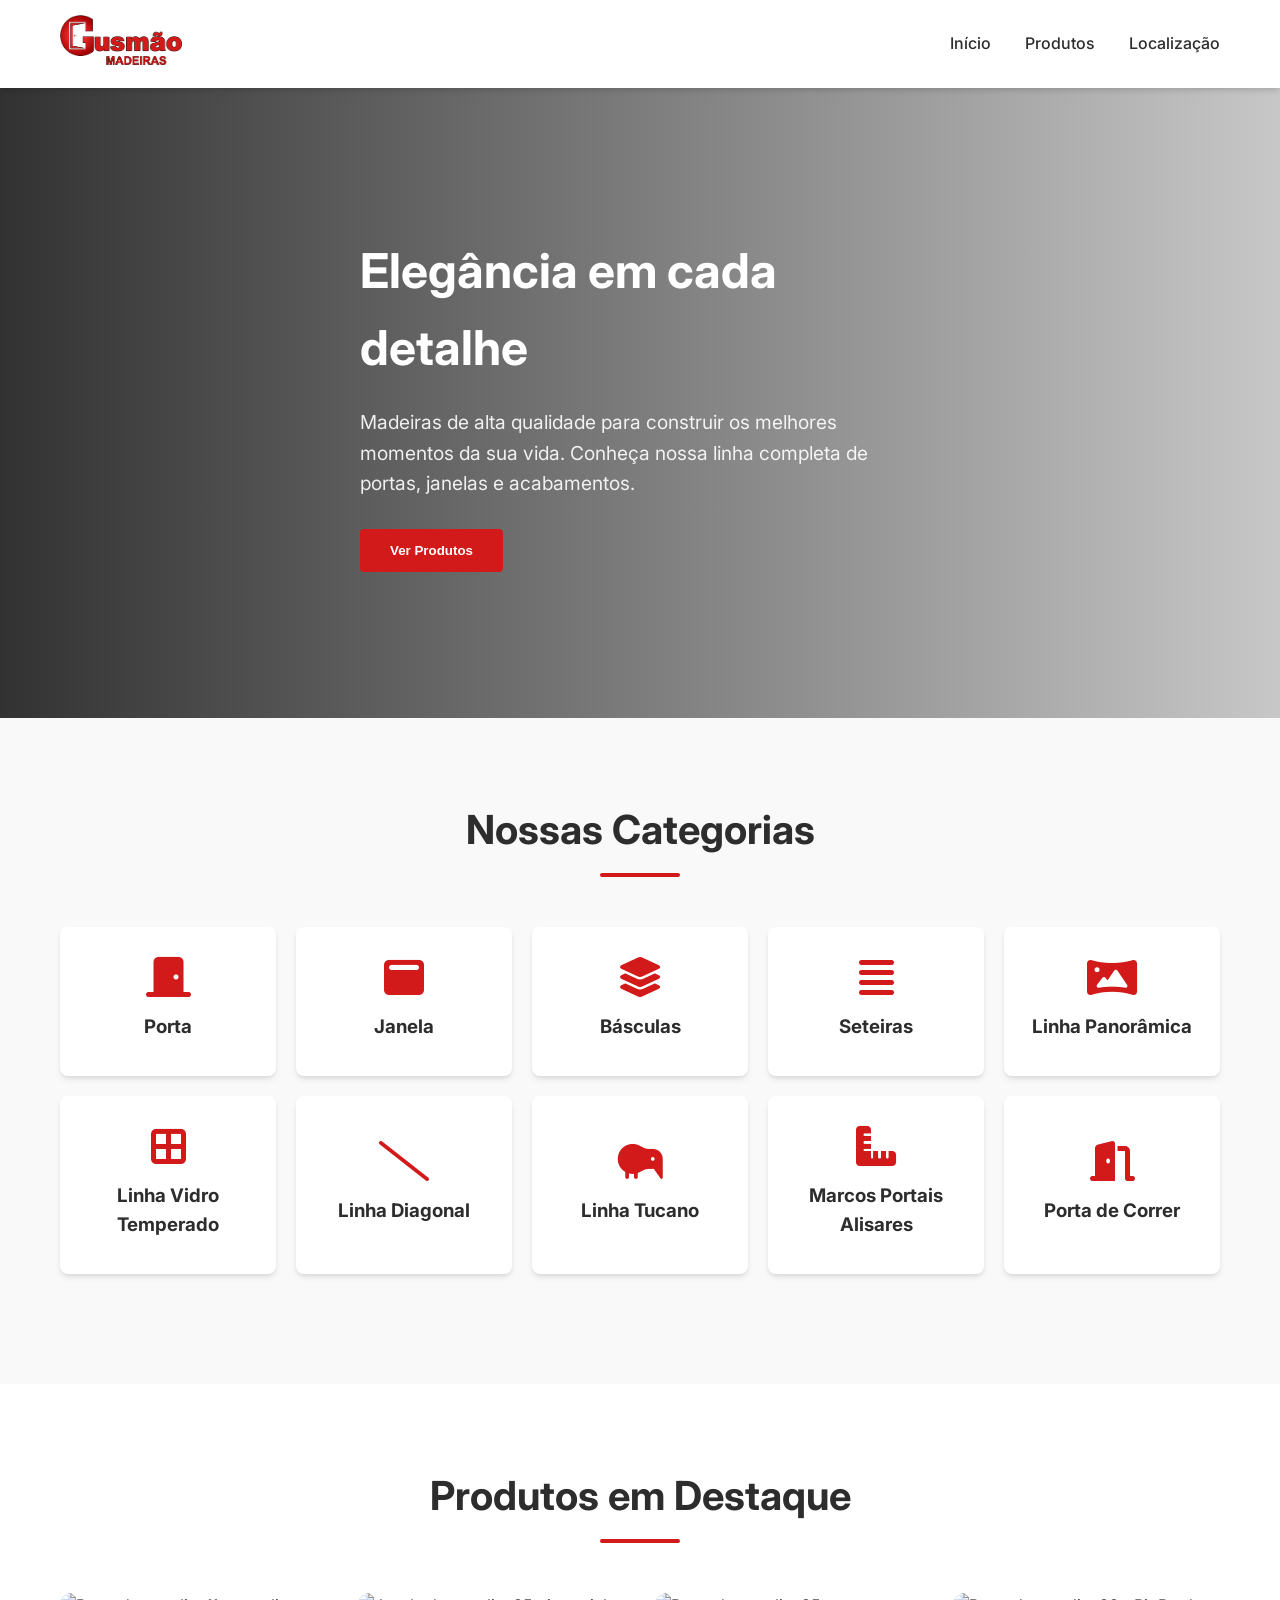
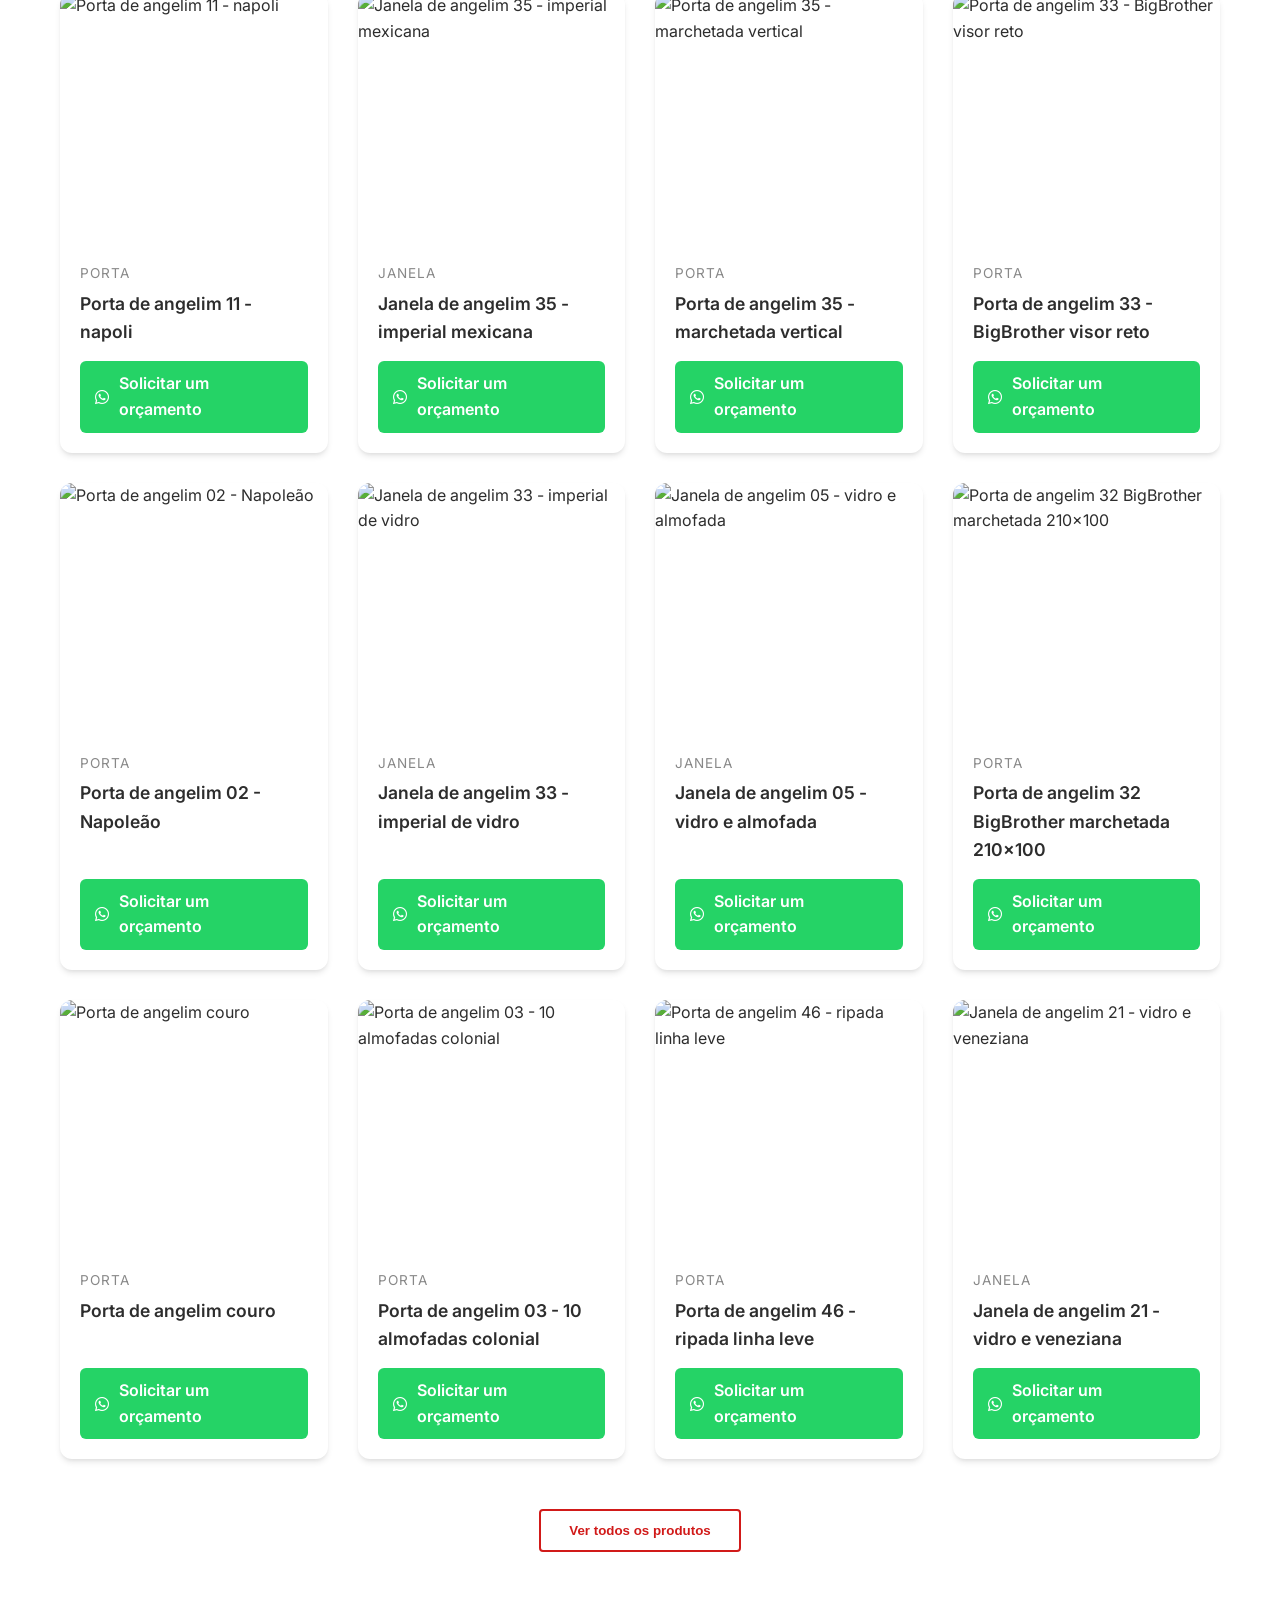
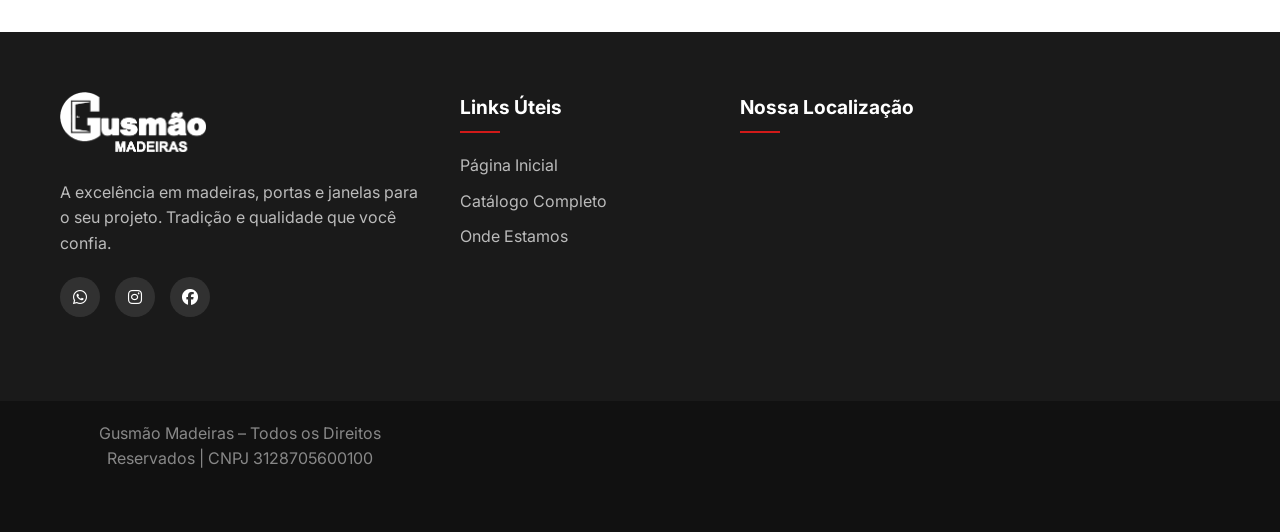
==== index.html @ 81ce04b6 "feat: Base do site" ====
<!DOCTYPE html>
<html lang="pt-BR">
<head>
    <meta charset="UTF-8">
    <meta name="viewport" content="width=device-width, initial-scale=1.0">
    <title>Gusmão Madeiras - Portfólio de Produtos</title>
    <link rel="stylesheet" href="css/style.css">
    <link href="https://fonts.googleapis.com/css2?family=Inter:wght@300;400;500;600;700&display=swap" rel="stylesheet">
    <link rel="stylesheet" href="https://cdnjs.cloudflare.com/ajax/libs/font-awesome/6.4.0/css/all.min.css">
</head>
<body>
    <div id="loader">
        <div class="spinner"></div>
    </div>
    <header class="navbar" id="navbar">
        <div class="container nav-content">
            <a href="#" class="logo-link" onclick="navigate('home')">
                <img src="logo.png" alt="Gusmão Madeiras Logo" class="logo">
            </a>
            <button class="mobile-menu-btn" onclick="toggleMenu()">
                <i class="fas fa-bars"></i>
            </button>
            <nav class="nav-links" id="nav-links">
                <a href="#" onclick="navigate('home')">Início</a>
                <a href="#" onclick="navigate('products')">Produtos</a>
                <a href="#footer-map">Localização</a>
            </nav>
        </div>
    </header>

    <main id="app">
        <!-- SPA Content goes here -->
    </main>

    <footer class="site-footer">
        <div class="container footer-content">
            <div class="footer-brand">
                <img src="logo.png" alt="Gusmão Madeiras" class="footer-logo">
                <p>A excelência em madeiras, portas e janelas para o seu projeto. Tradição e qualidade que você confia.</p>
                <div class="social-links">
                    <a href="https://wa.me/5531985082038" target="_blank"><i class="fab fa-whatsapp"></i></a>
                    <a href="https://instagram.com/gusmaomadeiras" target="_blank"><i class="fab fa-instagram"></i></a>
                    <a href="https://facebook.com/gusmaomadeiras" target="_blank"><i class="fab fa-facebook"></i></a>
                </div>
            </div>
            <div class="footer-nav">
                <h3>Links Úteis</h3>
                <ul>
                    <li><a href="#" onclick="navigate('home')">Página Inicial</a></li>
                    <li><a href="#" onclick="navigate('products')">Catálogo Completo</a></li>
                    <li><a href="#footer-map">Onde Estamos</a></li>
                </ul>
            </div>
            <div class="footer-map" id="footer-map">
                <h3>Nossa Localização</h3>
                <div class="map-container">
                    <iframe src="https://www.google.com/maps/embed?pb=!1m18!1m12!1m3!1d119932.19363065608!2d-44.084776!3d-19.957648!2m3!1f0!2f0!3f0!3m2!1i1024!2i768!4f13.1!3m3!1m2!1s0x0%3A0x0!2zMTnCsDU3JzI3LjUiUyA0NMKwMDUnMDUuMiJX!5e0!3m2!1spt-BR!2sbr!4v1684849204392!5m2!1spt-BR!2sbr" width="100%" height="200" style="border:0;" allowfullscreen="" loading="lazy" referrerpolicy="no-referrer-when-downgrade"></iframe>
                </div>
            </div>
        </div>
        <div class="footer-bottom">
            <div class="container">
                <p>Gusmão Madeiras – Todos os Direitos Reservados | CNPJ 3128705600100</p>
            </div>
        </div>
    </footer>

    <script src="js/data.js"></script>
    <script src="js/components.js"></script>
    <script src="js/app.js"></script>
</body>
</html>
---- css/style.css ----
:root {
  --primary: #D11A19;
  --primary-light: #e62e2e;
  --primary-dark: #b11615;
  --text-dark: #2d2d2d;
  --text-light: #f5f5f5;
  --bg-white: #ffffff;
  --bg-offwhite: #f9f9f9;
  --wood-accent: url('https://www.transparenttextures.com/patterns/wood-pattern.png'); /* Subtle wood pattern */
  --transition: all 0.3s cubic-bezier(0.25, 0.8, 0.25, 1);
  --shadow: 0 4px 6px -1px rgba(0, 0, 0, 0.1), 0 2px 4px -1px rgba(0, 0, 0, 0.06);
  --shadow-hover: 0 10px 15px -3px rgba(0, 0, 0, 0.1), 0 4px 6px -2px rgba(0, 0, 0, 0.05);
}

* {
  margin: 0;
  padding: 0;
  box-sizing: border-box;
}

body {
  font-family: 'Inter', sans-serif;
  color: var(--text-dark);
  background-color: var(--bg-white);
  line-height: 1.6;
  overflow-x: hidden;
}

/* Animations */
@keyframes fadeIn {
  from { opacity: 0; transform: translateY(20px); }
  to { opacity: 1; transform: translateY(0); }
}

@keyframes slideBg {
  from { background-position: 0 0; }
  to { background-position: 100% 100%; }
}

/* Layout */
.container {
  max-width: 1200px;
  margin: 0 auto;
  padding: 0 20px;
}

/* Loader */
#loader {
  position: fixed;
  top: 0;
  left: 0;
  width: 100vw;
  height: 100vh;
  background: var(--bg-white);
  display: flex;
  justify-content: center;
  align-items: center;
  z-index: 9999;
  transition: opacity 0.5s;
}
.spinner {
  width: 50px;
  height: 50px;
  border: 5px solid var(--bg-offwhite);
  border-top-color: var(--primary);
  border-radius: 50%;
  animation: spin 1s linear infinite;
}
@keyframes spin { 100% { transform: rotate(360deg); } }

/* Navbar */
.navbar {
  position: sticky;
  top: 0;
  background-color: rgba(255, 255, 255, 0.95);
  backdrop-filter: blur(10px);
  box-shadow: var(--shadow);
  z-index: 1000;
  padding: 15px 0;
  transition: var(--transition);
}
.nav-content {
  display: flex;
  justify-content: space-between;
  align-items: center;
}
.logo {
  height: 50px;
  object-fit: contain;
}
.nav-links a {
  text-decoration: none;
  color: var(--text-dark);
  font-weight: 500;
  margin-left: 30px;
  transition: var(--transition);
  position: relative;
}
.nav-links a::after {
  content: '';
  position: absolute;
  width: 0;
  height: 2px;
  bottom: -5px;
  left: 0;
  background-color: var(--primary);
  transition: var(--transition);
}
.nav-links a:hover::after, .nav-links a.active::after {
  width: 100%;
}
.nav-links a:hover, .nav-links a.active {
  color: var(--primary);
}
.mobile-menu-btn {
  display: none;
  background: none;
  border: none;
  font-size: 24px;
  cursor: pointer;
  color: var(--primary);
}

/* Hero Carousel */
.hero-slider {
  position: relative;
  height: 70vh;
  overflow: hidden;
  background-color: var(--bg-offwhite);
}
.hero-slide {
  position: absolute;
  top: 0;
  left: 0;
  width: 100%;
  height: 100%;
  opacity: 0;
  transition: opacity 1s ease-in-out;
  background-size: cover;
  background-position: center;
}
.hero-slide.active {
  opacity: 1;
}
.hero-overlay {
  position: absolute;
  top: 0;
  left: 0;
  width: 100%;
  height: 100%;
  background: linear-gradient(to right, rgba(0,0,0,0.8), rgba(0,0,0,0.2));
  display: flex;
  align-items: center;
}
.hero-content {
  color: white;
  max-width: 600px;
  animation: fadeIn 1s forwards;
}
.hero-content h1 {
  font-size: 3rem;
  margin-bottom: 20px;
  font-weight: 700;
}
.hero-content p {
  font-size: 1.2rem;
  margin-bottom: 30px;
  opacity: 0.9;
}
.btn {
  display: inline-block;
  padding: 12px 28px;
  background-color: var(--primary);
  color: white;
  text-decoration: none;
  border-radius: 4px;
  font-weight: 600;
  transition: var(--transition);
  border: 2px solid var(--primary);
  cursor: pointer;
}
.btn:hover {
  background-color: var(--primary-dark);
  border-color: var(--primary-dark);
  transform: translateY(-2px);
  box-shadow: var(--shadow-hover);
}
.btn-outline {
  background-color: transparent;
  color: white;
  border-color: white;
}
.btn-outline:hover {
  background-color: white;
  color: var(--text-dark);
}

/* Sections */
.section-title {
  text-align: center;
  font-size: 2.5rem;
  margin-bottom: 50px;
  color: var(--text-dark);
  position: relative;
  padding-bottom: 15px;
}
.section-title::after {
  content: '';
  position: absolute;
  bottom: 0;
  left: 50%;
  transform: translateX(-50%);
  width: 80px;
  height: 4px;
  background-color: var(--primary);
  border-radius: 2px;
}
.section-wood {
  background-color: var(--bg-offwhite);
  background-image: var(--wood-accent);
  padding: 80px 0;
}
.section-white {
  background-color: var(--bg-white);
  padding: 80px 0;
}

/* Categories */
.categories-grid {
  display: grid;
  grid-template-columns: repeat(auto-fill, minmax(200px, 1fr));
  gap: 20px;
  margin-bottom: 30px;
}
.category-card {
  background: white;
  border-radius: 8px;
  padding: 30px 20px;
  text-align: center;
  box-shadow: var(--shadow);
  transition: var(--transition);
  cursor: pointer;
  border-bottom: 4px solid transparent;
  text-decoration: none;
  color: var(--text-dark);
  display: flex;
  flex-direction: column;
  align-items: center;
  justify-content: center;
}
.category-card i {
  font-size: 40px;
  color: var(--primary);
  margin-bottom: 15px;
  transition: var(--transition);
}
.category-card:hover {
  transform: translateY(-5px);
  box-shadow: var(--shadow-hover);
  border-bottom-color: var(--primary);
}
.category-card:hover i {
  transform: scale(1.1);
}

/* Products Grid */
.products-grid {
  display: grid;
  grid-template-columns: repeat(4, 1fr);
  gap: 30px;
}
.product-card {
  background: white;
  border-radius: 12px;
  overflow: hidden;
  box-shadow: var(--shadow);
  transition: var(--transition);
  display: flex;
  flex-direction: column;
  animation: fadeIn 0.6s forwards;
  opacity: 0;
  cursor: pointer;
}
.product-card:hover {
  transform: translateY(-10px);
  box-shadow: var(--shadow-hover);
}
.product-img {
  width: 100%;
  height: 250px;
  object-fit: cover;
  transition: transform 0.5s ease;
}
.product-card:hover .product-img {
  transform: scale(1.05);
}
.product-info {
  padding: 20px;
  display: flex;
  flex-direction: column;
  flex-grow: 1;
}
.product-category {
  font-size: 0.85rem;
  color: #888;
  text-transform: uppercase;
  letter-spacing: 1px;
  margin-bottom: 5px;
}
.product-title {
  font-size: 1.1rem;
  font-weight: 600;
  margin-bottom: 15px;
  color: var(--text-dark);
  flex-grow: 1;
}
.whatsapp-btn {
  display: inline-flex;
  align-items: center;
  justify-content: center;
  gap: 10px;
  background-color: #25D366; /* WhatsApp Green */
  color: white;
  padding: 10px 15px;
  border-radius: 6px;
  text-decoration: none;
  font-weight: 600;
  transition: var(--transition);
  border: none;
  width: 100%;
  cursor: pointer;
}
.whatsapp-btn:hover {
  background-color: #1ebe5d;
  transform: translateY(-2px);
  box-shadow: 0 4px 10px rgba(37, 211, 102, 0.3);
}

.see-all-container {
  text-align: center;
  margin-top: 50px;
}

/* Product Detail View */
.product-detail-layout {
  display: grid;
  grid-template-columns: 1fr 1fr;
  gap: 50px;
  padding: 60px 0;
}
.product-detail-gallery img {
  width: 100%;
  border-radius: 12px;
  box-shadow: var(--shadow);
  object-fit: contain;
  background-color: white;
  max-height: 600px;
}
.product-detail-info h1 {
  font-size: 2.5rem;
  margin-bottom: 20px;
  color: var(--text-dark);
}
.product-detail-desc {
  font-size: 1.1rem;
  color: #555;
  margin-bottom: 30px;
  line-height: 1.8;
}
.product-specs {
  background: var(--bg-offwhite);
  padding: 25px;
  border-radius: 8px;
  margin-bottom: 30px;
  border-left: 4px solid var(--primary);
}
.product-specs h3 {
  margin-bottom: 15px;
}
.spec-list {
  list-style: none;
}
.spec-list li {
  padding: 10px 0;
  border-bottom: 1px solid #ddd;
  display: flex;
  justify-content: space-between;
}
.spec-list li:last-child {
  border-bottom: none;
}
.spec-label {
  font-weight: 600;
  color: #444;
}
.back-btn {
  display: inline-flex;
  align-items: center;
  gap: 10px;
  color: var(--text-dark);
  text-decoration: none;
  font-weight: 500;
  margin-bottom: 20px;
  transition: var(--transition);
}
.back-btn:hover {
  color: var(--primary);
}

/* Footer */
.site-footer {
  background-color: #1a1a1a;
  color: var(--text-light);
  padding-top: 60px;
}
.footer-logo {
  height: 60px;
  filter: brightness(0) invert(1);
  margin-bottom: 20px;
}
.footer-content, footer .container {
  display: grid;
  grid-template-columns: 1.5fr 1fr 2fr;
  gap: 40px;
  margin-bottom: 40px;
}
.footer-brand p {
  color: #bbb;
  margin-bottom: 20px;
}
.social-links {
  display: flex;
  gap: 15px;
}
.social-links a {
  display: inline-flex;
  align-items: center;
  justify-content: center;
  width: 40px;
  height: 40px;
  background-color: rgba(255, 255, 255, 0.1);
  color: white;
  border-radius: 50%;
  text-decoration: none;
  transition: var(--transition);
}
.social-links a:hover {
  background-color: var(--primary);
  transform: translateY(-3px);
}
.footer-nav ul {
  list-style: none;
}
.footer-nav li {
  margin-bottom: 10px;
}
.footer-nav a {
  color: #bbb;
  text-decoration: none;
  transition: var(--transition);
}
.footer-nav a:hover {
  color: var(--primary);
  padding-left: 5px;
}
.footer-map h3, .footer-nav h3 {
  color: white;
  margin-bottom: 20px;
  font-size: 1.2rem;
  position: relative;
  padding-bottom: 10px;
}
.footer-map h3::after, .footer-nav h3::after {
  content: '';
  position: absolute;
  left: 0;
  bottom: 0;
  width: 40px;
  height: 2px;
  background-color: var(--primary);
}
.map-container {
  border-radius: 8px;
  overflow: hidden;
}
.footer-bottom {
  background-color: #111;
  padding: 20px 0;
  text-align: center;
  color: #888;
}
.footer-bottom p {
  text-align: center;
  margin: 0 auto;
}

/* Responsive */
@media (max-width: 992px) {
  .products-grid { grid-template-columns: repeat(3, 1fr); }
  .product-detail-layout { grid-template-columns: 1fr; }
  .footer-content { grid-template-columns: 1fr 1fr; }
  .footer-map { grid-column: span 2; }
}

@media (max-width: 768px) {
  .products-grid { grid-template-columns: repeat(2, 1fr); }
  .mobile-menu-btn { display: block; }
  .nav-links {
    display: flex;
    position: fixed;
    top: 80px;
    left: -100%;
    width: 100%;
    height: calc(100vh - 80px);
    background: white;
    flex-direction: column;
    align-items: center;
    padding-top: 50px;
    transition: 0.3s;
  }
  .nav-links.active { left: 0; }
  .nav-links a {
    margin: 15px 0;
    font-size: 1.2rem;
  }
}

@media (max-width: 576px) {
  .products-grid { grid-template-columns: 1fr; }
  .footer-content { grid-template-columns: 1fr; }
  .footer-map { grid-column: span 1; }
  .hero-content h1 { font-size: 2rem; }
}

/* Products Page Layout */
.products-page-layout {
  display: flex;
  gap: 40px;
}
.filter-sidebar {
  width: 250px;
  flex-shrink: 0;
  border-right: 1px solid #eee;
  padding-right: 20px;
}
.filter-sidebar h3 {
  font-size: 1.2rem;
  margin-bottom: 20px;
  color: var(--text-dark);
  position: relative;
  padding-bottom: 10px;
}
.filter-sidebar h3::after {
  content: '';
  position: absolute;
  left: 0;
  bottom: 0;
  width: 30px;
  height: 2px;
  background-color: var(--primary);
}
.filter-list {
  list-style: none;
}
.filter-list li {
  margin-bottom: 12px;
}
.filter-list a {
  text-decoration: none;
  color: #555;
  font-weight: 500;
  transition: var(--transition);
  display: block;
  padding: 8px 10px;
  border-radius: 4px;
}
.filter-list a:hover {
  background-color: var(--bg-offwhite);
  color: var(--primary);
}
.filter-list a.active {
  background-color: var(--primary);
  color: white;
}
.products-main {
  flex-grow: 1;
}

@media (max-width: 768px) {
  .products-page-layout {
    flex-direction: column;
  }
  .filter-sidebar {
    width: 100%;
    border-right: none;
    border-bottom: 1px solid #eee;
    padding-right: 0;
    padding-bottom: 20px;
  }
}
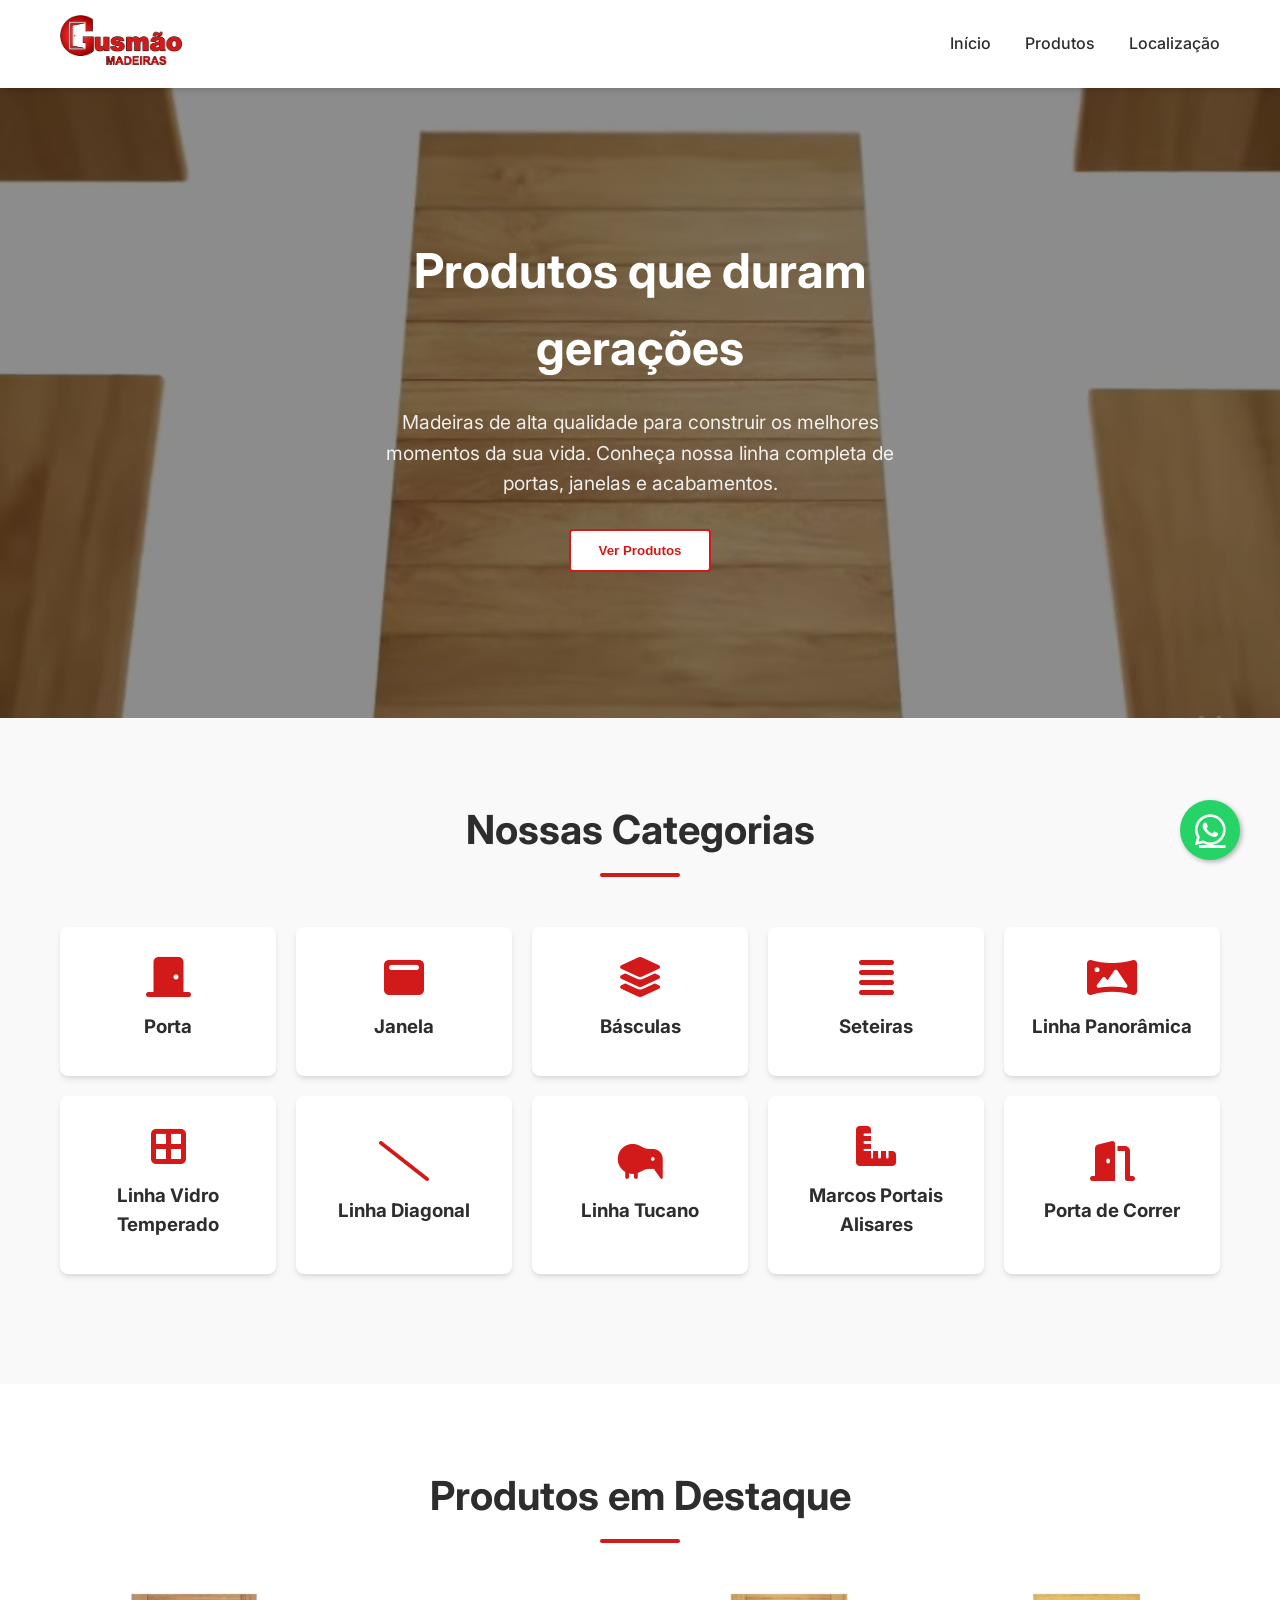
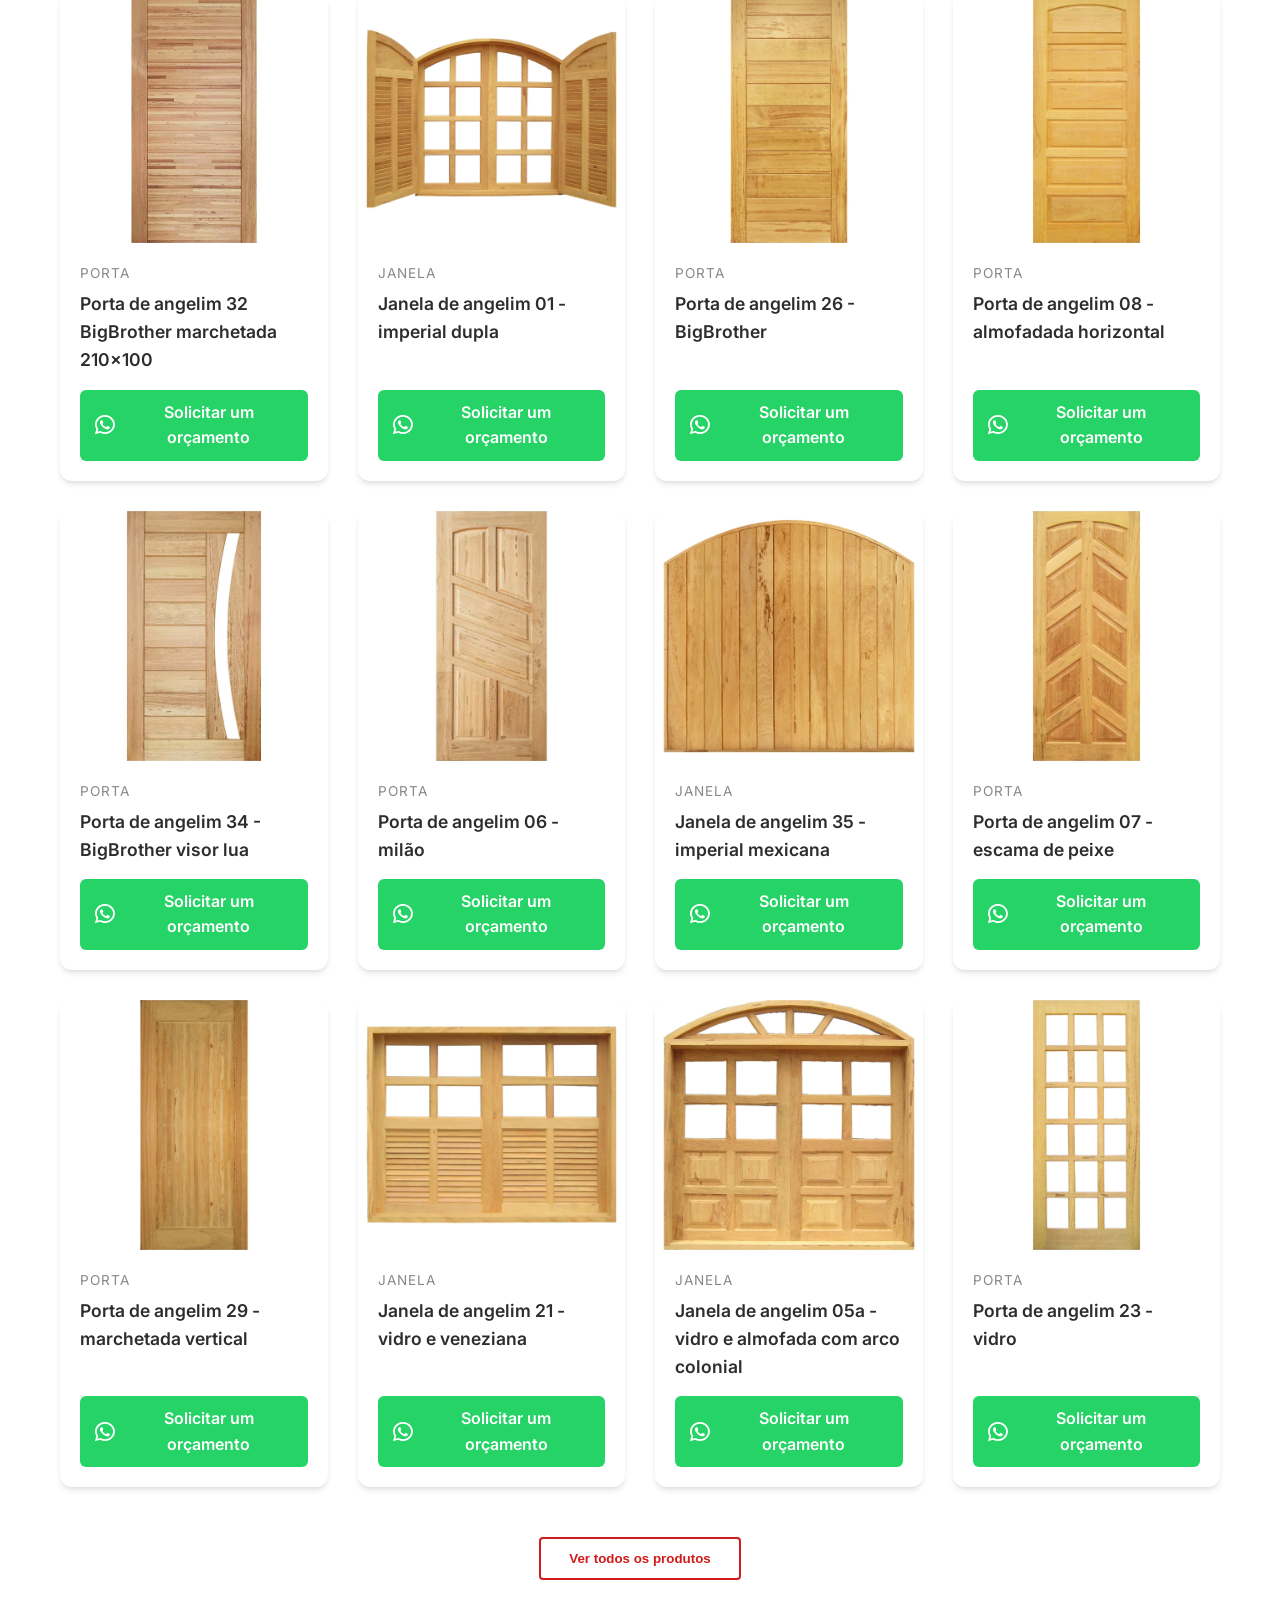
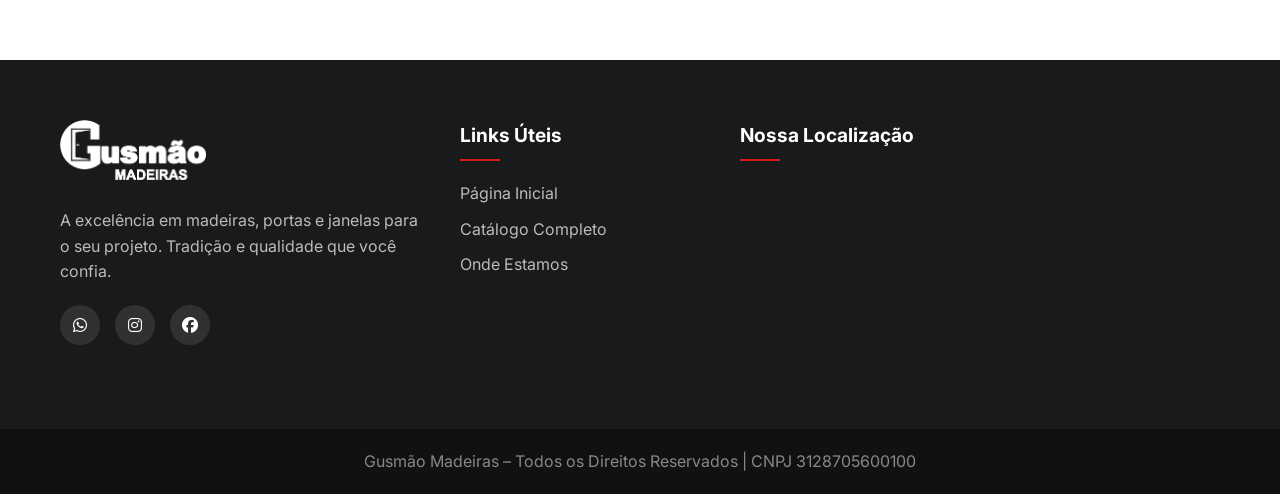
==== commit 05c16cac: "Alteração favicon" ====
--- a/index.html
+++ b/index.html
@@ -4,6 +4,7 @@
     <meta charset="UTF-8">
     <meta name="viewport" content="width=device-width, initial-scale=1.0">
     <title>Gusmão Madeiras - Portfólio de Produtos</title>
+    <link rel="icon" type="image/x-icon" href="favicon.ico">
     <link rel="stylesheet" href="css/style.css">
     <link href="https://fonts.googleapis.com/css2?family=Inter:wght@300;400;500;600;700&display=swap" rel="stylesheet">
     <link rel="stylesheet" href="https://cdnjs.cloudflare.com/ajax/libs/font-awesome/6.4.0/css/all.min.css">
@@ -21,8 +22,8 @@
                 <i class="fas fa-bars"></i>
             </button>
             <nav class="nav-links" id="nav-links">
-                <a href="#" onclick="navigate('home')">Início</a>
-                <a href="#" onclick="navigate('products')">Produtos</a>
+                <a href="index.html" onclick="event.preventDefault(); navigate('home')">Início</a>
+                <a href="produtos.html" onclick="event.preventDefault(); navigate('products')">Produtos</a>
                 <a href="#footer-map">Localização</a>
             </nav>
         </div>
@@ -55,6 +56,7 @@
                 <h3>Nossa Localização</h3>
                 <div class="map-container">
                     <iframe src="https://www.google.com/maps/embed?pb=!1m18!1m12!1m3!1d119932.19363065608!2d-44.084776!3d-19.957648!2m3!1f0!2f0!3f0!3m2!1i1024!2i768!4f13.1!3m3!1m2!1s0x0%3A0x0!2zMTnCsDU3JzI3LjUiUyA0NMKwMDUnMDUuMiJX!5e0!3m2!1spt-BR!2sbr!4v1684849204392!5m2!1spt-BR!2sbr" width="100%" height="200" style="border:0;" allowfullscreen="" loading="lazy" referrerpolicy="no-referrer-when-downgrade"></iframe>
+                    <a href="https://maps.google.com/?q=-19.957648,-44.084776" target="_blank" class="mobile-map-btn"><i class="fas fa-map-marker-alt"></i> Abrir no Google Maps</a>
                 </div>
             </div>
         </div>
@@ -65,6 +67,9 @@
         </div>
     </footer>
 
+    <a href="https://wa.me/5531985082038" target="_blank" class="float-wpp" title="Fale conosco no WhatsApp">
+        <i class="fab fa-whatsapp"></i>
+    </a>
     <script src="js/data.js"></script>
     <script src="js/components.js"></script>
     <script src="js/app.js"></script>
--- a/css/style.css
+++ b/css/style.css
@@ -37,6 +37,49 @@
   to { background-position: 100% 100%; }
 }
 
+@keyframes moveY {
+  0% { transform: translateY(-100%); }
+  100% { transform: translateY(100%); }
+}
+
+@keyframes moveX {
+  0% { transform: translateX(-100%); }
+  100% { transform: translateX(100%); }
+}
+
+/* Animated Lines Background */
+.animated-lines {
+  position: absolute;
+  top: 0;
+  left: 0;
+  width: 100%;
+  height: 100%;
+  overflow: hidden;
+  z-index: 1;
+}
+.animated-lines .line {
+  position: absolute;
+  background: rgba(255, 255, 255, 0.4);
+}
+.animated-lines .line1 {
+  width: 2px;
+  height: 100%;
+  left: 20%;
+  animation: moveY 5s linear infinite alternate;
+}
+.animated-lines .line2 {
+  width: 100%;
+  height: 2px;
+  top: 40%;
+  animation: moveX 7s linear infinite alternate;
+}
+.animated-lines .line3 {
+  width: 2px;
+  height: 100%;
+  left: 70%;
+  animation: moveY 6s linear infinite alternate-reverse;
+}
+
 /* Layout */
 .container {
   max-width: 1200px;
@@ -193,6 +236,20 @@
 .btn-outline:hover {
   background-color: white;
   color: var(--text-dark);
+}
+
+/* White-Red Button */
+.btn-white-red {
+  background-color: white;
+  color: var(--primary);
+  border: 2px solid var(--primary);
+  font-weight: bold;
+}
+.btn-white-red:hover {
+  background-color: var(--bg-offwhite);
+  color: var(--primary-dark);
+  transform: translateY(-2px);
+  box-shadow: var(--shadow-hover);
 }
 
 /* Sections */
@@ -315,7 +372,7 @@
   flex-grow: 1;
 }
 .whatsapp-btn {
-  display: inline-flex;
+  display: flex;
   align-items: center;
   justify-content: center;
   gap: 10px;
@@ -324,11 +381,15 @@
   padding: 10px 15px;
   border-radius: 6px;
   text-decoration: none;
+  text-align: center;
   font-weight: 600;
   transition: var(--transition);
   border: none;
   width: 100%;
   cursor: pointer;
+}
+.whatsapp-btn i {
+  font-size: 1.4em;
 }
 .whatsapp-btn:hover {
   background-color: #1ebe5d;
@@ -418,7 +479,7 @@
   filter: brightness(0) invert(1);
   margin-bottom: 20px;
 }
-.footer-content, footer .container {
+.footer-content {
   display: grid;
   grid-template-columns: 1.5fr 1fr 2fr;
   gap: 40px;
@@ -482,6 +543,18 @@
 .map-container {
   border-radius: 8px;
   overflow: hidden;
+}
+.mobile-map-btn {
+  display: none;
+  width: 100%;
+  padding: 12px;
+  background-color: var(--primary);
+  color: white;
+  text-align: center;
+  text-decoration: none;
+  border-radius: 4px;
+  font-weight: 600;
+  margin-top: 15px;
 }
 .footer-bottom {
   background-color: #111;
@@ -523,6 +596,12 @@
     margin: 15px 0;
     font-size: 1.2rem;
   }
+  .map-container iframe {
+    display: none;
+  }
+  .mobile-map-btn {
+    display: block;
+  }
 }
 
 @media (max-width: 576px) {
@@ -598,3 +677,36 @@
     padding-bottom: 20px;
   }
 }
+
+/* Floating WhatsApp Button */
+.float-wpp {
+  position: fixed;
+  width: 60px;
+  height: 60px;
+  bottom: 40px;
+  right: 40px;
+  background-color: #25d366;
+  color: #FFF;
+  border-radius: 50px;
+  text-align: center;
+  font-size: 35px;
+  box-shadow: 2px 2px 5px rgba(0,0,0,0.3);
+  z-index: 1000;
+  display: flex;
+  align-items: center;
+  justify-content: center;
+  transition: transform 0.3s ease;
+}
+.float-wpp:hover {
+  transform: scale(1.1);
+  color: #FFF;
+}
+@media (max-width: 768px) {
+  .float-wpp {
+    width: 50px;
+    height: 50px;
+    bottom: 20px;
+    right: 20px;
+    font-size: 30px;
+  }
+}
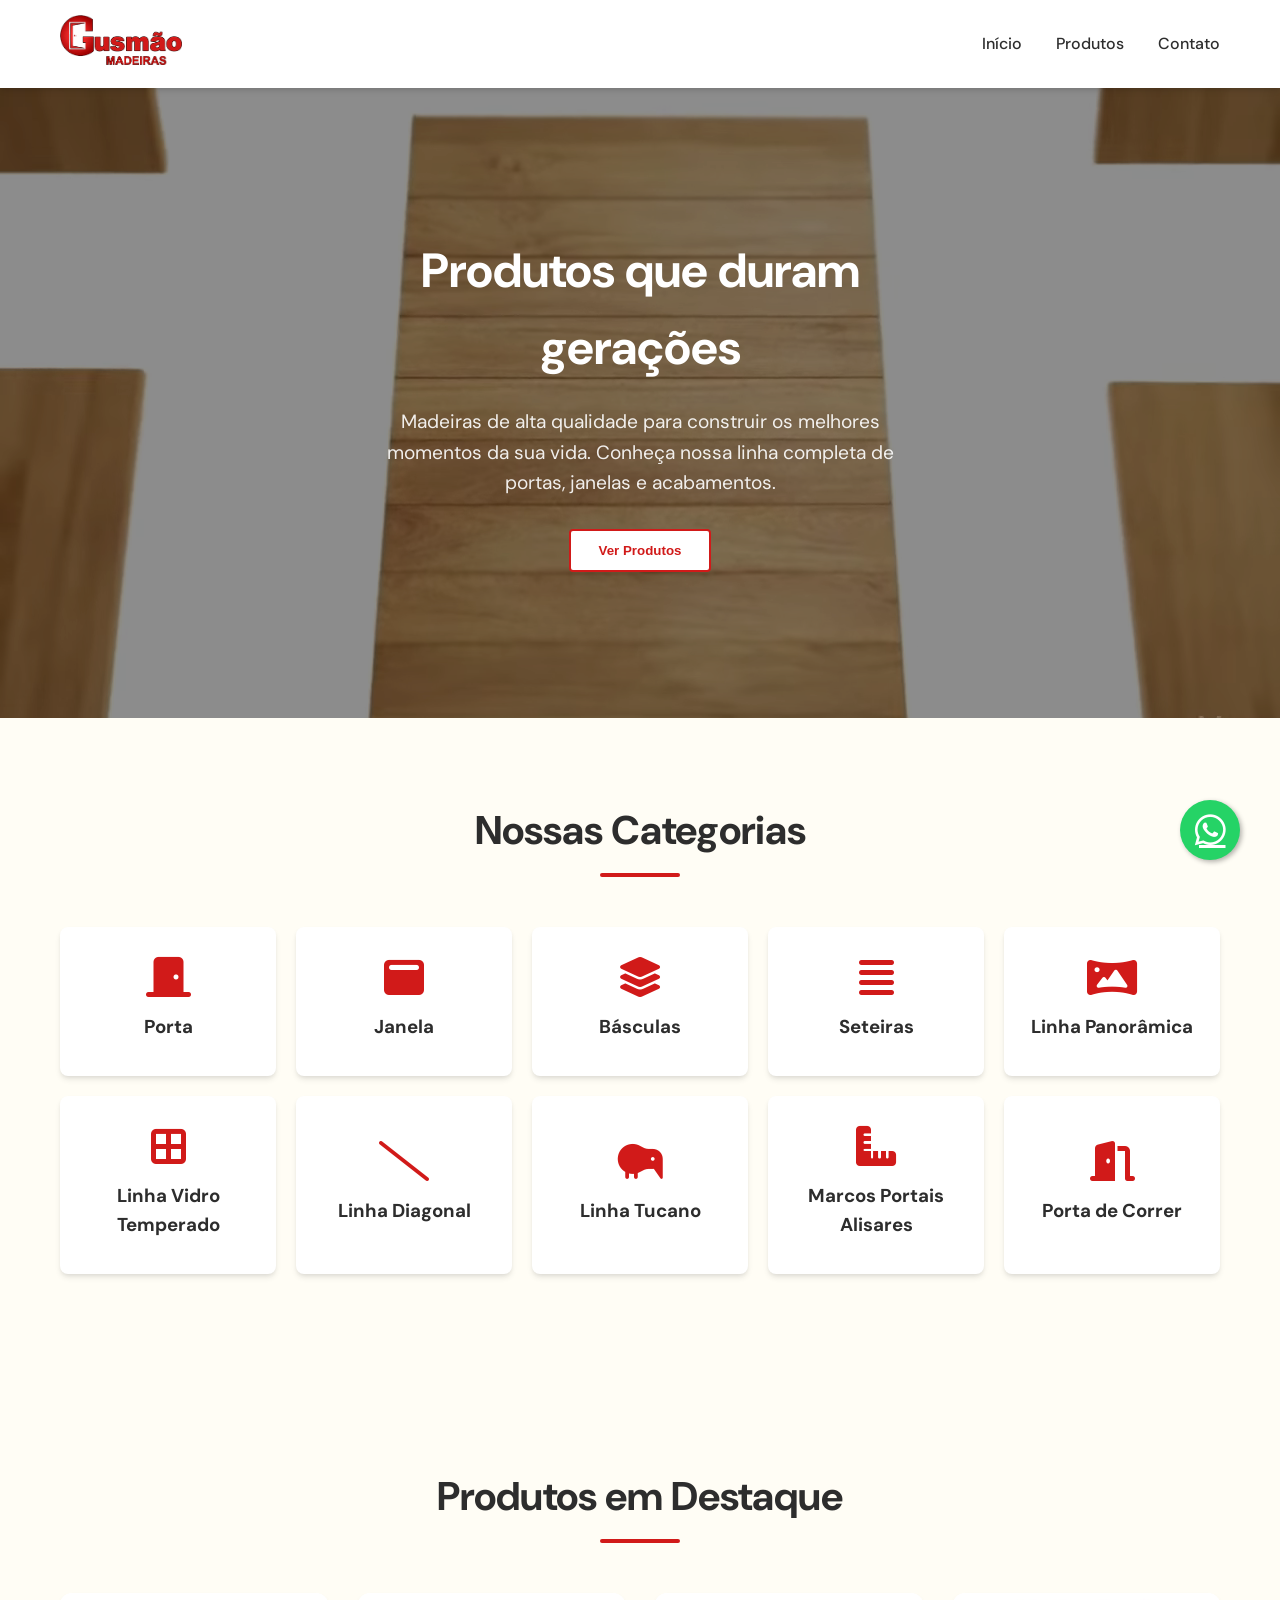
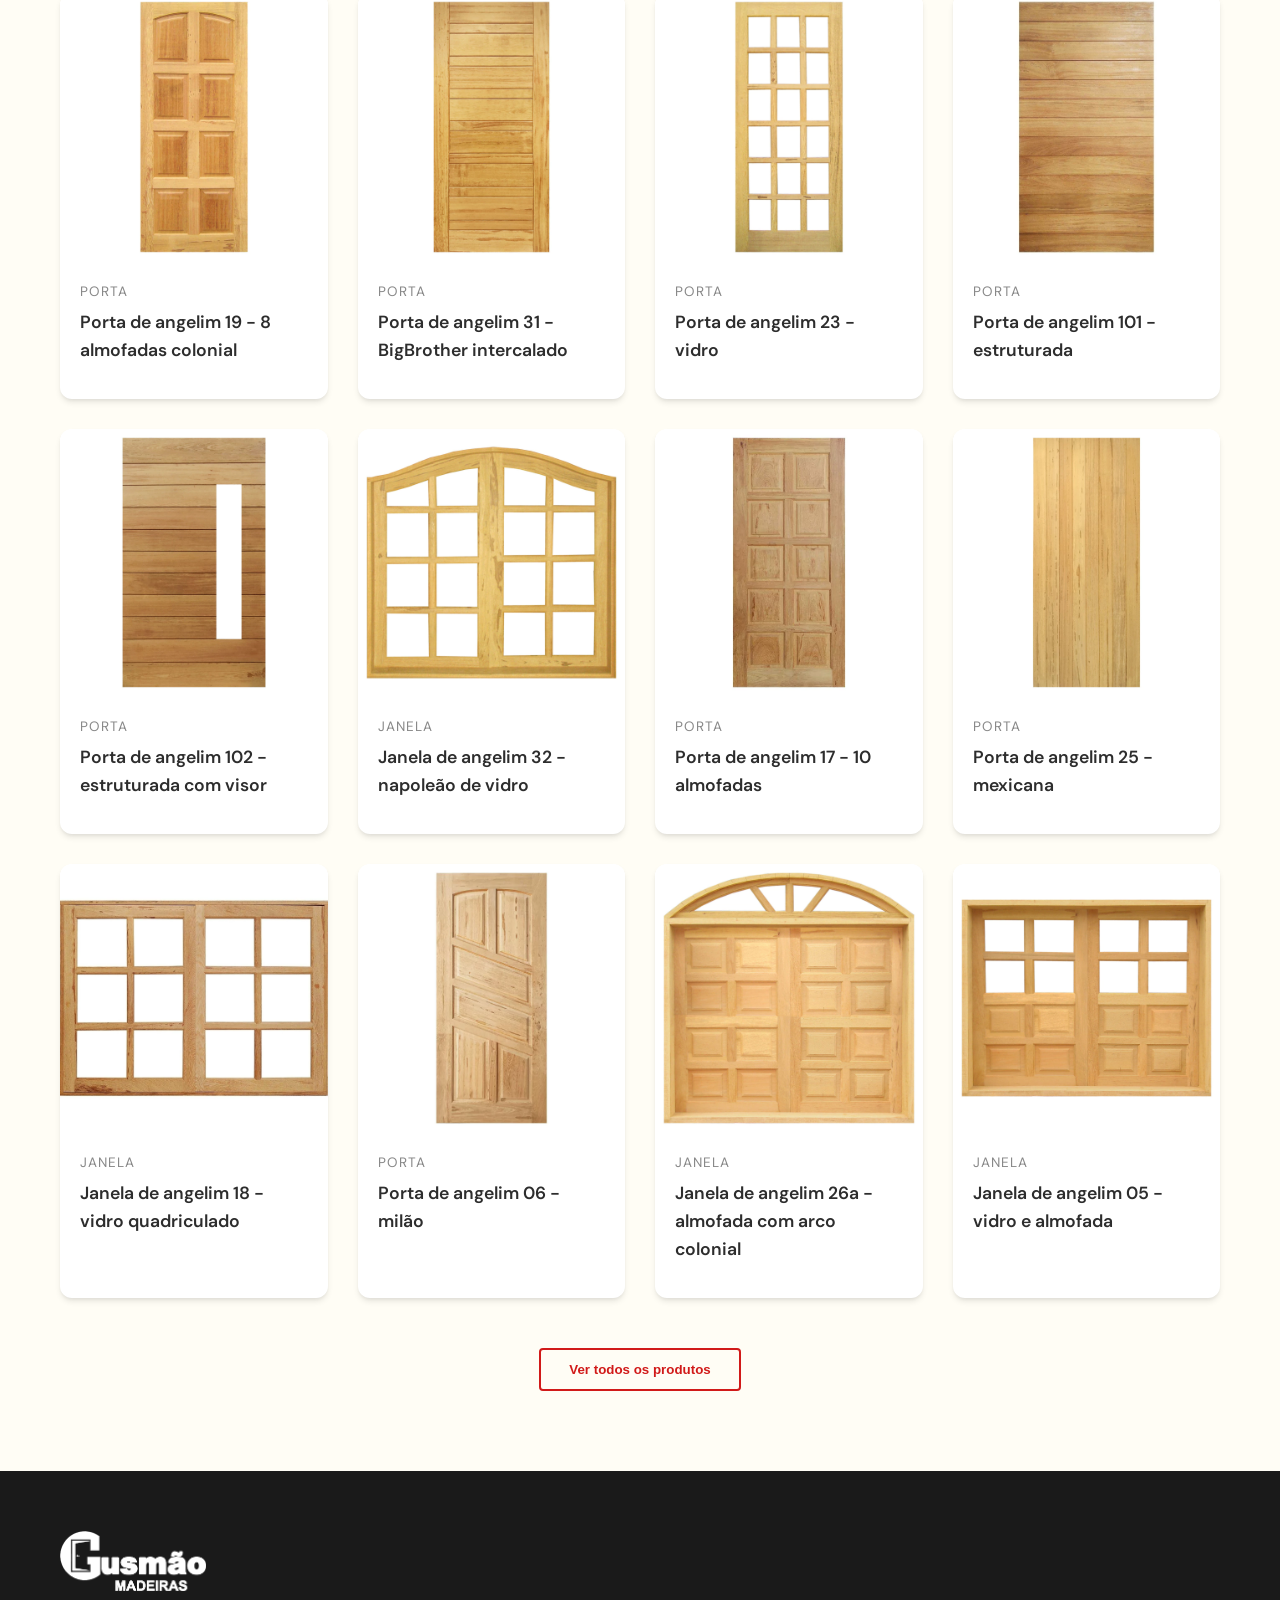
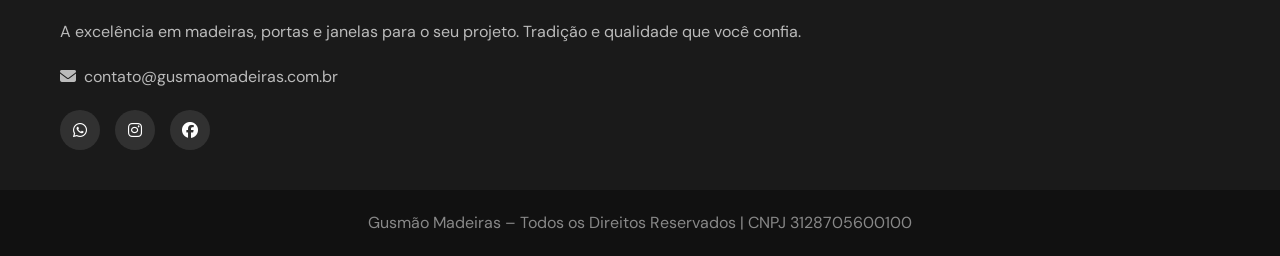
==== commit 02fcedbc: "dados de contato" ====
--- a/index.html
+++ b/index.html
@@ -1,14 +1,16 @@
 <!DOCTYPE html>
 <html lang="pt-BR">
+
 <head>
     <meta charset="UTF-8">
     <meta name="viewport" content="width=device-width, initial-scale=1.0">
     <title>Gusmão Madeiras - Portfólio de Produtos</title>
     <link rel="icon" type="image/x-icon" href="favicon.ico">
     <link rel="stylesheet" href="css/style.css">
-    <link href="https://fonts.googleapis.com/css2?family=Inter:wght@300;400;500;600;700&display=swap" rel="stylesheet">
+    <link href="https://fonts.googleapis.com/css2?family=DM+Sans:wght@400;500;700&display=swap" rel="stylesheet">
     <link rel="stylesheet" href="https://cdnjs.cloudflare.com/ajax/libs/font-awesome/6.4.0/css/all.min.css">
 </head>
+
 <body>
     <div id="loader">
         <div class="spinner"></div>
@@ -24,7 +26,7 @@
             <nav class="nav-links" id="nav-links">
                 <a href="index.html" onclick="event.preventDefault(); navigate('home')">Início</a>
                 <a href="produtos.html" onclick="event.preventDefault(); navigate('products')">Produtos</a>
-                <a href="#footer-map">Localização</a>
+                <a href="contato.html">Contato</a>
             </nav>
         </div>
     </header>
@@ -37,28 +39,17 @@
         <div class="container footer-content">
             <div class="footer-brand">
                 <img src="logo.png" alt="Gusmão Madeiras" class="footer-logo">
-                <p>A excelência em madeiras, portas e janelas para o seu projeto. Tradição e qualidade que você confia.</p>
+                <p>A excelência em madeiras, portas e janelas para o seu projeto. Tradição e qualidade que você confia.
+                </p>
+                <p><i class="fas fa-envelope" style="margin-right: 8px;"></i>contato@gusmaomadeiras.com.br</p>
                 <div class="social-links">
                     <a href="https://wa.me/5531985082038" target="_blank"><i class="fab fa-whatsapp"></i></a>
                     <a href="https://instagram.com/gusmaomadeiras" target="_blank"><i class="fab fa-instagram"></i></a>
                     <a href="https://facebook.com/gusmaomadeiras" target="_blank"><i class="fab fa-facebook"></i></a>
                 </div>
             </div>
-            <div class="footer-nav">
-                <h3>Links Úteis</h3>
-                <ul>
-                    <li><a href="#" onclick="navigate('home')">Página Inicial</a></li>
-                    <li><a href="#" onclick="navigate('products')">Catálogo Completo</a></li>
-                    <li><a href="#footer-map">Onde Estamos</a></li>
-                </ul>
-            </div>
-            <div class="footer-map" id="footer-map">
-                <h3>Nossa Localização</h3>
-                <div class="map-container">
-                    <iframe src="https://www.google.com/maps/embed?pb=!1m18!1m12!1m3!1d119932.19363065608!2d-44.084776!3d-19.957648!2m3!1f0!2f0!3f0!3m2!1i1024!2i768!4f13.1!3m3!1m2!1s0x0%3A0x0!2zMTnCsDU3JzI3LjUiUyA0NMKwMDUnMDUuMiJX!5e0!3m2!1spt-BR!2sbr!4v1684849204392!5m2!1spt-BR!2sbr" width="100%" height="200" style="border:0;" allowfullscreen="" loading="lazy" referrerpolicy="no-referrer-when-downgrade"></iframe>
-                    <a href="https://maps.google.com/?q=-19.957648,-44.084776" target="_blank" class="mobile-map-btn"><i class="fas fa-map-marker-alt"></i> Abrir no Google Maps</a>
-                </div>
-            </div>
+
+
         </div>
         <div class="footer-bottom">
             <div class="container">
@@ -74,4 +65,5 @@
     <script src="js/components.js"></script>
     <script src="js/app.js"></script>
 </body>
-</html>
+
+</html>
--- a/css/style.css
+++ b/css/style.css
@@ -4,9 +4,10 @@
   --primary-dark: #b11615;
   --text-dark: #2d2d2d;
   --text-light: #f5f5f5;
-  --bg-white: #ffffff;
-  --bg-offwhite: #f9f9f9;
-  --wood-accent: url('https://www.transparenttextures.com/patterns/wood-pattern.png'); /* Subtle wood pattern */
+  --bg-white: #FFFDF5;
+  --bg-offwhite: #FFFDF5;
+  --wood-accent: url('https://www.transparenttextures.com/patterns/wood-pattern.png');
+  /* Subtle wood pattern */
   --transition: all 0.3s cubic-bezier(0.25, 0.8, 0.25, 1);
   --shadow: 0 4px 6px -1px rgba(0, 0, 0, 0.1), 0 2px 4px -1px rgba(0, 0, 0, 0.06);
   --shadow-hover: 0 10px 15px -3px rgba(0, 0, 0, 0.1), 0 4px 6px -2px rgba(0, 0, 0, 0.05);
@@ -19,7 +20,7 @@
 }
 
 body {
-  font-family: 'Inter', sans-serif;
+  font-family: "DM Sans", sans-serif;
   color: var(--text-dark);
   background-color: var(--bg-white);
   line-height: 1.6;
@@ -28,23 +29,45 @@
 
 /* Animations */
 @keyframes fadeIn {
-  from { opacity: 0; transform: translateY(20px); }
-  to { opacity: 1; transform: translateY(0); }
+  from {
+    opacity: 0;
+    transform: translateY(20px);
+  }
+
+  to {
+    opacity: 1;
+    transform: translateY(0);
+  }
 }
 
 @keyframes slideBg {
-  from { background-position: 0 0; }
-  to { background-position: 100% 100%; }
+  from {
+    background-position: 0 0;
+  }
+
+  to {
+    background-position: 100% 100%;
+  }
 }
 
 @keyframes moveY {
-  0% { transform: translateY(-100%); }
-  100% { transform: translateY(100%); }
+  0% {
+    transform: translateY(-100%);
+  }
+
+  100% {
+    transform: translateY(100%);
+  }
 }
 
 @keyframes moveX {
-  0% { transform: translateX(-100%); }
-  100% { transform: translateX(100%); }
+  0% {
+    transform: translateX(-100%);
+  }
+
+  100% {
+    transform: translateX(100%);
+  }
 }
 
 /* Animated Lines Background */
@@ -57,22 +80,26 @@
   overflow: hidden;
   z-index: 1;
 }
+
 .animated-lines .line {
   position: absolute;
   background: rgba(255, 255, 255, 0.4);
 }
+
 .animated-lines .line1 {
   width: 2px;
   height: 100%;
   left: 20%;
   animation: moveY 5s linear infinite alternate;
 }
+
 .animated-lines .line2 {
   width: 100%;
   height: 2px;
   top: 40%;
   animation: moveX 7s linear infinite alternate;
 }
+
 .animated-lines .line3 {
   width: 2px;
   height: 100%;
@@ -101,6 +128,7 @@
   z-index: 9999;
   transition: opacity 0.5s;
 }
+
 .spinner {
   width: 50px;
   height: 50px;
@@ -109,7 +137,12 @@
   border-radius: 50%;
   animation: spin 1s linear infinite;
 }
-@keyframes spin { 100% { transform: rotate(360deg); } }
+
+@keyframes spin {
+  100% {
+    transform: rotate(360deg);
+  }
+}
 
 /* Navbar */
 .navbar {
@@ -122,15 +155,18 @@
   padding: 15px 0;
   transition: var(--transition);
 }
+
 .nav-content {
   display: flex;
   justify-content: space-between;
   align-items: center;
 }
+
 .logo {
   height: 50px;
   object-fit: contain;
 }
+
 .nav-links a {
   text-decoration: none;
   color: var(--text-dark);
@@ -139,6 +175,7 @@
   transition: var(--transition);
   position: relative;
 }
+
 .nav-links a::after {
   content: '';
   position: absolute;
@@ -149,12 +186,17 @@
   background-color: var(--primary);
   transition: var(--transition);
 }
-.nav-links a:hover::after, .nav-links a.active::after {
+
+.nav-links a:hover::after,
+.nav-links a.active::after {
   width: 100%;
 }
-.nav-links a:hover, .nav-links a.active {
+
+.nav-links a:hover,
+.nav-links a.active {
   color: var(--primary);
 }
+
 .mobile-menu-btn {
   display: none;
   background: none;
@@ -171,6 +213,7 @@
   overflow: hidden;
   background-color: var(--bg-offwhite);
 }
+
 .hero-slide {
   position: absolute;
   top: 0;
@@ -182,34 +225,40 @@
   background-size: cover;
   background-position: center;
 }
+
 .hero-slide.active {
   opacity: 1;
 }
+
 .hero-overlay {
   position: absolute;
   top: 0;
   left: 0;
   width: 100%;
   height: 100%;
-  background: linear-gradient(to right, rgba(0,0,0,0.8), rgba(0,0,0,0.2));
+  background: linear-gradient(to right, rgba(0, 0, 0, 0.8), rgba(0, 0, 0, 0.2));
   display: flex;
   align-items: center;
 }
+
 .hero-content {
   color: white;
   max-width: 600px;
   animation: fadeIn 1s forwards;
 }
+
 .hero-content h1 {
   font-size: 3rem;
   margin-bottom: 20px;
   font-weight: 700;
 }
+
 .hero-content p {
   font-size: 1.2rem;
   margin-bottom: 30px;
   opacity: 0.9;
 }
+
 .btn {
   display: inline-block;
   padding: 12px 28px;
@@ -222,17 +271,20 @@
   border: 2px solid var(--primary);
   cursor: pointer;
 }
+
 .btn:hover {
   background-color: var(--primary-dark);
   border-color: var(--primary-dark);
   transform: translateY(-2px);
   box-shadow: var(--shadow-hover);
 }
+
 .btn-outline {
   background-color: transparent;
   color: white;
   border-color: white;
 }
+
 .btn-outline:hover {
   background-color: white;
   color: var(--text-dark);
@@ -245,6 +297,7 @@
   border: 2px solid var(--primary);
   font-weight: bold;
 }
+
 .btn-white-red:hover {
   background-color: var(--bg-offwhite);
   color: var(--primary-dark);
@@ -261,6 +314,7 @@
   position: relative;
   padding-bottom: 15px;
 }
+
 .section-title::after {
   content: '';
   position: absolute;
@@ -272,11 +326,13 @@
   background-color: var(--primary);
   border-radius: 2px;
 }
+
 .section-wood {
   background-color: var(--bg-offwhite);
   background-image: var(--wood-accent);
   padding: 80px 0;
 }
+
 .section-white {
   background-color: var(--bg-white);
   padding: 80px 0;
@@ -289,6 +345,7 @@
   gap: 20px;
   margin-bottom: 30px;
 }
+
 .category-card {
   background: white;
   border-radius: 8px;
@@ -305,17 +362,20 @@
   align-items: center;
   justify-content: center;
 }
+
 .category-card i {
   font-size: 40px;
   color: var(--primary);
   margin-bottom: 15px;
   transition: var(--transition);
 }
+
 .category-card:hover {
   transform: translateY(-5px);
   box-shadow: var(--shadow-hover);
   border-bottom-color: var(--primary);
 }
+
 .category-card:hover i {
   transform: scale(1.1);
 }
@@ -326,6 +386,7 @@
   grid-template-columns: repeat(4, 1fr);
   gap: 30px;
 }
+
 .product-card {
   background: white;
   border-radius: 12px;
@@ -338,25 +399,31 @@
   opacity: 0;
   cursor: pointer;
 }
+
 .product-card:hover {
   transform: translateY(-10px);
   box-shadow: var(--shadow-hover);
 }
+
 .product-img {
   width: 100%;
-  height: 250px;
-  object-fit: cover;
+  height: auto;
+  aspect-ratio: 1 / 1;
+  object-fit: contain;
   transition: transform 0.5s ease;
 }
+
 .product-card:hover .product-img {
   transform: scale(1.05);
 }
+
 .product-info {
   padding: 20px;
   display: flex;
   flex-direction: column;
   flex-grow: 1;
 }
+
 .product-category {
   font-size: 0.85rem;
   color: #888;
@@ -364,6 +431,7 @@
   letter-spacing: 1px;
   margin-bottom: 5px;
 }
+
 .product-title {
   font-size: 1.1rem;
   font-weight: 600;
@@ -371,12 +439,14 @@
   color: var(--text-dark);
   flex-grow: 1;
 }
+
 .whatsapp-btn {
   display: flex;
   align-items: center;
   justify-content: center;
   gap: 10px;
-  background-color: #25D366; /* WhatsApp Green */
+  background-color: #25D366;
+  /* WhatsApp Green */
   color: white;
   padding: 10px 15px;
   border-radius: 6px;
@@ -388,9 +458,11 @@
   width: 100%;
   cursor: pointer;
 }
+
 .whatsapp-btn i {
   font-size: 1.4em;
 }
+
 .whatsapp-btn:hover {
   background-color: #1ebe5d;
   transform: translateY(-2px);
@@ -409,6 +481,7 @@
   gap: 50px;
   padding: 60px 0;
 }
+
 .product-detail-gallery img {
   width: 100%;
   border-radius: 12px;
@@ -417,17 +490,20 @@
   background-color: white;
   max-height: 600px;
 }
+
 .product-detail-info h1 {
   font-size: 2.5rem;
   margin-bottom: 20px;
   color: var(--text-dark);
 }
+
 .product-detail-desc {
   font-size: 1.1rem;
   color: #555;
   margin-bottom: 30px;
   line-height: 1.8;
 }
+
 .product-specs {
   background: var(--bg-offwhite);
   padding: 25px;
@@ -435,25 +511,31 @@
   margin-bottom: 30px;
   border-left: 4px solid var(--primary);
 }
+
 .product-specs h3 {
   margin-bottom: 15px;
 }
+
 .spec-list {
   list-style: none;
 }
+
 .spec-list li {
   padding: 10px 0;
   border-bottom: 1px solid #ddd;
   display: flex;
   justify-content: space-between;
 }
+
 .spec-list li:last-child {
   border-bottom: none;
 }
+
 .spec-label {
   font-weight: 600;
   color: #444;
 }
+
 .back-btn {
   display: inline-flex;
   align-items: center;
@@ -464,6 +546,7 @@
   margin-bottom: 20px;
   transition: var(--transition);
 }
+
 .back-btn:hover {
   color: var(--primary);
 }
@@ -474,25 +557,30 @@
   color: var(--text-light);
   padding-top: 60px;
 }
+
 .footer-logo {
   height: 60px;
   filter: brightness(0) invert(1);
   margin-bottom: 20px;
 }
+
 .footer-content {
   display: grid;
-  grid-template-columns: 1.5fr 1fr 2fr;
+  grid-template-columns: 1fr;
   gap: 40px;
   margin-bottom: 40px;
 }
+
 .footer-brand p {
   color: #bbb;
   margin-bottom: 20px;
 }
+
 .social-links {
   display: flex;
   gap: 15px;
 }
+
 .social-links a {
   display: inline-flex;
   align-items: center;
@@ -505,33 +593,42 @@
   text-decoration: none;
   transition: var(--transition);
 }
+
 .social-links a:hover {
   background-color: var(--primary);
   transform: translateY(-3px);
 }
+
 .footer-nav ul {
   list-style: none;
 }
+
 .footer-nav li {
   margin-bottom: 10px;
 }
+
 .footer-nav a {
   color: #bbb;
   text-decoration: none;
   transition: var(--transition);
 }
+
 .footer-nav a:hover {
   color: var(--primary);
   padding-left: 5px;
 }
-.footer-map h3, .footer-nav h3 {
+
+.footer-map h3,
+.footer-nav h3 {
   color: white;
   margin-bottom: 20px;
   font-size: 1.2rem;
   position: relative;
   padding-bottom: 10px;
 }
-.footer-map h3::after, .footer-nav h3::after {
+
+.footer-map h3::after,
+.footer-nav h3::after {
   content: '';
   position: absolute;
   left: 0;
@@ -540,10 +637,12 @@
   height: 2px;
   background-color: var(--primary);
 }
+
 .map-container {
   border-radius: 8px;
   overflow: hidden;
 }
+
 .mobile-map-btn {
   display: none;
   width: 100%;
@@ -556,12 +655,14 @@
   font-weight: 600;
   margin-top: 15px;
 }
+
 .footer-bottom {
   background-color: #111;
   padding: 20px 0;
   text-align: center;
   color: #888;
 }
+
 .footer-bottom p {
   text-align: center;
   margin: 0 auto;
@@ -569,15 +670,32 @@
 
 /* Responsive */
 @media (max-width: 992px) {
-  .products-grid { grid-template-columns: repeat(3, 1fr); }
-  .product-detail-layout { grid-template-columns: 1fr; }
-  .footer-content { grid-template-columns: 1fr 1fr; }
-  .footer-map { grid-column: span 2; }
+  .products-grid {
+    grid-template-columns: repeat(3, 1fr);
+  }
+
+  .product-detail-layout {
+    grid-template-columns: 1fr;
+  }
+
+  .footer-content {
+    grid-template-columns: 1fr 1fr;
+  }
+
+  .footer-map {
+    grid-column: span 2;
+  }
 }
 
 @media (max-width: 768px) {
-  .products-grid { grid-template-columns: repeat(2, 1fr); }
-  .mobile-menu-btn { display: block; }
+  .products-grid {
+    grid-template-columns: repeat(2, 1fr);
+  }
+
+  .mobile-menu-btn {
+    display: block;
+  }
+
   .nav-links {
     display: flex;
     position: fixed;
@@ -591,24 +709,41 @@
     padding-top: 50px;
     transition: 0.3s;
   }
-  .nav-links.active { left: 0; }
+
+  .nav-links.active {
+    left: 0;
+  }
+
   .nav-links a {
     margin: 15px 0;
     font-size: 1.2rem;
   }
+
   .map-container iframe {
     display: none;
   }
+
   .mobile-map-btn {
     display: block;
   }
 }
 
 @media (max-width: 576px) {
-  .products-grid { grid-template-columns: 1fr; }
-  .footer-content { grid-template-columns: 1fr; }
-  .footer-map { grid-column: span 1; }
-  .hero-content h1 { font-size: 2rem; }
+  .products-grid {
+    grid-template-columns: 1fr;
+  }
+
+  .footer-content {
+    grid-template-columns: 1fr;
+  }
+
+  .footer-map {
+    grid-column: span 1;
+  }
+
+  .hero-content h1 {
+    font-size: 2rem;
+  }
 }
 
 /* Products Page Layout */
@@ -616,12 +751,14 @@
   display: flex;
   gap: 40px;
 }
+
 .filter-sidebar {
   width: 250px;
   flex-shrink: 0;
   border-right: 1px solid #eee;
   padding-right: 20px;
 }
+
 .filter-sidebar h3 {
   font-size: 1.2rem;
   margin-bottom: 20px;
@@ -629,6 +766,7 @@
   position: relative;
   padding-bottom: 10px;
 }
+
 .filter-sidebar h3::after {
   content: '';
   position: absolute;
@@ -638,12 +776,15 @@
   height: 2px;
   background-color: var(--primary);
 }
+
 .filter-list {
   list-style: none;
 }
+
 .filter-list li {
   margin-bottom: 12px;
 }
+
 .filter-list a {
   text-decoration: none;
   color: #555;
@@ -653,14 +794,17 @@
   padding: 8px 10px;
   border-radius: 4px;
 }
+
 .filter-list a:hover {
   background-color: var(--bg-offwhite);
   color: var(--primary);
 }
+
 .filter-list a.active {
   background-color: var(--primary);
   color: white;
 }
+
 .products-main {
   flex-grow: 1;
 }
@@ -669,6 +813,7 @@
   .products-page-layout {
     flex-direction: column;
   }
+
   .filter-sidebar {
     width: 100%;
     border-right: none;
@@ -690,17 +835,19 @@
   border-radius: 50px;
   text-align: center;
   font-size: 35px;
-  box-shadow: 2px 2px 5px rgba(0,0,0,0.3);
+  box-shadow: 2px 2px 5px rgba(0, 0, 0, 0.3);
   z-index: 1000;
   display: flex;
   align-items: center;
   justify-content: center;
   transition: transform 0.3s ease;
 }
+
 .float-wpp:hover {
   transform: scale(1.1);
   color: #FFF;
 }
+
 @media (max-width: 768px) {
   .float-wpp {
     width: 50px;
@@ -709,4 +856,4 @@
     right: 20px;
     font-size: 30px;
   }
-}
+}
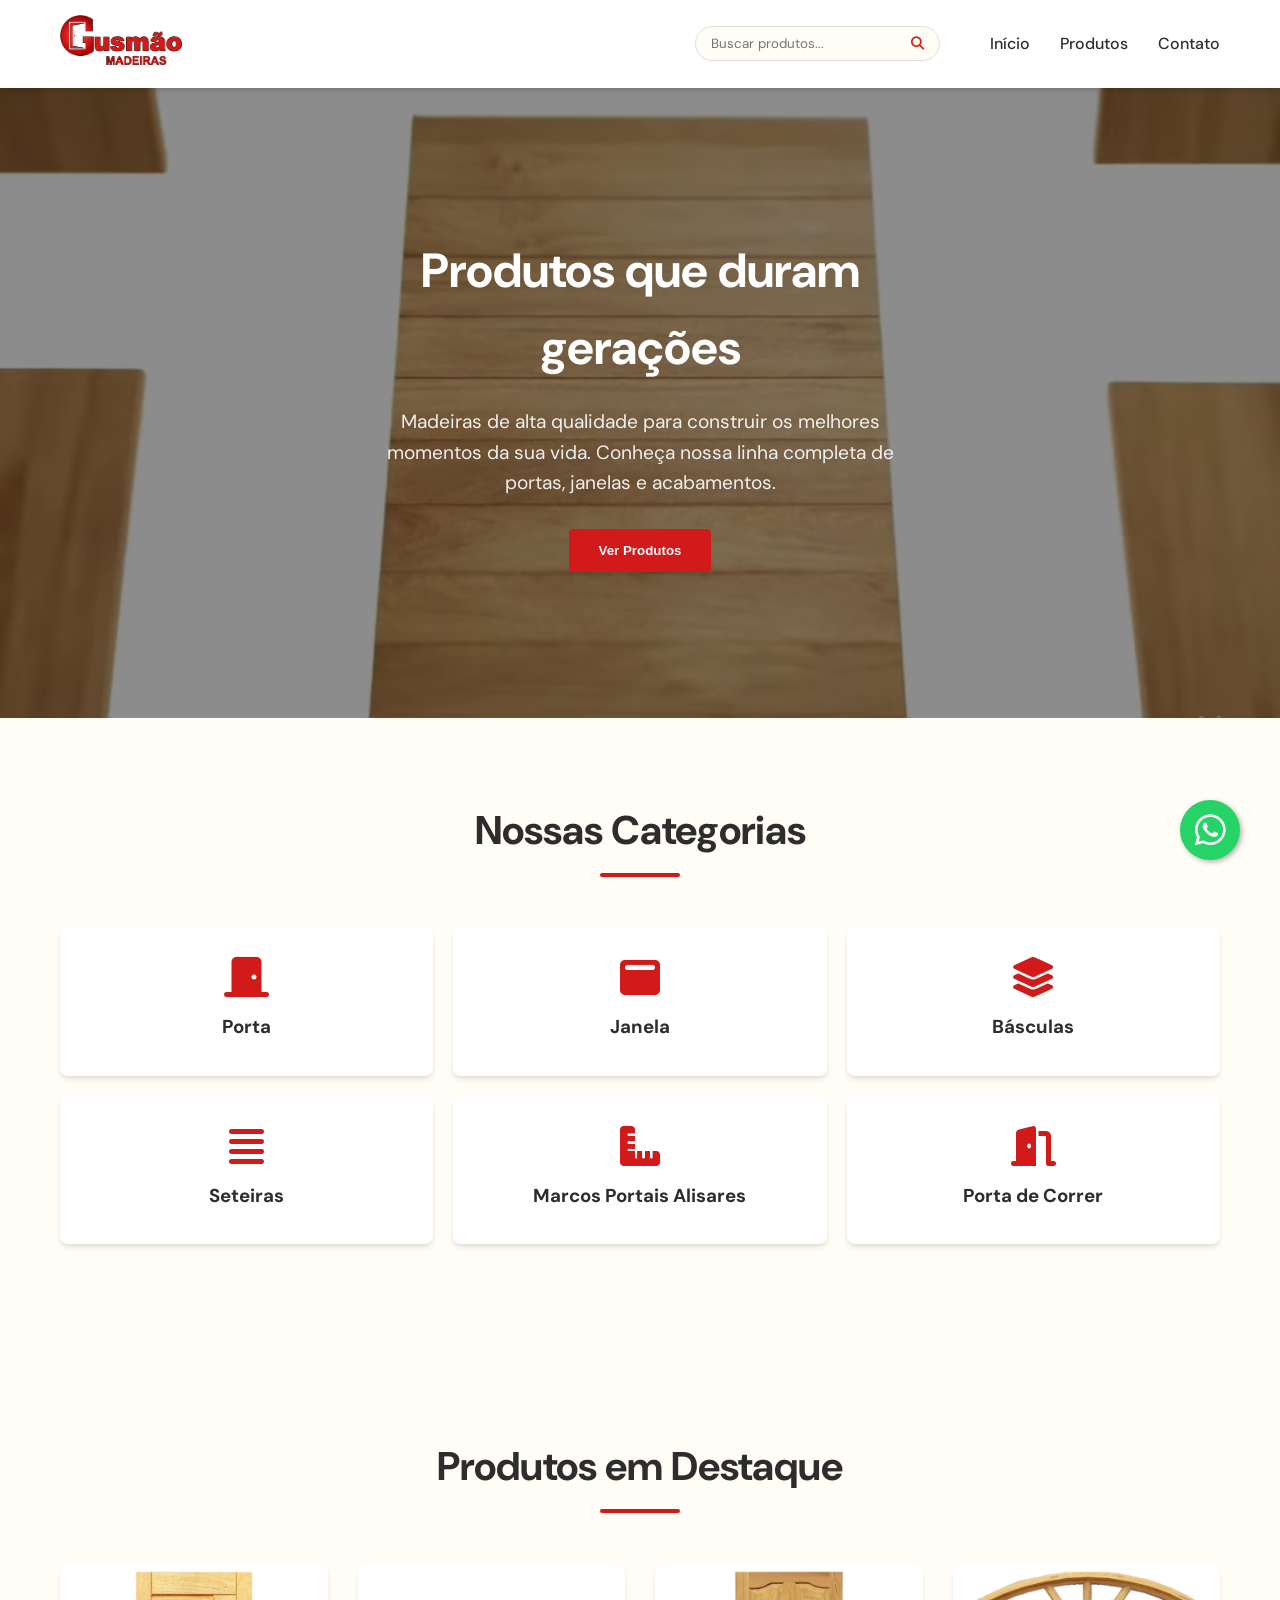
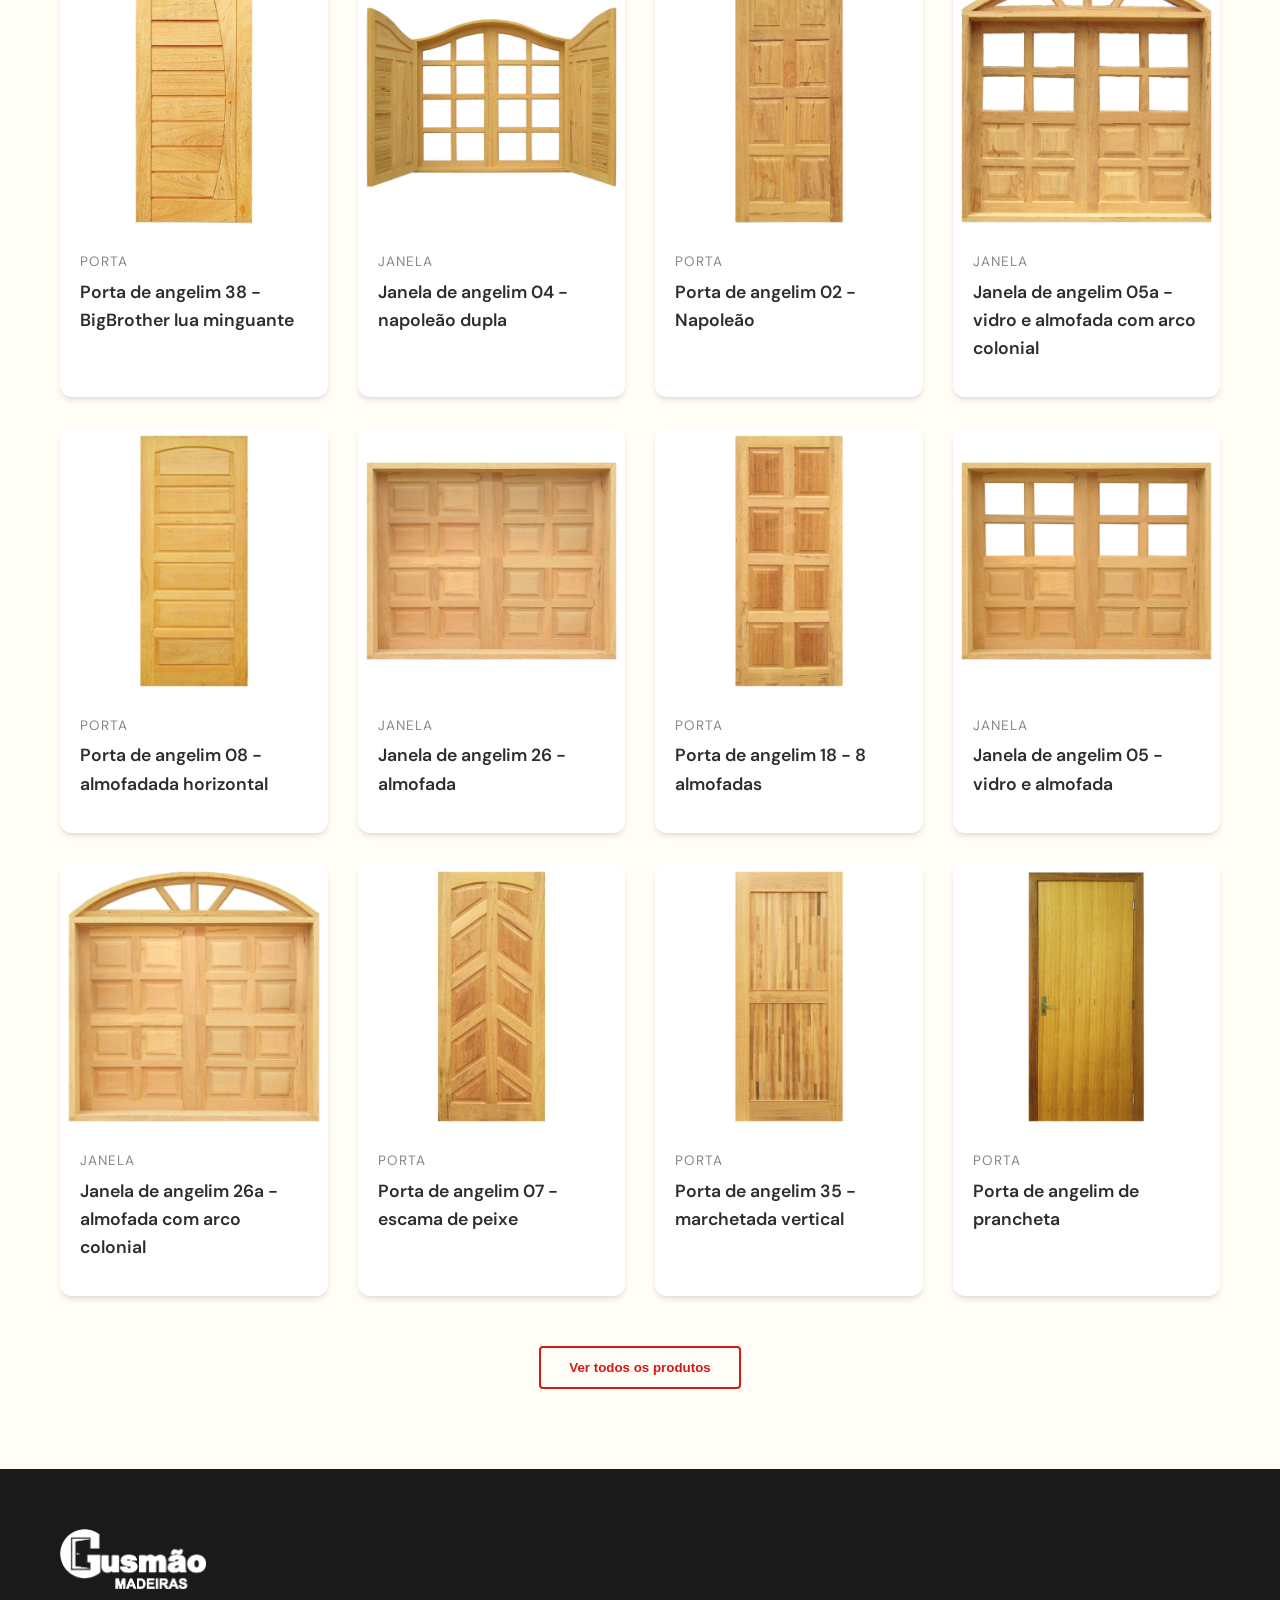
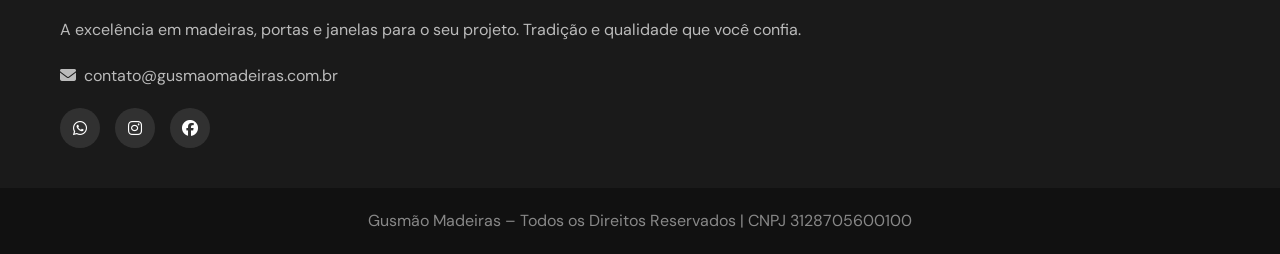
==== commit a5934391: "Correções versão mobile" ====
--- a/index.html
+++ b/index.html
@@ -24,6 +24,10 @@
                 <i class="fas fa-bars"></i>
             </button>
             <nav class="nav-links" id="nav-links">
+                <div class="search-box">
+                    <input type="text" id="searchInput" placeholder="Buscar produtos..." onkeypress="handleSearchKey(event)">
+                    <button class="search-btn" onclick="handleSearchClick()"><i class="fas fa-search"></i></button>
+                </div>
                 <a href="index.html" onclick="event.preventDefault(); navigate('home')">Início</a>
                 <a href="produtos.html" onclick="event.preventDefault(); navigate('products')">Produtos</a>
                 <a href="contato.html">Contato</a>
--- a/css/style.css
+++ b/css/style.css
@@ -167,6 +167,11 @@
   object-fit: contain;
 }
 
+.nav-links {
+  display: flex;
+  align-items: center;
+}
+
 .nav-links a {
   text-decoration: none;
   color: var(--text-dark);
@@ -292,15 +297,15 @@
 
 /* White-Red Button */
 .btn-white-red {
-  background-color: white;
-  color: var(--primary);
+  background-color: var(--primary);
+  color: white;
   border: 2px solid var(--primary);
   font-weight: bold;
 }
 
 .btn-white-red:hover {
-  background-color: var(--bg-offwhite);
-  color: var(--primary-dark);
+  background-color: var(--primary-dark);
+  color: white;
   transform: translateY(-2px);
   box-shadow: var(--shadow-hover);
 }
@@ -341,7 +346,7 @@
 /* Categories */
 .categories-grid {
   display: grid;
-  grid-template-columns: repeat(auto-fill, minmax(200px, 1fr));
+  grid-template-columns: repeat(3, 1fr);
   gap: 20px;
   margin-bottom: 30px;
 }
@@ -684,6 +689,10 @@
 
   .footer-map {
     grid-column: span 2;
+  }
+
+  .categories-grid {
+    grid-template-columns: repeat(2, 1fr);
   }
 }
 
@@ -730,7 +739,20 @@
 
 @media (max-width: 576px) {
   .products-grid {
-    grid-template-columns: 1fr;
+    grid-template-columns: repeat(2, 1fr);
+    gap: 15px;
+  }
+
+  .product-img {
+    height: 120px;
+  }
+
+  .product-title {
+    font-size: 0.95rem;
+  }
+
+  .product-info {
+    padding: 10px;
   }
 
   .footer-content {
@@ -743,6 +765,10 @@
 
   .hero-content h1 {
     font-size: 2rem;
+  }
+  
+  .categories-grid {
+    grid-template-columns: 1fr;
   }
 }
 
@@ -841,11 +867,13 @@
   align-items: center;
   justify-content: center;
   transition: transform 0.3s ease;
+  text-decoration: none !important;
 }
 
 .float-wpp:hover {
   transform: scale(1.1);
   color: #FFF;
+  text-decoration: none !important;
 }
 
 @media (max-width: 768px) {
@@ -856,4 +884,52 @@
     right: 20px;
     font-size: 30px;
   }
-}+}
+
+/* Search Box */
+.search-box {
+  display: flex;
+  align-items: center;
+  margin: 0 20px;
+  background-color: var(--bg-offwhite);
+  border: 1px solid #ddd;
+  border-radius: 20px;
+  overflow: hidden;
+}
+.search-box input {
+  border: none;
+  padding: 8px 15px;
+  outline: none;
+  background: transparent;
+  width: 200px;
+  font-family: inherit;
+  color: var(--text-dark);
+}
+.search-box button {
+  background: transparent;
+  border: none;
+  padding: 8px 15px;
+  cursor: pointer;
+  color: var(--primary);
+  transition: var(--transition);
+}
+.search-box button:hover {
+  background: var(--primary);
+  color: white;
+}
+
+@media (max-width: 768px) {
+  .search-box {
+    margin: 15px 0;
+    width: 90%;
+  }
+  .search-box input {
+    width: 100%;
+  }
+  .mobile-only-icon {
+    display: inline-block !important;
+  }
+  .collapsed-mobile {
+    display: none !important;
+  }
+}
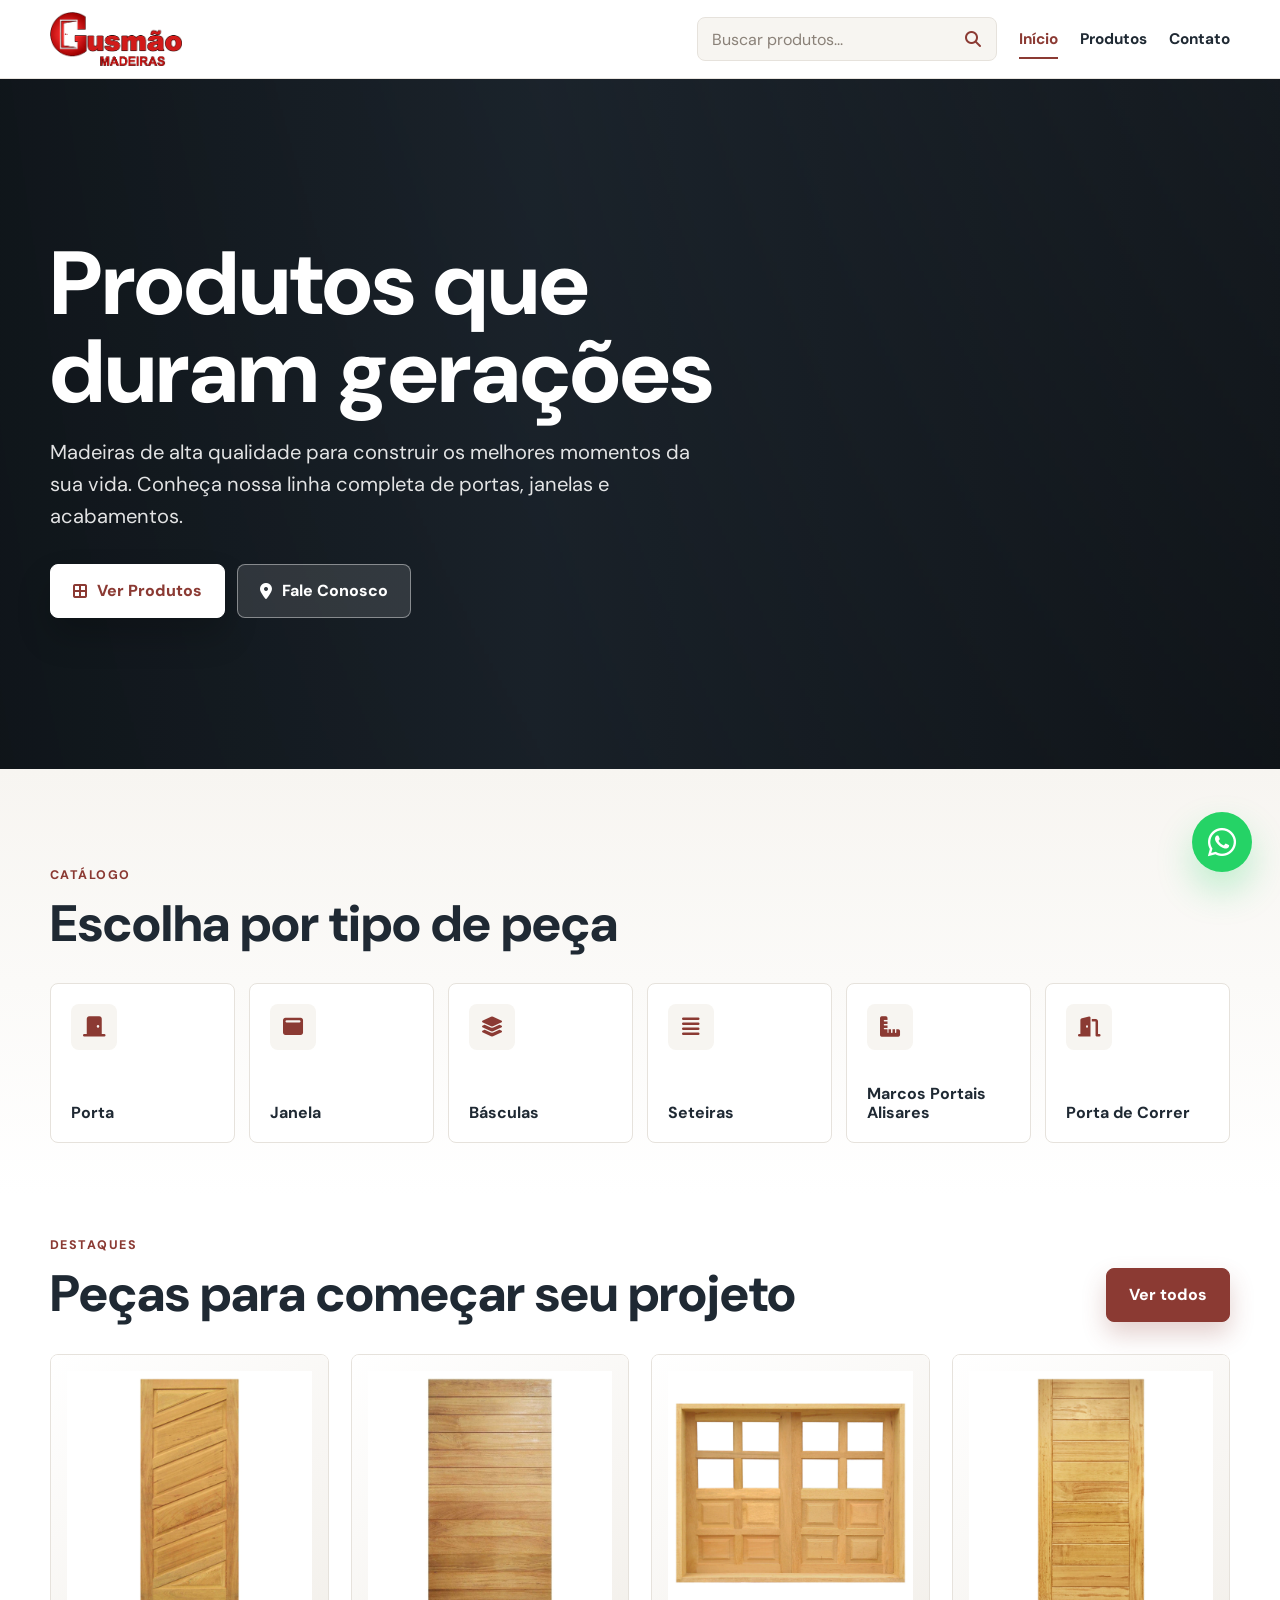
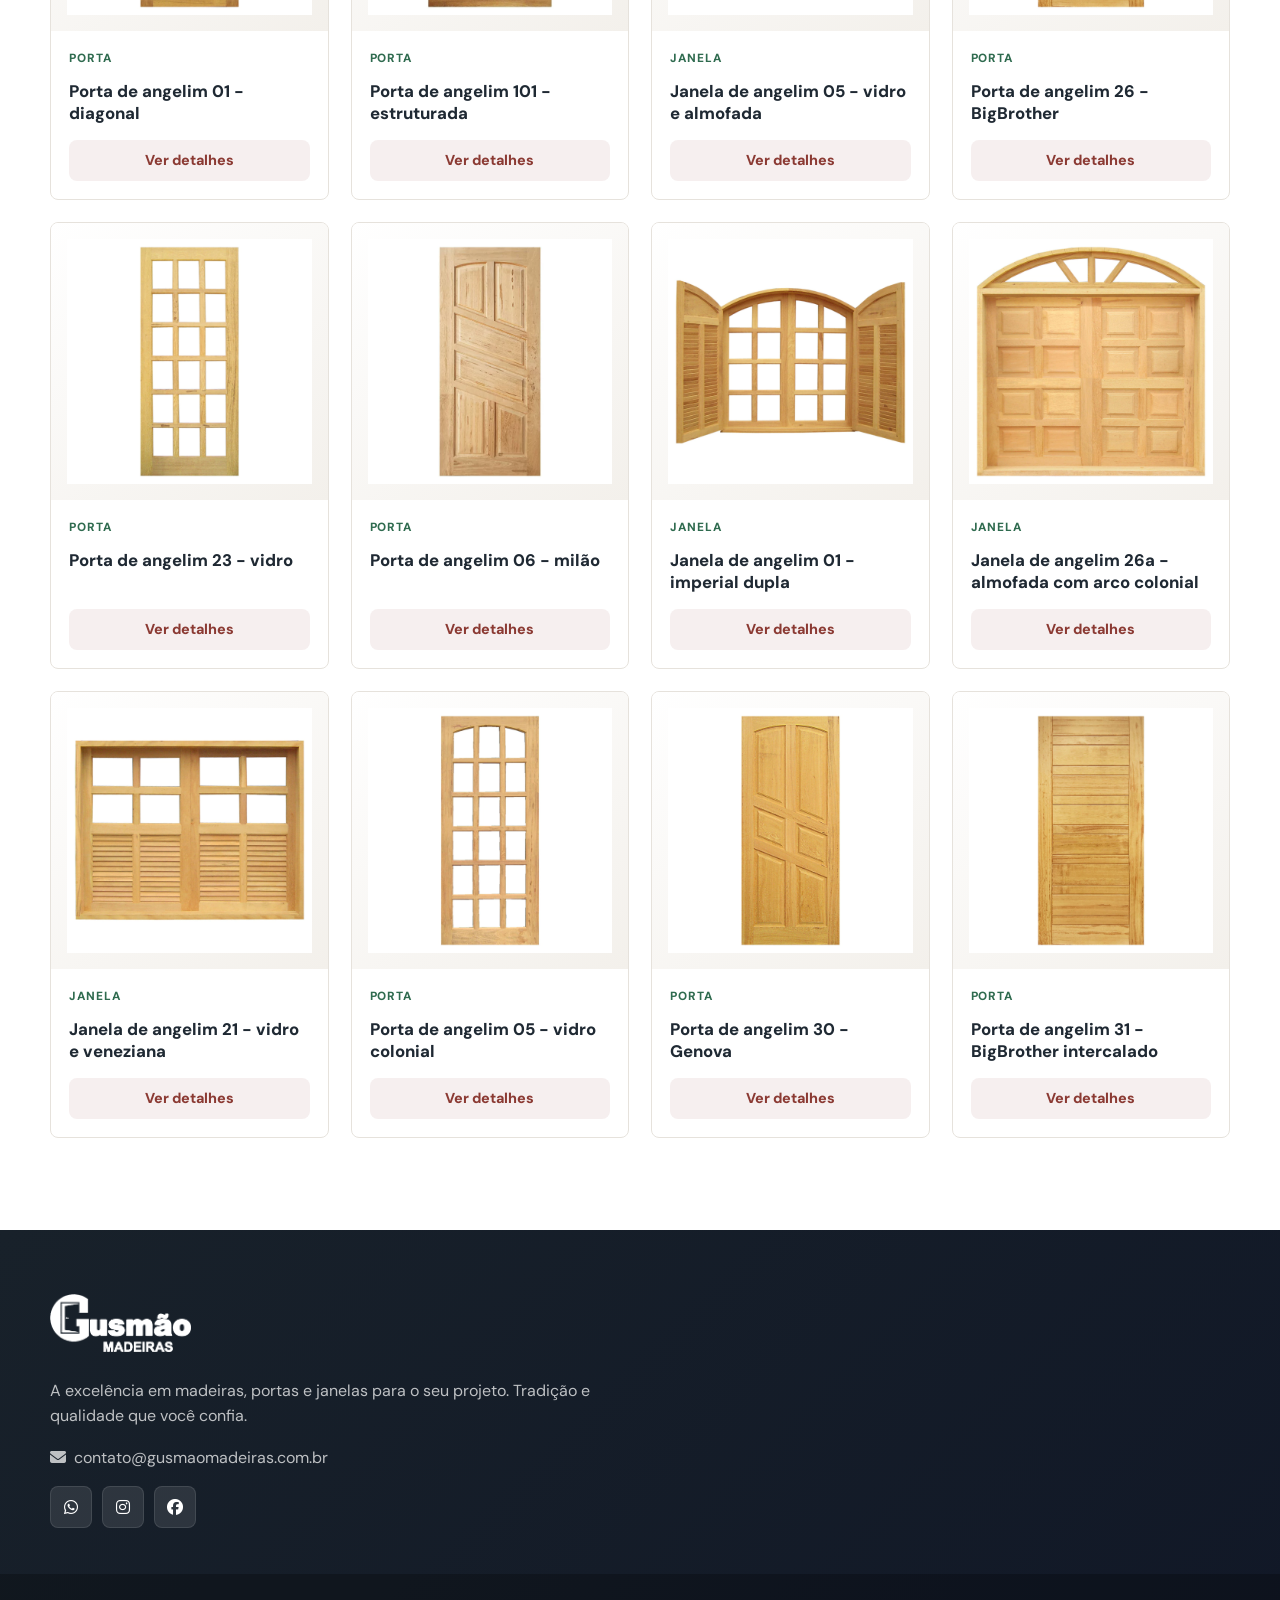
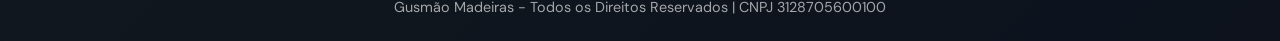
==== commit 7dc67d5e: "UX: Redesign e implementação de WhatsApp fácil" ====
--- a/index.html
+++ b/index.html
@@ -7,7 +7,7 @@
     <title>Gusmão Madeiras - Portfólio de Produtos</title>
     <link rel="icon" type="image/x-icon" href="favicon.ico">
     <link rel="stylesheet" href="css/style.css">
-    <link href="https://fonts.googleapis.com/css2?family=DM+Sans:wght@400;500;700&display=swap" rel="stylesheet">
+    <link href="https://fonts.googleapis.com/css2?family=DM+Sans:wght@400;500;700;800&display=swap" rel="stylesheet">
     <link rel="stylesheet" href="https://cdnjs.cloudflare.com/ajax/libs/font-awesome/6.4.0/css/all.min.css">
 </head>
 
@@ -15,18 +15,21 @@
     <div id="loader">
         <div class="spinner"></div>
     </div>
+
     <header class="navbar" id="navbar">
         <div class="container nav-content">
-            <a href="#" class="logo-link" onclick="navigate('home')">
+            <a href="index.html" class="logo-link" onclick="event.preventDefault(); navigate('home')">
                 <img src="logo.png" alt="Gusmão Madeiras Logo" class="logo">
             </a>
-            <button class="mobile-menu-btn" onclick="toggleMenu()">
+            <button class="mobile-menu-btn" type="button" onclick="toggleMenu()" aria-label="Abrir menu">
                 <i class="fas fa-bars"></i>
             </button>
             <nav class="nav-links" id="nav-links">
                 <div class="search-box">
                     <input type="text" id="searchInput" placeholder="Buscar produtos..." onkeypress="handleSearchKey(event)">
-                    <button class="search-btn" onclick="handleSearchClick()"><i class="fas fa-search"></i></button>
+                    <button class="search-btn" type="button" onclick="handleSearchClick()" aria-label="Buscar produtos">
+                        <i class="fas fa-search"></i>
+                    </button>
                 </div>
                 <a href="index.html" onclick="event.preventDefault(); navigate('home')">Início</a>
                 <a href="produtos.html" onclick="event.preventDefault(); navigate('products')">Produtos</a>
@@ -35,39 +38,34 @@
         </div>
     </header>
 
-    <main id="app">
-        <!-- SPA Content goes here -->
-    </main>
+    <main id="app"></main>
 
     <footer class="site-footer">
         <div class="container footer-content">
             <div class="footer-brand">
                 <img src="logo.png" alt="Gusmão Madeiras" class="footer-logo">
-                <p>A excelência em madeiras, portas e janelas para o seu projeto. Tradição e qualidade que você confia.
-                </p>
-                <p><i class="fas fa-envelope" style="margin-right: 8px;"></i>contato@gusmaomadeiras.com.br</p>
+                <p>A excelência em madeiras, portas e janelas para o seu projeto. Tradição e qualidade que você confia.</p>
+                <p><i class="fas fa-envelope"></i>contato@gusmaomadeiras.com.br</p>
                 <div class="social-links">
-                    <a href="https://wa.me/5531985082038" target="_blank"><i class="fab fa-whatsapp"></i></a>
-                    <a href="https://instagram.com/gusmaomadeiras" target="_blank"><i class="fab fa-instagram"></i></a>
-                    <a href="https://facebook.com/gusmaomadeiras" target="_blank"><i class="fab fa-facebook"></i></a>
+                    <a href="https://wa.me/5531985082038" target="_blank" rel="noopener" aria-label="WhatsApp"><i class="fab fa-whatsapp"></i></a>
+                    <a href="https://instagram.com/gusmaomadeiras" target="_blank" rel="noopener" aria-label="Instagram"><i class="fab fa-instagram"></i></a>
+                    <a href="https://facebook.com/gusmaomadeiras" target="_blank" rel="noopener" aria-label="Facebook"><i class="fab fa-facebook"></i></a>
                 </div>
             </div>
-
-
         </div>
         <div class="footer-bottom">
             <div class="container">
-                <p>Gusmão Madeiras – Todos os Direitos Reservados | CNPJ 3128705600100</p>
+                <p>Gusmão Madeiras - Todos os Direitos Reservados | CNPJ 3128705600100</p>
             </div>
         </div>
     </footer>
 
-    <a href="https://wa.me/5531985082038" target="_blank" class="float-wpp" title="Fale conosco no WhatsApp">
+    <a href="https://wa.me/5531985082038" target="_blank" rel="noopener" class="float-wpp" title="Fale conosco no WhatsApp" aria-label="Fale conosco no WhatsApp">
         <i class="fab fa-whatsapp"></i>
     </a>
-    <script src="js/data.js"></script>
+
     <script src="js/components.js"></script>
     <script src="js/app.js"></script>
 </body>
 
-</html>+</html>
--- a/css/style.css
+++ b/css/style.css
@@ -1,16 +1,19 @@
 :root {
-  --primary: #D11A19;
-  --primary-light: #e62e2e;
-  --primary-dark: #b11615;
-  --text-dark: #2d2d2d;
-  --text-light: #f5f5f5;
-  --bg-white: #FFFDF5;
-  --bg-offwhite: #FFFDF5;
-  --wood-accent: url('https://www.transparenttextures.com/patterns/wood-pattern.png');
-  /* Subtle wood pattern */
-  --transition: all 0.3s cubic-bezier(0.25, 0.8, 0.25, 1);
-  --shadow: 0 4px 6px -1px rgba(0, 0, 0, 0.1), 0 2px 4px -1px rgba(0, 0, 0, 0.06);
-  --shadow-hover: 0 10px 15px -3px rgba(0, 0, 0, 0.1), 0 4px 6px -2px rgba(0, 0, 0, 0.05);
+  --primary: #8b3a33;
+  --primary-light: #b8564a;
+  --primary-dark: #5f241f;
+  --ink: #1f2933;
+  --muted: #667085;
+  --line: #e6e2dc;
+  --surface: #ffffff;
+  --surface-soft: #f7f5f1;
+  --surface-green: #edf4ef;
+  --green: #2f6b4f;
+  --gold: #b48443;
+  --shadow: 0 14px 36px rgba(31, 41, 51, 0.08);
+  --shadow-hover: 0 22px 54px rgba(31, 41, 51, 0.14);
+  --radius: 8px;
+  --transition: all 0.24s ease;
 }
 
 * {
@@ -19,19 +22,80 @@
   box-sizing: border-box;
 }
 
+html {
+  scroll-behavior: smooth;
+}
+
 body {
   font-family: "DM Sans", sans-serif;
-  color: var(--text-dark);
-  background-color: var(--bg-white);
+  color: var(--ink);
+  background: var(--surface);
   line-height: 1.6;
   overflow-x: hidden;
 }
 
-/* Animations */
-@keyframes fadeIn {
+body.menu-open {
+  overflow: hidden;
+}
+
+img,
+video {
+  max-width: 100%;
+}
+
+button,
+input {
+  font: inherit;
+}
+
+button {
+  border: 0;
+}
+
+a {
+  color: inherit;
+}
+
+.container {
+  width: min(1180px, calc(100% - 40px));
+  margin: 0 auto;
+}
+
+#app {
+  min-height: 45vh;
+  transition: opacity 0.2s ease;
+}
+
+#loader {
+  position: fixed;
+  inset: 0;
+  z-index: 9999;
+  display: flex;
+  align-items: center;
+  justify-content: center;
+  background: var(--surface);
+  transition: opacity 0.4s ease;
+}
+
+.spinner {
+  width: 46px;
+  height: 46px;
+  border: 4px solid var(--line);
+  border-top-color: var(--primary);
+  border-radius: 50%;
+  animation: spin 0.9s linear infinite;
+}
+
+@keyframes spin {
+  to {
+    transform: rotate(360deg);
+  }
+}
+
+@keyframes rise {
   from {
     opacity: 0;
-    transform: translateY(20px);
+    transform: translateY(18px);
   }
 
   to {
@@ -40,161 +104,66 @@
   }
 }
 
-@keyframes slideBg {
-  from {
-    background-position: 0 0;
-  }
-
-  to {
-    background-position: 100% 100%;
-  }
-}
-
-@keyframes moveY {
-  0% {
-    transform: translateY(-100%);
-  }
-
-  100% {
-    transform: translateY(100%);
-  }
-}
-
-@keyframes moveX {
-  0% {
-    transform: translateX(-100%);
-  }
-
-  100% {
-    transform: translateX(100%);
-  }
-}
-
-/* Animated Lines Background */
-.animated-lines {
-  position: absolute;
-  top: 0;
-  left: 0;
-  width: 100%;
-  height: 100%;
-  overflow: hidden;
-  z-index: 1;
-}
-
-.animated-lines .line {
-  position: absolute;
-  background: rgba(255, 255, 255, 0.4);
-}
-
-.animated-lines .line1 {
-  width: 2px;
-  height: 100%;
-  left: 20%;
-  animation: moveY 5s linear infinite alternate;
-}
-
-.animated-lines .line2 {
-  width: 100%;
-  height: 2px;
-  top: 40%;
-  animation: moveX 7s linear infinite alternate;
-}
-
-.animated-lines .line3 {
-  width: 2px;
-  height: 100%;
-  left: 70%;
-  animation: moveY 6s linear infinite alternate-reverse;
-}
-
-/* Layout */
-.container {
-  max-width: 1200px;
-  margin: 0 auto;
-  padding: 0 20px;
-}
-
-/* Loader */
-#loader {
-  position: fixed;
-  top: 0;
-  left: 0;
-  width: 100vw;
-  height: 100vh;
-  background: var(--bg-white);
-  display: flex;
-  justify-content: center;
-  align-items: center;
-  z-index: 9999;
-  transition: opacity 0.5s;
-}
-
-.spinner {
-  width: 50px;
-  height: 50px;
-  border: 5px solid var(--bg-offwhite);
-  border-top-color: var(--primary);
-  border-radius: 50%;
-  animation: spin 1s linear infinite;
-}
-
-@keyframes spin {
-  100% {
-    transform: rotate(360deg);
-  }
-}
-
-/* Navbar */
 .navbar {
   position: sticky;
   top: 0;
-  background-color: rgba(255, 255, 255, 0.95);
-  backdrop-filter: blur(10px);
-  box-shadow: var(--shadow);
   z-index: 1000;
-  padding: 15px 0;
+  background: rgba(255, 255, 255, 0.92);
+  border-bottom: 1px solid rgba(230, 226, 220, 0.9);
+  backdrop-filter: blur(18px);
+  -webkit-backdrop-filter: blur(18px);
+  padding: 12px 0;
   transition: var(--transition);
 }
 
 .nav-content {
   display: flex;
+  align-items: center;
   justify-content: space-between;
-  align-items: center;
+  gap: 24px;
+}
+
+.logo-link {
+  display: inline-flex;
+  align-items: center;
+  flex: 0 0 auto;
 }
 
 .logo {
-  height: 50px;
+  height: 54px;
+  width: auto;
   object-fit: contain;
 }
 
 .nav-links {
   display: flex;
   align-items: center;
+  justify-content: flex-end;
+  gap: 22px;
+  flex: 1;
 }
 
 .nav-links a {
+  position: relative;
+  color: var(--ink);
   text-decoration: none;
-  color: var(--text-dark);
-  font-weight: 500;
-  margin-left: 30px;
+  font-size: 0.96rem;
+  font-weight: 700;
+  white-space: nowrap;
   transition: var(--transition);
-  position: relative;
 }
 
 .nav-links a::after {
-  content: '';
+  content: "";
   position: absolute;
-  width: 0;
+  left: 0;
+  bottom: -8px;
+  width: 100%;
   height: 2px;
-  bottom: -5px;
-  left: 0;
-  background-color: var(--primary);
-  transition: var(--transition);
-}
-
-.nav-links a:hover::after,
-.nav-links a.active::after {
-  width: 100%;
+  background: var(--primary);
+  transform: scaleX(0);
+  transform-origin: right;
+  transition: transform 0.24s ease;
 }
 
 .nav-links a:hover,
@@ -202,323 +171,786 @@
   color: var(--primary);
 }
 
+.nav-links a:hover::after,
+.nav-links a.active::after {
+  transform: scaleX(1);
+  transform-origin: left;
+}
+
 .mobile-menu-btn {
   display: none;
-  background: none;
-  border: none;
-  font-size: 24px;
+  width: 44px;
+  height: 44px;
+  align-items: center;
+  justify-content: center;
+  color: var(--primary);
+  background: var(--surface-soft);
+  border: 1px solid var(--line);
+  border-radius: var(--radius);
   cursor: pointer;
+}
+
+.search-box {
+  display: flex;
+  align-items: center;
+  width: min(300px, 34vw);
+  min-width: 220px;
+  height: 44px;
+  overflow: hidden;
+  background: var(--surface-soft);
+  border: 1px solid var(--line);
+  border-radius: var(--radius);
+  transition: var(--transition);
+}
+
+.search-box:focus-within {
+  border-color: rgba(139, 58, 51, 0.45);
+  box-shadow: 0 0 0 4px rgba(139, 58, 51, 0.08);
+  background: var(--surface);
+}
+
+.search-box input {
+  width: 100%;
+  min-width: 0;
+  height: 100%;
+  padding: 0 12px 0 14px;
+  color: var(--ink);
+  background: transparent;
+  border: 0;
+  outline: 0;
+}
+
+.search-box input::placeholder {
+  color: #8a8178;
+}
+
+.search-btn {
+  width: 46px;
+  height: 100%;
+  display: inline-flex;
+  align-items: center;
+  justify-content: center;
+  flex: 0 0 auto;
   color: var(--primary);
-}
-
-/* Hero Carousel */
+  background: transparent;
+  cursor: pointer;
+  transition: var(--transition);
+}
+
+.search-btn:hover {
+  color: #fff;
+  background: var(--primary);
+}
+
 .hero-slider {
   position: relative;
-  height: 70vh;
+  min-height: min(690px, calc(100vh - 132px));
+  display: flex;
+  align-items: stretch;
   overflow: hidden;
-  background-color: var(--bg-offwhite);
-}
-
-.hero-slide {
+  background: #151a1f;
+}
+
+.hero-bg-video {
   position: absolute;
-  top: 0;
-  left: 0;
+  inset: 0;
   width: 100%;
   height: 100%;
-  opacity: 0;
-  transition: opacity 1s ease-in-out;
-  background-size: cover;
-  background-position: center;
-}
-
-.hero-slide.active {
-  opacity: 1;
+  object-fit: cover;
+  z-index: 0;
 }
 
 .hero-overlay {
   position: absolute;
-  top: 0;
-  left: 0;
+  inset: 0;
+  z-index: 1;
+  background:
+    linear-gradient(90deg, rgba(16, 22, 27, 0.9) 0%, rgba(31, 41, 51, 0.68) 42%, rgba(31, 41, 51, 0.2) 100%),
+    linear-gradient(180deg, rgba(0, 0, 0, 0.1) 0%, rgba(0, 0, 0, 0.42) 100%);
+}
+
+.hero-shell {
+  position: relative;
+  z-index: 2;
+  display: grid;
+  grid-template-columns: minmax(0, 1fr);
+  gap: 44px;
+  align-items: center;
+  min-height: inherit;
+  padding: 74px 0 64px;
+  color: #fff;
+}
+
+.hero-copy {
+  max-width: 760px;
+  animation: rise 0.7s ease both;
+}
+
+.eyebrow {
+  display: inline-flex;
+  align-items: center;
+  gap: 9px;
+  margin-bottom: 18px;
+  color: #f7e8de;
+  font-size: 0.78rem;
+  font-weight: 800;
+  letter-spacing: 0.12em;
+  text-transform: uppercase;
+}
+
+.eyebrow::before {
+  content: "";
+  width: 34px;
+  height: 2px;
+  background: var(--gold);
+}
+
+.hero-copy h1 {
+  max-width: 780px;
+  margin-bottom: 20px;
+  font-size: clamp(2.7rem, 7vw, 5.6rem);
+  line-height: 0.98;
+  letter-spacing: 0;
+  font-weight: 800;
+}
+
+.hero-copy p {
+  max-width: 670px;
+  margin-bottom: 32px;
+  color: rgba(255, 255, 255, 0.88);
+  font-size: clamp(1.02rem, 2vw, 1.26rem);
+}
+
+.hero-actions {
+  display: flex;
+  flex-wrap: wrap;
+  gap: 12px;
+  align-items: center;
+}
+
+.hero-proof {
+  align-self: end;
+  display: grid;
+  gap: 12px;
+  color: #fff;
+  animation: rise 0.7s 0.1s ease both;
+}
+
+.proof-item {
+  padding: 18px;
+  border: 1px solid rgba(255, 255, 255, 0.16);
+  border-radius: var(--radius);
+  background: rgba(255, 255, 255, 0.11);
+  backdrop-filter: blur(12px);
+  -webkit-backdrop-filter: blur(12px);
+}
+
+.proof-number {
+  display: block;
+  color: #fff;
+  font-size: 1.85rem;
+  line-height: 1;
+  font-weight: 800;
+}
+
+.proof-text {
+  display: block;
+  margin-top: 8px;
+  color: rgba(255, 255, 255, 0.78);
+  font-size: 0.92rem;
+}
+
+.btn {
+  display: inline-flex;
+  align-items: center;
+  justify-content: center;
+  gap: 10px;
+  min-height: 48px;
+  padding: 13px 22px;
+  color: #fff;
+  background: var(--primary);
+  border: 1px solid var(--primary);
+  border-radius: var(--radius);
+  text-decoration: none;
+  font-weight: 800;
+  cursor: pointer;
+  transition: var(--transition);
+  box-shadow: 0 12px 24px rgba(139, 58, 51, 0.24);
+}
+
+.btn:hover {
+  background: var(--primary-dark);
+  border-color: var(--primary-dark);
+  transform: translateY(-2px);
+  box-shadow: 0 16px 34px rgba(95, 36, 31, 0.24);
+}
+
+.btn-outline,
+.btn-ghost {
+  background: transparent;
+  color: var(--primary);
+  border-color: currentColor;
+  box-shadow: none;
+}
+
+.btn-outline:hover,
+.btn-ghost:hover {
+  color: #fff;
+  background: var(--primary);
+  border-color: var(--primary);
+}
+
+.btn-white-red {
+  color: var(--primary);
+  background: #fff;
+  border-color: #fff;
+  box-shadow: 0 18px 34px rgba(0, 0, 0, 0.2);
+}
+
+.btn-white-red:hover {
+  color: #fff;
+  background: var(--primary);
+  border-color: var(--primary);
+}
+
+.btn-select-outline:active,
+.btn-select-outline:focus-visible {
+  color: var(--primary);
+  background: transparent;
+  border-color: currentColor;
+  box-shadow: none;
+}
+
+.btn-glass {
+  color: #fff;
+  background: rgba(255, 255, 255, 0.12);
+  border-color: rgba(255, 255, 255, 0.42);
+  box-shadow: none;
+}
+
+.btn-glass:hover {
+  color: var(--ink);
+  background: #fff;
+  border-color: #fff;
+}
+
+.section-wood,
+.section-white {
+  position: relative;
+  padding: 92px 0;
+}
+
+.section-wood {
+  background:
+    linear-gradient(180deg, #f7f5f1 0%, #fff 100%);
+}
+
+.section-white {
+  background: var(--surface);
+}
+
+.catalog-section {
+  padding-bottom: 52px;
+}
+
+.highlights-section {
+  padding-top: 36px;
+}
+
+.section-head {
+  display: flex;
+  align-items: end;
+  justify-content: space-between;
+  gap: 28px;
+  margin-bottom: 32px;
+}
+
+.section-kicker {
+  display: inline-flex;
+  margin-bottom: 10px;
+  color: var(--primary);
+  font-size: 0.78rem;
+  font-weight: 800;
+  letter-spacing: 0.12em;
+  text-transform: uppercase;
+}
+
+.section-title {
+  max-width: 760px;
+  color: var(--ink);
+  font-size: clamp(2rem, 4vw, 3.2rem);
+  line-height: 1.08;
+  letter-spacing: 0;
+  font-weight: 800;
+}
+
+.section-subtitle {
+  max-width: 600px;
+  margin-top: 12px;
+  color: var(--muted);
+  font-size: 1.04rem;
+}
+
+.categories-grid {
+  display: grid;
+  grid-template-columns: repeat(6, 1fr);
+  gap: 14px;
+}
+
+.category-card {
+  position: relative;
+  min-height: 160px;
+  display: flex;
+  flex-direction: column;
+  justify-content: space-between;
+  gap: 22px;
+  padding: 20px;
+  color: var(--ink);
+  background: var(--surface);
+  border: 1px solid var(--line);
+  border-radius: var(--radius);
+  text-decoration: none;
+  overflow: hidden;
+  transition: var(--transition);
+}
+
+.category-card::after {
+  content: "";
+  position: absolute;
+  inset: auto 0 0 0;
+  height: 4px;
+  background: linear-gradient(90deg, var(--primary), var(--gold), var(--green));
+  transform: scaleX(0);
+  transform-origin: left;
+  transition: transform 0.24s ease;
+}
+
+.category-card i {
+  display: inline-flex;
+  width: 46px;
+  height: 46px;
+  align-items: center;
+  justify-content: center;
+  color: var(--primary);
+  background: var(--surface-soft);
+  border-radius: var(--radius);
+  font-size: 1.25rem;
+  transition: var(--transition);
+}
+
+.category-card h3 {
+  font-size: 1rem;
+  line-height: 1.2;
+}
+
+.category-card:hover {
+  transform: translateY(-4px);
+  border-color: rgba(139, 58, 51, 0.22);
+  box-shadow: var(--shadow);
+}
+
+.category-card:hover::after {
+  transform: scaleX(1);
+}
+
+.category-card:hover i {
+  color: #fff;
+  background: var(--primary);
+}
+
+.products-grid {
+  display: grid;
+  grid-template-columns: repeat(4, minmax(0, 1fr));
+  gap: 22px;
+}
+
+.product-card {
+  position: relative;
+  display: flex;
+  flex-direction: column;
+  min-width: 0;
+  min-height: 100%;
+  overflow: hidden;
+  color: var(--ink);
+  background: var(--surface);
+  border: 1px solid var(--line);
+  border-radius: var(--radius);
+  cursor: pointer;
+  transition: var(--transition);
+  animation: rise 0.45s ease both;
+}
+
+.product-card:hover {
+  transform: translateY(-6px);
+  border-color: rgba(139, 58, 51, 0.28);
+  box-shadow: var(--shadow-hover);
+}
+
+.product-img-wrap {
+  position: relative;
+  width: 100%;
+  aspect-ratio: 1 / 1;
+  overflow: hidden;
+  background:
+    linear-gradient(145deg, #fff 0%, #f3f0eb 100%);
+}
+
+.product-img {
+  position: absolute;
+  inset: 0;
   width: 100%;
   height: 100%;
-  background: linear-gradient(to right, rgba(0, 0, 0, 0.8), rgba(0, 0, 0, 0.2));
-  display: flex;
-  align-items: center;
-}
-
-.hero-content {
-  color: white;
-  max-width: 600px;
-  animation: fadeIn 1s forwards;
-}
-
-.hero-content h1 {
-  font-size: 3rem;
-  margin-bottom: 20px;
-  font-weight: 700;
-}
-
-.hero-content p {
-  font-size: 1.2rem;
-  margin-bottom: 30px;
-  opacity: 0.9;
-}
-
-.btn {
-  display: inline-block;
-  padding: 12px 28px;
-  background-color: var(--primary);
-  color: white;
+  object-fit: contain;
+  padding: 16px;
+  transition: transform 0.42s ease, opacity 0.32s ease;
+}
+
+.product-img-ai {
+  object-fit: cover;
+  padding: 0;
+  opacity: 0;
+}
+
+.product-card.has-ai-preview:hover .product-img-ai,
+.product-card.has-ai-preview:focus-within .product-img-ai {
+  opacity: 1;
+}
+
+.product-card.has-ai-preview:hover .product-img-original,
+.product-card.has-ai-preview:focus-within .product-img-original {
+  opacity: 0;
+}
+
+.product-card:hover .product-img {
+  transform: scale(1.04);
+}
+
+.ai-badge {
+  position: absolute;
+  left: 12px;
+  bottom: 12px;
+  z-index: 2;
+  display: inline-flex;
+  align-items: center;
+  min-height: 30px;
+  padding: 6px 10px;
+  color: var(--primary);
+  background: rgba(255, 255, 255, 0.94);
+  border: 1px solid rgba(255, 255, 255, 0.72);
+  border-radius: 999px;
+  font-size: 0.78rem;
+  font-weight: 800;
+  box-shadow: var(--shadow);
+  opacity: 0;
+  transform: translateY(8px);
+  transition: var(--transition);
+}
+
+.product-card.has-ai-preview:hover .ai-badge,
+.product-card.has-ai-preview:focus-within .ai-badge {
+  opacity: 1;
+  transform: translateY(0);
+}
+
+.product-info {
+  display: flex;
+  flex-direction: column;
+  flex: 1;
+  gap: 12px;
+  padding: 18px;
+}
+
+.product-category {
+  display: inline-flex;
+  width: fit-content;
+  max-width: 100%;
+  color: var(--green);
+  font-size: 0.74rem;
+  font-weight: 800;
+  letter-spacing: 0.08em;
+  text-transform: uppercase;
+}
+
+.product-title {
+  flex: 1;
+  color: var(--ink);
+  font-size: 1.05rem;
+  line-height: 1.32;
+  font-weight: 800;
+}
+
+.product-card-actions {
+  display: flex;
+  gap: 10px;
+  align-items: center;
+  margin-top: 4px;
+}
+
+.product-action {
+  display: inline-flex;
+  align-items: center;
+  justify-content: center;
+  min-height: 38px;
+  padding: 9px 12px;
+  border-radius: var(--radius);
   text-decoration: none;
-  border-radius: 4px;
-  font-weight: 600;
+  font-size: 0.9rem;
+  font-weight: 800;
   transition: var(--transition);
-  border: 2px solid var(--primary);
-  cursor: pointer;
-}
-
-.btn:hover {
-  background-color: var(--primary-dark);
-  border-color: var(--primary-dark);
-  transform: translateY(-2px);
-  box-shadow: var(--shadow-hover);
-}
-
-.btn-outline {
-  background-color: transparent;
-  color: white;
-  border-color: white;
-}
-
-.btn-outline:hover {
-  background-color: white;
-  color: var(--text-dark);
-}
-
-/* White-Red Button */
-.btn-white-red {
-  background-color: var(--primary);
-  color: white;
-  border: 2px solid var(--primary);
-  font-weight: bold;
-}
-
-.btn-white-red:hover {
-  background-color: var(--primary-dark);
-  color: white;
-  transform: translateY(-2px);
-  box-shadow: var(--shadow-hover);
-}
-
-/* Sections */
-.section-title {
+}
+
+.product-action.details {
+  flex: 1;
+  color: var(--primary);
+  background: rgba(139, 58, 51, 0.08);
+}
+
+.product-action.whatsapp {
+  width: 40px;
+  color: #fff;
+  background: #25d366;
+}
+
+.product-action:hover {
+  transform: translateY(-1px);
+}
+
+.see-all-container {
+  display: flex;
+  justify-content: center;
+  margin-top: 42px;
+}
+
+.page-hero {
+  position: relative;
+  overflow: hidden;
+  padding: 56px 0;
+  color: #fff;
+  background:
+    linear-gradient(110deg, rgba(95, 36, 31, 0.98), rgba(139, 58, 51, 0.9)),
+    url("../Images/porta-53-20a1893b86e7ed064b17738356121218-640-0.webp") center/cover;
+}
+
+.page-hero::after {
+  content: "";
+  position: absolute;
+  inset: 0;
+  background: linear-gradient(90deg, rgba(31, 41, 51, 0.45), rgba(31, 41, 51, 0));
+}
+
+.page-hero .container {
+  position: relative;
+  z-index: 1;
+}
+
+.page-hero h1 {
+  max-width: 780px;
+  font-size: clamp(2.2rem, 5vw, 4.4rem);
+  line-height: 1.02;
+  letter-spacing: 0;
+}
+
+.page-hero p {
+  max-width: 620px;
+  margin-top: 14px;
+  color: rgba(255, 255, 255, 0.84);
+  font-size: 1.08rem;
+}
+
+.products-page-layout {
+  display: grid;
+  grid-template-columns: 252px minmax(0, 1fr);
+  gap: 32px;
+  align-items: start;
+}
+
+.page-hero+.section-white {
+  padding-top: 52px;
+}
+
+.filter-sidebar {
+  position: sticky;
+  top: 96px;
+  padding: 18px;
+  background: var(--surface-soft);
+  border: 1px solid var(--line);
+  border-radius: var(--radius);
+}
+
+.filter-header {
+  display: flex;
+  align-items: center;
+  justify-content: space-between;
+  gap: 12px;
+}
+
+.filter-header h3 {
+  color: var(--ink);
+  font-size: 1rem;
+}
+
+.filter-list {
+  display: grid;
+  gap: 8px;
+  margin-top: 16px;
+  list-style: none;
+}
+
+.filter-list a {
+  display: flex;
+  align-items: center;
+  justify-content: space-between;
+  min-height: 42px;
+  padding: 10px 12px;
+  color: var(--muted);
+  background: transparent;
+  border: 1px solid transparent;
+  border-radius: var(--radius);
+  text-decoration: none;
+  font-weight: 800;
+  transition: var(--transition);
+}
+
+.filter-list a:hover {
+  color: var(--primary);
+  background: #fff;
+  border-color: var(--line);
+}
+
+.filter-list a.active {
+  color: #fff;
+  background: var(--primary);
+}
+
+.products-main {
+  min-width: 0;
+}
+
+.results-bar {
+  display: flex;
+  align-items: center;
+  justify-content: space-between;
+  gap: 18px;
+  margin-bottom: 22px;
+  padding-bottom: 18px;
+  border-bottom: 1px solid var(--line);
+}
+
+.results-bar h2 {
+  font-size: clamp(1.35rem, 3vw, 2rem);
+  line-height: 1.15;
+}
+
+.results-bar p {
+  color: var(--muted);
+}
+
+.empty-state {
+  padding: 46px 28px;
   text-align: center;
-  font-size: 2.5rem;
-  margin-bottom: 50px;
-  color: var(--text-dark);
-  position: relative;
-  padding-bottom: 15px;
-}
-
-.section-title::after {
-  content: '';
-  position: absolute;
-  bottom: 0;
-  left: 50%;
-  transform: translateX(-50%);
-  width: 80px;
-  height: 4px;
-  background-color: var(--primary);
-  border-radius: 2px;
-}
-
-.section-wood {
-  background-color: var(--bg-offwhite);
-  background-image: var(--wood-accent);
-  padding: 80px 0;
-}
-
-.section-white {
-  background-color: var(--bg-white);
-  padding: 80px 0;
-}
-
-/* Categories */
-.categories-grid {
+  background: var(--surface-soft);
+  border: 1px solid var(--line);
+  border-radius: var(--radius);
+}
+
+.product-detail-layout {
   display: grid;
-  grid-template-columns: repeat(3, 1fr);
-  gap: 20px;
-  margin-bottom: 30px;
-}
-
-.category-card {
-  background: white;
-  border-radius: 8px;
-  padding: 30px 20px;
-  text-align: center;
+  grid-template-columns: minmax(0, 1.02fr) minmax(320px, 0.98fr);
+  gap: 48px;
+  align-items: start;
+  padding: 20px 0 0;
+}
+
+.product-detail-section {
+  padding-top: 56px;
+}
+
+.back-btn {
+  display: inline-flex;
+  align-items: center;
+  gap: 10px;
+  margin-bottom: 24px;
+  color: var(--primary);
+  text-decoration: none;
+  font-weight: 800;
+}
+
+.product-detail-gallery {
+  position: sticky;
+  top: 96px;
+}
+
+.product-detail-main-image {
+  overflow: hidden;
+  background:
+    linear-gradient(145deg, #fff 0%, #f3f0eb 100%);
+  border: 1px solid var(--line);
+  border-radius: var(--radius);
   box-shadow: var(--shadow);
-  transition: var(--transition);
-  cursor: pointer;
-  border-bottom: 4px solid transparent;
-  text-decoration: none;
-  color: var(--text-dark);
-  display: flex;
-  flex-direction: column;
-  align-items: center;
-  justify-content: center;
-}
-
-.category-card i {
-  font-size: 40px;
-  color: var(--primary);
-  margin-bottom: 15px;
-  transition: var(--transition);
-}
-
-.category-card:hover {
-  transform: translateY(-5px);
-  box-shadow: var(--shadow-hover);
-  border-bottom-color: var(--primary);
-}
-
-.category-card:hover i {
-  transform: scale(1.1);
-}
-
-/* Products Grid */
-.products-grid {
-  display: grid;
-  grid-template-columns: repeat(4, 1fr);
-  gap: 30px;
-}
-
-.product-card {
-  background: white;
-  border-radius: 12px;
-  overflow: hidden;
-  box-shadow: var(--shadow);
-  transition: var(--transition);
-  display: flex;
-  flex-direction: column;
-  animation: fadeIn 0.6s forwards;
-  opacity: 0;
-  cursor: pointer;
-}
-
-.product-card:hover {
-  transform: translateY(-10px);
-  box-shadow: var(--shadow-hover);
-}
-
-.product-img {
+}
+
+.product-detail-main-image img {
+  display: block;
   width: 100%;
-  height: auto;
+  max-height: 650px;
   aspect-ratio: 1 / 1;
   object-fit: contain;
-  transition: transform 0.5s ease;
-}
-
-.product-card:hover .product-img {
-  transform: scale(1.05);
-}
-
-.product-info {
-  padding: 20px;
-  display: flex;
-  flex-direction: column;
-  flex-grow: 1;
-}
-
-.product-category {
-  font-size: 0.85rem;
-  color: #888;
-  text-transform: uppercase;
-  letter-spacing: 1px;
-  margin-bottom: 5px;
-}
-
-.product-title {
-  font-size: 1.1rem;
-  font-weight: 600;
-  margin-bottom: 15px;
-  color: var(--text-dark);
-  flex-grow: 1;
-}
-
-.whatsapp-btn {
-  display: flex;
-  align-items: center;
+  padding: 22px;
+  cursor: zoom-in;
+}
+
+.gallery-switcher {
+  display: flex;
   justify-content: center;
   gap: 10px;
-  background-color: #25D366;
-  /* WhatsApp Green */
-  color: white;
-  padding: 10px 15px;
-  border-radius: 6px;
-  text-decoration: none;
-  text-align: center;
-  font-weight: 600;
+  margin-top: 16px;
+}
+
+.gallery-dot {
+  width: 14px;
+  height: 14px;
+  padding: 0;
+  background: transparent;
+  border: 2px solid var(--primary);
+  border-radius: 50%;
+  cursor: pointer;
   transition: var(--transition);
-  border: none;
-  width: 100%;
-  cursor: pointer;
-}
-
-.whatsapp-btn i {
-  font-size: 1.4em;
-}
-
-.whatsapp-btn:hover {
-  background-color: #1ebe5d;
-  transform: translateY(-2px);
-  box-shadow: 0 4px 10px rgba(37, 211, 102, 0.3);
-}
-
-.see-all-container {
-  text-align: center;
-  margin-top: 50px;
-}
-
-/* Product Detail View */
-.product-detail-layout {
-  display: grid;
-  grid-template-columns: 1fr 1fr;
-  gap: 50px;
-  padding: 60px 0;
-}
-
-.product-detail-gallery img {
-  width: 100%;
-  border-radius: 12px;
-  box-shadow: var(--shadow);
-  object-fit: contain;
-  background-color: white;
-  max-height: 600px;
+}
+
+.gallery-dot.active {
+  background: var(--primary);
+}
+
+.product-detail-info {
+  padding-top: 8px;
 }
 
 .product-detail-info h1 {
-  font-size: 2.5rem;
-  margin-bottom: 20px;
-  color: var(--text-dark);
+  margin: 12px 0 18px;
+  color: var(--ink);
+  font-size: clamp(2rem, 4vw, 3.5rem);
+  line-height: 1.06;
+  letter-spacing: 0;
 }
 
 .product-detail-desc {
-  font-size: 1.1rem;
-  color: #555;
-  margin-bottom: 30px;
+  margin-bottom: 26px;
+  color: var(--muted);
+  font-size: 1.08rem;
   line-height: 1.8;
 }
 
 .product-specs {
-  background: var(--bg-offwhite);
-  padding: 25px;
-  border-radius: 8px;
-  margin-bottom: 30px;
-  border-left: 4px solid var(--primary);
+  margin-bottom: 24px;
+  padding: 22px;
+  background: var(--surface-soft);
+  border: 1px solid var(--line);
+  border-radius: var(--radius);
 }
 
 .product-specs h3 {
-  margin-bottom: 15px;
+  margin-bottom: 14px;
+  font-size: 1.05rem;
 }
 
 .spec-list {
@@ -526,410 +958,462 @@
 }
 
 .spec-list li {
-  padding: 10px 0;
-  border-bottom: 1px solid #ddd;
   display: flex;
   justify-content: space-between;
+  gap: 20px;
+  padding: 12px 0;
+  border-bottom: 1px solid var(--line);
 }
 
 .spec-list li:last-child {
-  border-bottom: none;
+  border-bottom: 0;
 }
 
 .spec-label {
-  font-weight: 600;
-  color: #444;
-}
-
-.back-btn {
+  color: var(--muted);
+  font-weight: 700;
+}
+
+.detail-actions {
+  display: flex;
+  flex-wrap: wrap;
+  gap: 12px;
+}
+
+.whatsapp-btn {
   display: inline-flex;
   align-items: center;
+  justify-content: center;
   gap: 10px;
-  color: var(--text-dark);
+  min-height: 48px;
+  padding: 13px 18px;
+  color: #fff;
+  background: #25d366;
+  border-radius: var(--radius);
   text-decoration: none;
-  font-weight: 500;
-  margin-bottom: 20px;
+  font-weight: 800;
   transition: var(--transition);
 }
 
-.back-btn:hover {
+.whatsapp-btn:hover {
+  background: #1ebe5d;
+  transform: translateY(-2px);
+  box-shadow: 0 14px 28px rgba(37, 211, 102, 0.22);
+}
+
+.contact-page {
+  padding: 88px 0;
+  background: var(--surface);
+}
+
+.contact-grid {
+  display: grid;
+  grid-template-columns: minmax(0, 0.9fr) minmax(0, 1.1fr);
+  gap: 30px;
+  align-items: stretch;
+}
+
+.contact-info,
+.contact-map {
+  overflow: hidden;
+  border: 1px solid var(--line);
+  border-radius: var(--radius);
+  background: var(--surface);
+  box-shadow: var(--shadow);
+}
+
+.contact-info {
+  padding: clamp(24px, 4vw, 38px);
+}
+
+.contact-info h2 {
+  margin-bottom: 14px;
+  font-size: clamp(1.8rem, 4vw, 2.6rem);
+  line-height: 1.1;
+}
+
+.contact-intro {
+  margin-bottom: 26px;
+  color: var(--muted);
+  font-size: 1.05rem;
+}
+
+.contact-item {
+  display: grid;
+  grid-template-columns: 42px 1fr;
+  gap: 14px;
+  align-items: start;
+  padding: 16px 0;
+  border-top: 1px solid var(--line);
+  color: var(--ink);
+}
+
+.contact-item i {
+  display: inline-flex;
+  width: 42px;
+  height: 42px;
+  align-items: center;
+  justify-content: center;
   color: var(--primary);
-}
-
-/* Footer */
+  background: var(--surface-soft);
+  border-radius: var(--radius);
+}
+
+.contact-map a {
+  display: block;
+  position: relative;
+  height: 100%;
+  min-height: 500px;
+}
+
+.contact-map iframe {
+  display: block;
+  width: 100%;
+  height: 100%;
+  min-height: 500px;
+  border: 0;
+  pointer-events: none;
+}
+
 .site-footer {
-  background-color: #1a1a1a;
-  color: var(--text-light);
-  padding-top: 60px;
-}
-
-.footer-logo {
-  height: 60px;
-  filter: brightness(0) invert(1);
-  margin-bottom: 20px;
+  color: var(--text-light, #f7fafc);
+  background:
+    linear-gradient(135deg, #18212a 0%, #111827 100%);
+  padding-top: 64px;
 }
 
 .footer-content {
   display: grid;
-  grid-template-columns: 1fr;
-  gap: 40px;
-  margin-bottom: 40px;
+  grid-template-columns: minmax(0, 560px);
+  gap: 36px;
+  margin-bottom: 46px;
+}
+
+.footer-logo {
+  height: 58px;
+  width: auto;
+  margin-bottom: 18px;
+  filter: brightness(0) invert(1);
 }
 
 .footer-brand p {
-  color: #bbb;
-  margin-bottom: 20px;
+  max-width: 620px;
+  margin-bottom: 16px;
+  color: rgba(255, 255, 255, 0.72);
+}
+
+.footer-brand .fa-envelope {
+  margin-right: 8px;
 }
 
 .social-links {
   display: flex;
-  gap: 15px;
+  gap: 10px;
+  margin-top: 8px;
 }
 
 .social-links a {
   display: inline-flex;
+  width: 42px;
+  height: 42px;
   align-items: center;
   justify-content: center;
-  width: 40px;
-  height: 40px;
-  background-color: rgba(255, 255, 255, 0.1);
-  color: white;
-  border-radius: 50%;
+  color: #fff;
+  background: rgba(255, 255, 255, 0.1);
+  border: 1px solid rgba(255, 255, 255, 0.1);
+  border-radius: var(--radius);
   text-decoration: none;
   transition: var(--transition);
 }
 
 .social-links a:hover {
-  background-color: var(--primary);
-  transform: translateY(-3px);
-}
-
-.footer-nav ul {
-  list-style: none;
-}
-
-.footer-nav li {
-  margin-bottom: 10px;
-}
-
-.footer-nav a {
-  color: #bbb;
+  background: var(--primary);
+  transform: translateY(-2px);
+}
+
+.footer-bottom {
+  padding: 22px 0;
+  color: rgba(255, 255, 255, 0.62);
+  background: rgba(0, 0, 0, 0.26);
+  text-align: center;
+  font-size: 0.9rem;
+}
+
+.float-wpp {
+  position: fixed;
+  right: 28px;
+  bottom: 28px;
+  z-index: 1000;
+  display: flex;
+  width: 60px;
+  height: 60px;
+  align-items: center;
+  justify-content: center;
+  color: #fff;
+  background: #25d366;
+  border-radius: 50%;
+  box-shadow: 0 18px 36px rgba(37, 211, 102, 0.28);
+  font-size: 2rem;
   text-decoration: none;
   transition: var(--transition);
 }
 
-.footer-nav a:hover {
-  color: var(--primary);
-  padding-left: 5px;
-}
-
-.footer-map h3,
-.footer-nav h3 {
-  color: white;
-  margin-bottom: 20px;
-  font-size: 1.2rem;
-  position: relative;
-  padding-bottom: 10px;
-}
-
-.footer-map h3::after,
-.footer-nav h3::after {
-  content: '';
-  position: absolute;
-  left: 0;
-  bottom: 0;
-  width: 40px;
-  height: 2px;
-  background-color: var(--primary);
-}
-
-.map-container {
-  border-radius: 8px;
-  overflow: hidden;
-}
-
-.mobile-map-btn {
+.float-wpp:hover {
+  color: #fff;
+  transform: translateY(-3px) scale(1.03);
+}
+
+#image-lightbox {
+  position: fixed;
+  inset: 0;
+  z-index: 10000;
   display: none;
-  width: 100%;
-  padding: 12px;
-  background-color: var(--primary);
-  color: white;
-  text-align: center;
-  text-decoration: none;
-  border-radius: 4px;
-  font-weight: 600;
-  margin-top: 15px;
-}
-
-.footer-bottom {
-  background-color: #111;
-  padding: 20px 0;
-  text-align: center;
-  color: #888;
-}
-
-.footer-bottom p {
-  text-align: center;
-  margin: 0 auto;
-}
-
-/* Responsive */
-@media (max-width: 992px) {
+  align-items: center;
+  justify-content: center;
+  padding: 24px;
+  background: rgba(0, 0, 0, 0.9);
+  cursor: zoom-out;
+  opacity: 0;
+  transition: opacity 0.28s ease;
+}
+
+#lightbox-img {
+  max-width: 92vw;
+  max-height: 90vh;
+  object-fit: contain;
+  transform: scale(0.96);
+  transition: transform 0.28s ease;
+}
+
+.mobile-only-icon {
+  display: none;
+}
+
+@media (max-width: 1100px) {
+  .categories-grid {
+    grid-template-columns: repeat(3, 1fr);
+  }
+
   .products-grid {
-    grid-template-columns: repeat(3, 1fr);
-  }
-
-  .product-detail-layout {
+    grid-template-columns: repeat(3, minmax(0, 1fr));
+  }
+
+  .hero-shell {
     grid-template-columns: 1fr;
   }
 
-  .footer-content {
-    grid-template-columns: 1fr 1fr;
-  }
-
-  .footer-map {
-    grid-column: span 2;
-  }
-
-  .categories-grid {
-    grid-template-columns: repeat(2, 1fr);
-  }
-}
-
-@media (max-width: 768px) {
+  .hero-proof {
+    grid-template-columns: repeat(3, minmax(0, 1fr));
+    align-self: auto;
+  }
+}
+
+@media (max-width: 860px) {
+  .container {
+    width: min(100% - 28px, 1180px);
+  }
+
+  .navbar {
+    padding: 10px 0;
+  }
+
+  .mobile-menu-btn {
+    display: inline-flex;
+  }
+
+  .nav-links {
+    position: fixed;
+    inset: 75px 14px auto 14px;
+    display: grid;
+    grid-template-columns: 1fr;
+    gap: 14px;
+    max-height: calc(100vh - 92px);
+    padding: 18px;
+    background: rgba(255, 255, 255, 0.98);
+    border: 1px solid var(--line);
+    border-radius: var(--radius);
+    box-shadow: var(--shadow-hover);
+    transform: translateY(-12px);
+    opacity: 0;
+    pointer-events: none;
+    transition: var(--transition);
+  }
+
+  .nav-links.active {
+    transform: translateY(0);
+    opacity: 1;
+    pointer-events: auto;
+  }
+
+  .nav-links a {
+    display: flex;
+    min-height: 44px;
+    align-items: center;
+    padding: 0 4px;
+  }
+
+  .nav-links a::after {
+    display: none;
+  }
+
+  .search-box {
+    width: 100%;
+    min-width: 0;
+  }
+
+  .hero-slider {
+    min-height: auto;
+  }
+
+  .hero-shell {
+    min-height: calc(100vh - 132px);
+    padding: 62px 0 36px;
+  }
+
+  .hero-proof {
+    grid-template-columns: repeat(3, minmax(0, 1fr));
+  }
+
+  .section-head,
+  .results-bar {
+    display: grid;
+    align-items: start;
+  }
+
+  .section-wood,
+  .section-white,
+  .contact-page {
+    padding: 64px 0;
+  }
+
+  .catalog-section {
+    padding-bottom: 42px;
+  }
+
+  .highlights-section {
+    padding-top: 30px;
+  }
+
+  .products-page-layout,
+  .product-detail-layout,
+  .contact-grid {
+    grid-template-columns: 1fr;
+  }
+
+  .filter-sidebar,
+  .product-detail-gallery {
+    position: static;
+  }
+
+  .filter-sidebar {
+    padding: 14px;
+  }
+
+  .filter-header {
+    cursor: pointer;
+  }
+
+  .mobile-only-icon {
+    display: inline-flex;
+  }
+
+  .collapsed-mobile {
+    display: none;
+  }
+
+  .contact-map a,
+  .contact-map iframe {
+    min-height: 360px;
+  }
+}
+
+@media (max-width: 640px) {
+  .logo {
+    height: 48px;
+  }
+
+  .hero-copy h1 {
+    font-size: clamp(2.45rem, 15vw, 4rem);
+  }
+
+  .detail-actions {
+    display: grid;
+    grid-template-columns: 1fr;
+  }
+
+  .detail-actions .btn,
+  .detail-actions .whatsapp-btn {
+    width: 100%;
+  }
+
+  .hero-shell {
+    padding: 44px 0 26px;
+  }
+
+  .hero-proof {
+    gap: 8px;
+  }
+
+  .proof-item {
+    padding: 10px;
+  }
+
+  .proof-number {
+    font-size: 1rem;
+  }
+
+  .proof-text {
+    margin-top: 5px;
+    font-size: 0.68rem;
+    line-height: 1.25;
+  }
+
+  .categories-grid,
   .products-grid {
-    grid-template-columns: repeat(2, 1fr);
-  }
-
-  .mobile-menu-btn {
-    display: block;
-  }
-
-  .nav-links {
-    display: flex;
-    position: fixed;
-    top: 80px;
-    left: -100%;
-    width: 100%;
-    height: calc(100vh - 80px);
-    background: white;
-    flex-direction: column;
-    align-items: center;
-    padding-top: 50px;
-    transition: 0.3s;
-  }
-
-  .nav-links.active {
-    left: 0;
-  }
-
-  .nav-links a {
-    margin: 15px 0;
-    font-size: 1.2rem;
-  }
-
-  .map-container iframe {
-    display: none;
-  }
-
-  .mobile-map-btn {
-    display: block;
-  }
-}
-
-@media (max-width: 576px) {
-  .products-grid {
-    grid-template-columns: repeat(2, 1fr);
-    gap: 15px;
-  }
-
-  .product-img {
-    height: 120px;
+    grid-template-columns: repeat(2, minmax(0, 1fr));
+    gap: 12px;
+  }
+
+  .category-card {
+    min-height: 140px;
+    padding: 16px;
+  }
+
+  .product-info {
+    padding: 14px;
   }
 
   .product-title {
     font-size: 0.95rem;
   }
 
-  .product-info {
-    padding: 10px;
-  }
-
-  .footer-content {
+  .product-card-actions {
+    display: grid;
     grid-template-columns: 1fr;
   }
 
-  .footer-map {
-    grid-column: span 1;
-  }
-
-  .hero-content h1 {
-    font-size: 2rem;
-  }
-  
-  .categories-grid {
+  .page-hero {
+    padding: 48px 0;
+  }
+
+  .product-detail-main-image img {
+    padding: 14px;
+  }
+
+  .spec-list li,
+  .contact-item {
     grid-template-columns: 1fr;
   }
-}
-
-/* Products Page Layout */
-.products-page-layout {
-  display: flex;
-  gap: 40px;
-}
-
-.filter-sidebar {
-  width: 250px;
-  flex-shrink: 0;
-  border-right: 1px solid #eee;
-  padding-right: 20px;
-}
-
-.filter-sidebar h3 {
-  font-size: 1.2rem;
-  margin-bottom: 20px;
-  color: var(--text-dark);
-  position: relative;
-  padding-bottom: 10px;
-}
-
-.filter-sidebar h3::after {
-  content: '';
-  position: absolute;
-  left: 0;
-  bottom: 0;
-  width: 30px;
-  height: 2px;
-  background-color: var(--primary);
-}
-
-.filter-list {
-  list-style: none;
-}
-
-.filter-list li {
-  margin-bottom: 12px;
-}
-
-.filter-list a {
-  text-decoration: none;
-  color: #555;
-  font-weight: 500;
-  transition: var(--transition);
-  display: block;
-  padding: 8px 10px;
-  border-radius: 4px;
-}
-
-.filter-list a:hover {
-  background-color: var(--bg-offwhite);
-  color: var(--primary);
-}
-
-.filter-list a.active {
-  background-color: var(--primary);
-  color: white;
-}
-
-.products-main {
-  flex-grow: 1;
-}
-
-@media (max-width: 768px) {
-  .products-page-layout {
-    flex-direction: column;
-  }
-
-  .filter-sidebar {
-    width: 100%;
-    border-right: none;
-    border-bottom: 1px solid #eee;
-    padding-right: 0;
-    padding-bottom: 20px;
-  }
-}
-
-/* Floating WhatsApp Button */
-.float-wpp {
-  position: fixed;
-  width: 60px;
-  height: 60px;
-  bottom: 40px;
-  right: 40px;
-  background-color: #25d366;
-  color: #FFF;
-  border-radius: 50px;
-  text-align: center;
-  font-size: 35px;
-  box-shadow: 2px 2px 5px rgba(0, 0, 0, 0.3);
-  z-index: 1000;
-  display: flex;
-  align-items: center;
-  justify-content: center;
-  transition: transform 0.3s ease;
-  text-decoration: none !important;
-}
-
-.float-wpp:hover {
-  transform: scale(1.1);
-  color: #FFF;
-  text-decoration: none !important;
-}
-
-@media (max-width: 768px) {
+
+  .contact-item {
+    gap: 10px;
+  }
+
   .float-wpp {
-    width: 50px;
-    height: 50px;
-    bottom: 20px;
-    right: 20px;
-    font-size: 30px;
-  }
-}
-
-/* Search Box */
-.search-box {
-  display: flex;
-  align-items: center;
-  margin: 0 20px;
-  background-color: var(--bg-offwhite);
-  border: 1px solid #ddd;
-  border-radius: 20px;
-  overflow: hidden;
-}
-.search-box input {
-  border: none;
-  padding: 8px 15px;
-  outline: none;
-  background: transparent;
-  width: 200px;
-  font-family: inherit;
-  color: var(--text-dark);
-}
-.search-box button {
-  background: transparent;
-  border: none;
-  padding: 8px 15px;
-  cursor: pointer;
-  color: var(--primary);
-  transition: var(--transition);
-}
-.search-box button:hover {
-  background: var(--primary);
-  color: white;
-}
-
-@media (max-width: 768px) {
-  .search-box {
-    margin: 15px 0;
-    width: 90%;
-  }
-  .search-box input {
-    width: 100%;
-  }
-  .mobile-only-icon {
-    display: inline-block !important;
-  }
-  .collapsed-mobile {
-    display: none !important;
-  }
-}
+    right: 18px;
+    bottom: 18px;
+    width: 52px;
+    height: 52px;
+    font-size: 1.7rem;
+  }
+}
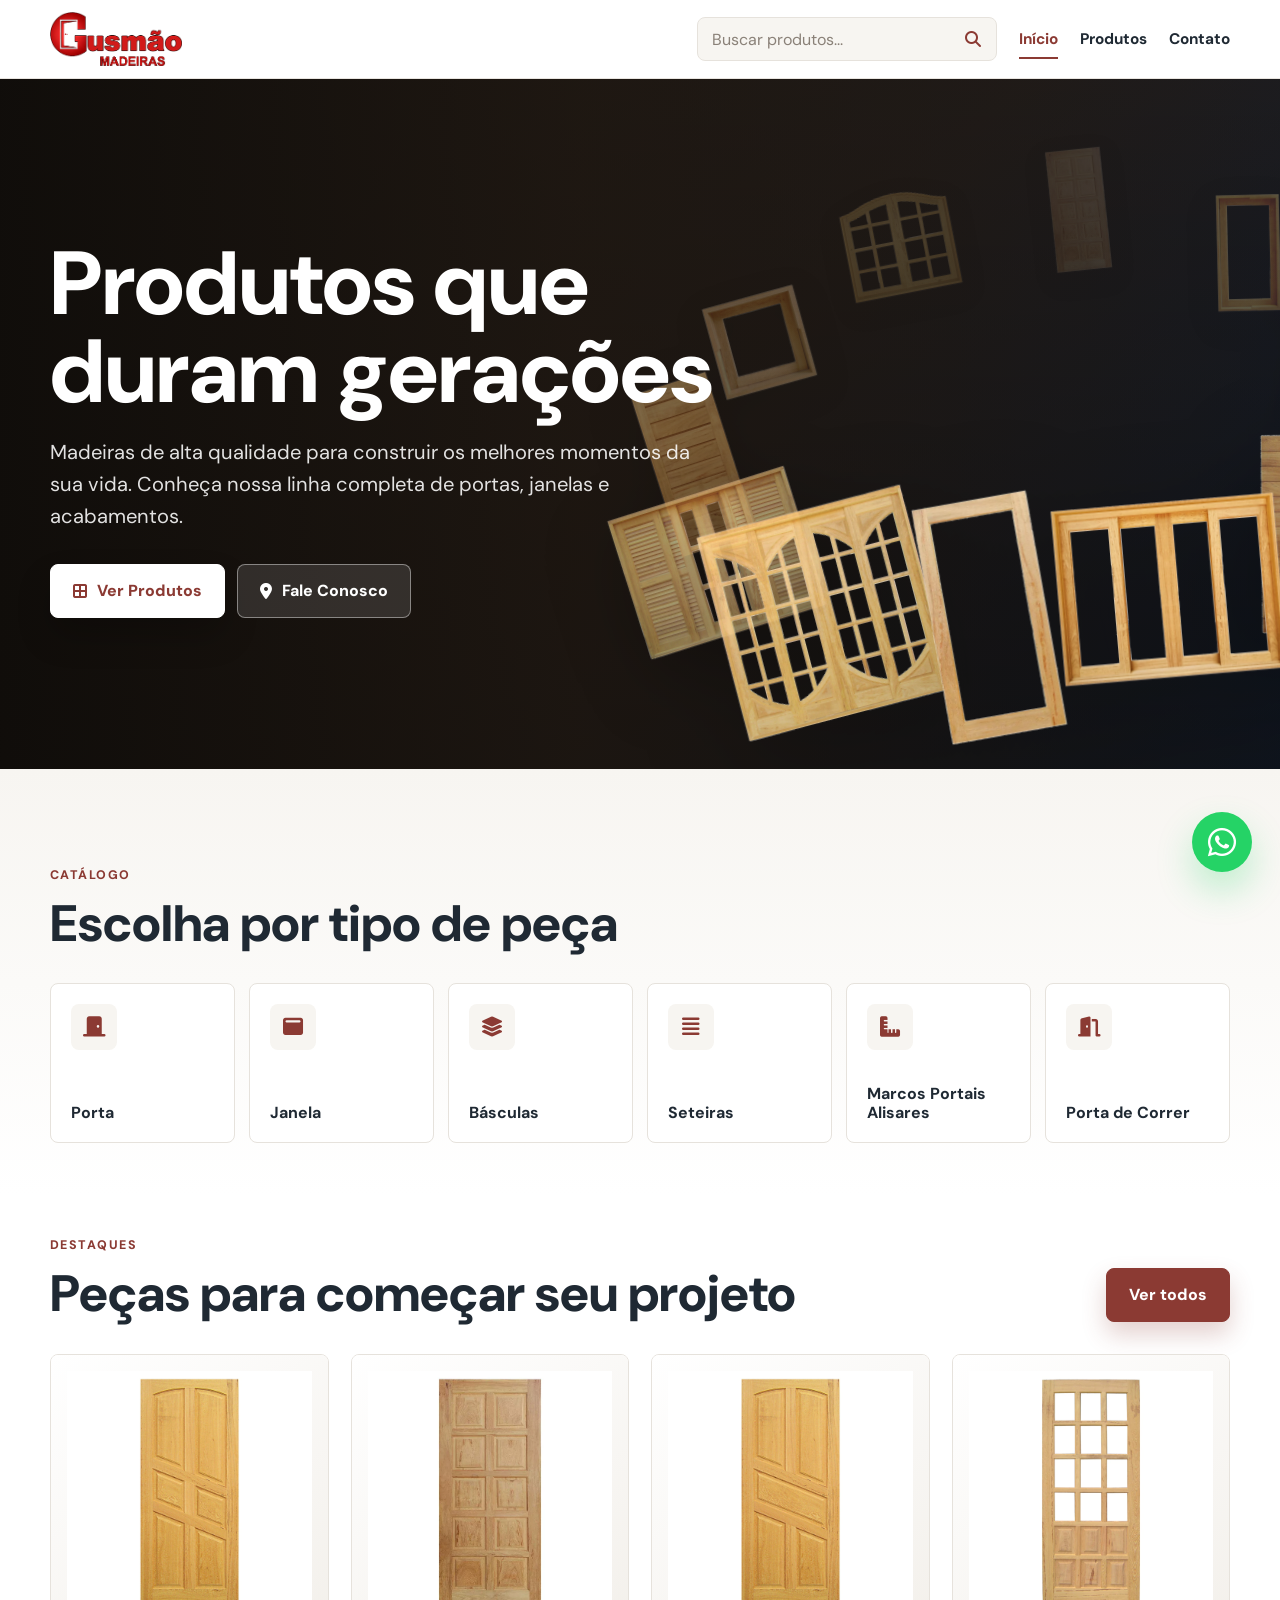
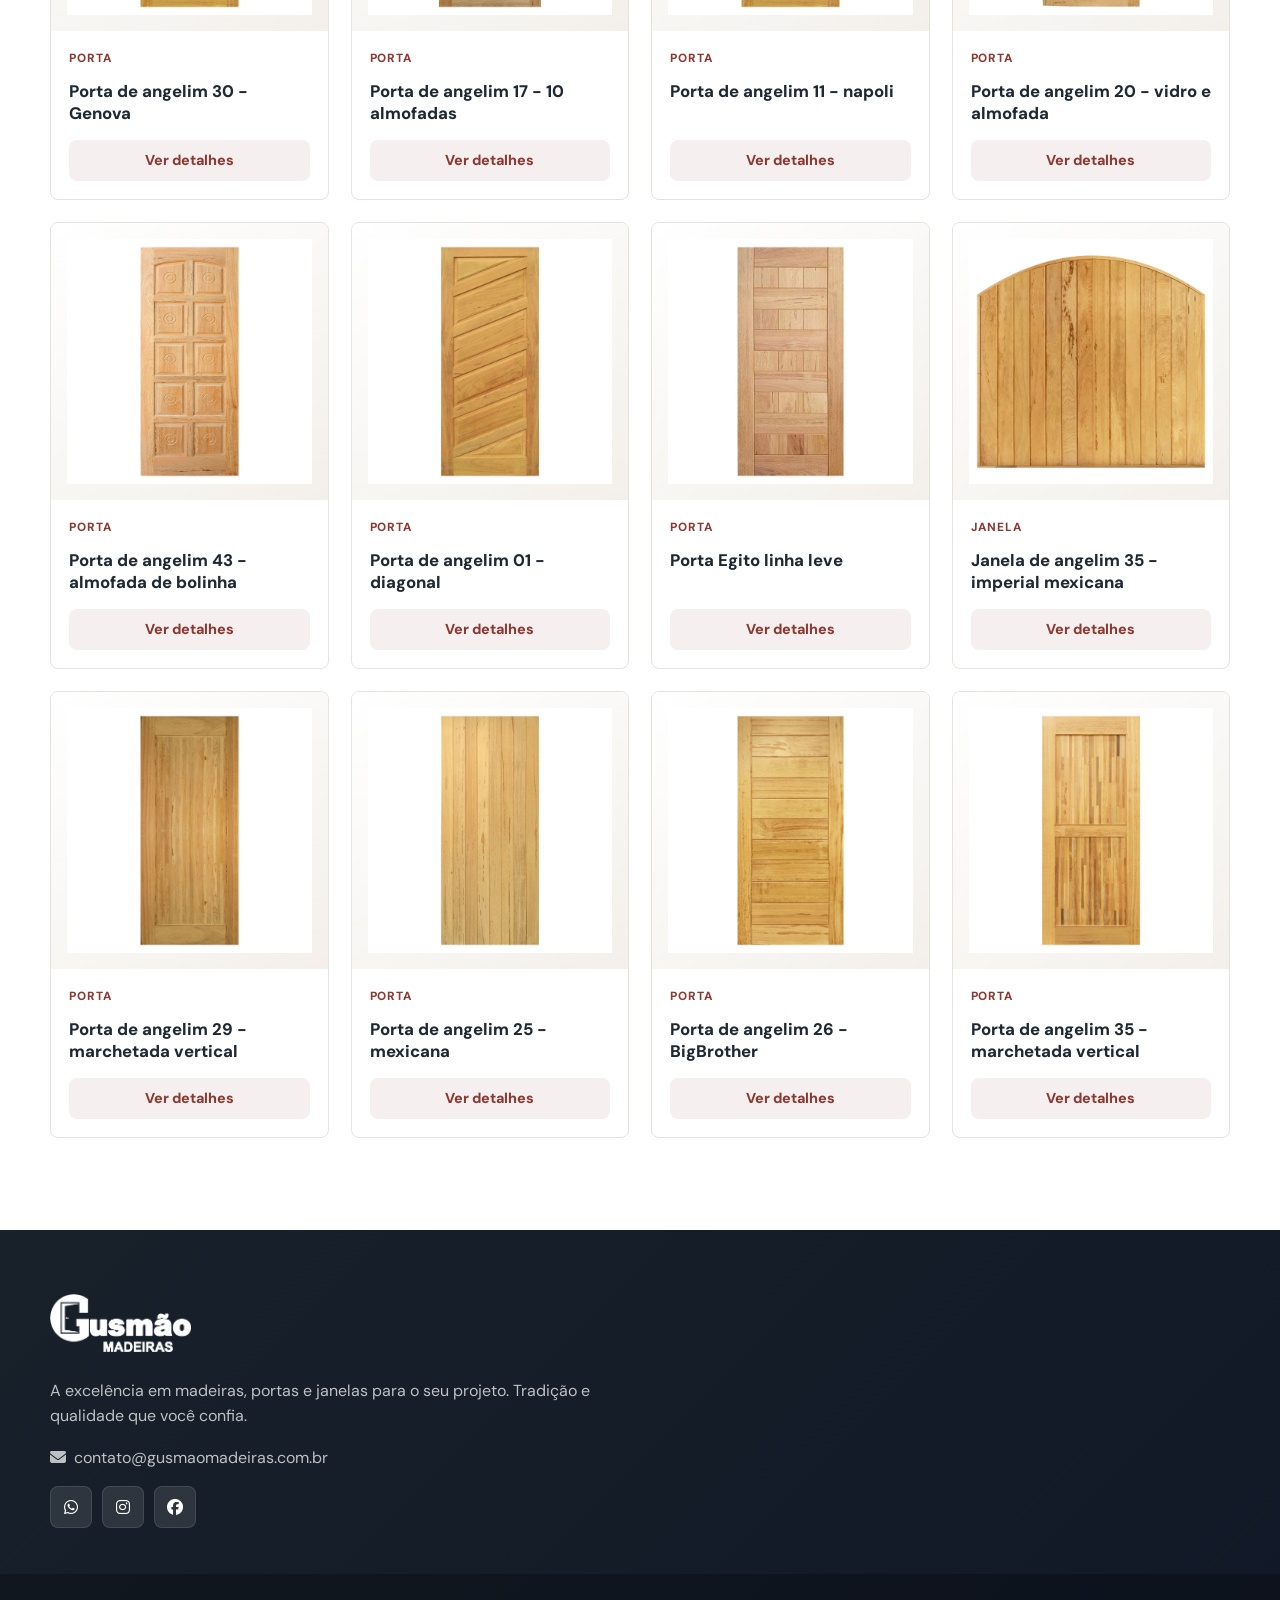
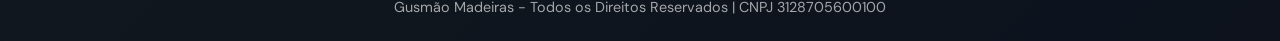
==== commit c7bf3846: "docs: Adição do robots.txt" ====
--- a/index.html
+++ b/index.html
@@ -5,10 +5,85 @@
     <meta charset="UTF-8">
     <meta name="viewport" content="width=device-width, initial-scale=1.0">
     <title>Gusmão Madeiras - Portfólio de Produtos</title>
+    <meta name="description" content="Gusmão Madeiras em Contagem: portas, janelas, marcos, seteiras e peças em Angelim para obras, reformas e projetos sob medida.">
+    <meta name="robots" content="index, follow, max-image-preview:large">
+    <meta name="theme-color" content="#8b1f1f">
+    <link rel="canonical" href="https://www.gusmaomadeiras.com.br/">
     <link rel="icon" type="image/x-icon" href="favicon.ico">
+    <link rel="manifest" href="site.webmanifest">
+    <meta property="og:type" content="website">
+    <meta property="og:locale" content="pt_BR">
+    <meta property="og:site_name" content="Gusmão Madeiras">
+    <meta property="og:title" content="Gusmão Madeiras - Portas, janelas e madeiras em Angelim">
+    <meta property="og:description" content="Catálogo de portas, janelas, marcos, seteiras e acabamentos em madeira para seu projeto.">
+    <meta property="og:url" content="https://www.gusmaomadeiras.com.br/">
+    <meta property="og:image" content="https://www.gusmaomadeiras.com.br/logo.png">
     <link rel="stylesheet" href="css/style.css">
     <link href="https://fonts.googleapis.com/css2?family=DM+Sans:wght@400;500;700;800&display=swap" rel="stylesheet">
     <link rel="stylesheet" href="https://cdnjs.cloudflare.com/ajax/libs/font-awesome/6.4.0/css/all.min.css">
+    <script type="application/ld+json">
+    {
+      "@context": "https://schema.org",
+      "@graph": [
+        {
+          "@type": "LocalBusiness",
+          "@id": "https://www.gusmaomadeiras.com.br/#business",
+          "name": "Gusmão Madeiras",
+          "url": "https://www.gusmaomadeiras.com.br/",
+          "logo": "https://www.gusmaomadeiras.com.br/logo.png",
+          "image": "https://www.gusmaomadeiras.com.br/logo.png",
+          "description": "Portas, janelas, marcos, seteiras e acabamentos em madeira Angelim para obras e reformas.",
+          "email": "contato@gusmaomadeiras.com.br",
+          "telephone": "+55 31 3356-9905",
+          "address": {
+            "@type": "PostalAddress",
+            "streetAddress": "Rua Quarenta e Dois, 690, Tropical",
+            "addressLocality": "Contagem",
+            "addressRegion": "MG",
+            "addressCountry": "BR"
+          },
+          "geo": {
+            "@type": "GeoCoordinates",
+            "latitude": -19.957639,
+            "longitude": -44.084778
+          },
+          "openingHoursSpecification": [
+            {
+              "@type": "OpeningHoursSpecification",
+              "dayOfWeek": ["Monday", "Tuesday", "Wednesday", "Thursday", "Friday"],
+              "opens": "07:30",
+              "closes": "17:00"
+            },
+            {
+              "@type": "OpeningHoursSpecification",
+              "dayOfWeek": "Saturday",
+              "opens": "09:00",
+              "closes": "12:00"
+            }
+          ],
+          "sameAs": [
+            "https://instagram.com/gusmaomadeiras",
+            "https://facebook.com/gusmaomadeiras"
+          ]
+        },
+        {
+          "@type": "WebSite",
+          "@id": "https://www.gusmaomadeiras.com.br/#website",
+          "url": "https://www.gusmaomadeiras.com.br/",
+          "name": "Gusmão Madeiras",
+          "inLanguage": "pt-BR",
+          "publisher": {
+            "@id": "https://www.gusmaomadeiras.com.br/#business"
+          },
+          "potentialAction": {
+            "@type": "SearchAction",
+            "target": "https://www.gusmaomadeiras.com.br/produtos.html?search={search_term_string}",
+            "query-input": "required name=search_term_string"
+          }
+        }
+      ]
+    }
+    </script>
 </head>
 
 <body>
--- a/css/style.css
+++ b/css/style.css
@@ -8,7 +8,7 @@
   --surface: #ffffff;
   --surface-soft: #f7f5f1;
   --surface-green: #edf4ef;
-  --green: #2f6b4f;
+  --green: #8B3A33;
   --gold: #b48443;
   --shadow: 0 14px 36px rgba(31, 41, 51, 0.08);
   --shadow-hover: 0 22px 54px rgba(31, 41, 51, 0.14);
@@ -248,7 +248,9 @@
   display: flex;
   align-items: stretch;
   overflow: hidden;
-  background: #151a1f;
+  isolation: isolate;
+  background:
+    linear-gradient(135deg, #15120f 0%, #211813 52%, #111827 100%);
 }
 
 .hero-bg-video {
@@ -257,6 +259,7 @@
   width: 100%;
   height: 100%;
   object-fit: cover;
+  opacity: 0.28;
   z-index: 0;
 }
 
@@ -265,13 +268,61 @@
   inset: 0;
   z-index: 1;
   background:
-    linear-gradient(90deg, rgba(16, 22, 27, 0.9) 0%, rgba(31, 41, 51, 0.68) 42%, rgba(31, 41, 51, 0.2) 100%),
-    linear-gradient(180deg, rgba(0, 0, 0, 0.1) 0%, rgba(0, 0, 0, 0.42) 100%);
+    linear-gradient(90deg, rgba(16, 13, 10, 0.92) 0%, rgba(31, 24, 18, 0.78) 45%, rgba(31, 41, 51, 0.26) 100%),
+    linear-gradient(180deg, rgba(0, 0, 0, 0.04) 0%, rgba(0, 0, 0, 0.48) 100%);
+}
+
+.hero-product-stage {
+  position: absolute;
+  inset: 0;
+  z-index: 2;
+  overflow: hidden;
+  pointer-events: none;
+  perspective: 1100px;
+  opacity: 1;
+  -webkit-mask-image: linear-gradient(90deg, transparent 0%, rgba(0, 0, 0, 0.16) 24%, #000 48%, #000 100%);
+  mask-image: linear-gradient(90deg, transparent 0%, rgba(0, 0, 0, 0.16) 24%, #000 48%, #000 100%);
+}
+
+.hero-product-orbit {
+  position: absolute;
+  top: 50%;
+  right: clamp(-170px, -8vw, -70px);
+  width: min(720px, 54vw);
+  height: min(620px, 64vh);
+  transform: translateY(-48%) rotate(-8deg);
+  transform-style: preserve-3d;
+}
+
+.hero-float-item {
+  position: absolute;
+  top: 50%;
+  left: 50%;
+  width: clamp(86px, 11vw, 160px);
+  margin: 0;
+  will-change: transform, opacity, filter;
+  transform-origin: center;
+  backface-visibility: hidden;
+}
+
+.hero-float-item[data-shape="wide"] {
+  width: clamp(145px, 20vw, 290px);
+}
+
+.hero-float-item[data-shape="square"] {
+  width: clamp(118px, 15vw, 210px);
+}
+
+.hero-float-img {
+  display: block;
+  width: 100%;
+  height: auto;
+  user-select: none;
 }
 
 .hero-shell {
   position: relative;
-  z-index: 2;
+  z-index: 3;
   display: grid;
   grid-template-columns: minmax(0, 1fr);
   gap: 44px;
@@ -282,6 +333,8 @@
 }
 
 .hero-copy {
+  position: relative;
+  z-index: 4;
   max-width: 760px;
   animation: rise 0.7s ease both;
 }
@@ -625,33 +678,6 @@
   transform: scale(1.04);
 }
 
-.ai-badge {
-  position: absolute;
-  left: 12px;
-  bottom: 12px;
-  z-index: 2;
-  display: inline-flex;
-  align-items: center;
-  min-height: 30px;
-  padding: 6px 10px;
-  color: var(--primary);
-  background: rgba(255, 255, 255, 0.94);
-  border: 1px solid rgba(255, 255, 255, 0.72);
-  border-radius: 999px;
-  font-size: 0.78rem;
-  font-weight: 800;
-  box-shadow: var(--shadow);
-  opacity: 0;
-  transform: translateY(8px);
-  transition: var(--transition);
-}
-
-.product-card.has-ai-preview:hover .ai-badge,
-.product-card.has-ai-preview:focus-within .ai-badge {
-  opacity: 1;
-  transform: translateY(0);
-}
-
 .product-info {
   display: flex;
   flex-direction: column;
@@ -881,12 +907,15 @@
 }
 
 .product-detail-main-image {
+  position: relative;
   overflow: hidden;
   background:
     linear-gradient(145deg, #fff 0%, #f3f0eb 100%);
   border: 1px solid var(--line);
   border-radius: var(--radius);
   box-shadow: var(--shadow);
+  touch-action: pan-y;
+  user-select: none;
 }
 
 .product-detail-main-image img {
@@ -897,6 +926,40 @@
   object-fit: contain;
   padding: 22px;
   cursor: zoom-in;
+}
+
+.gallery-arrow {
+  position: absolute;
+  top: 50%;
+  z-index: 2;
+  display: inline-flex;
+  width: 38px;
+  height: 38px;
+  align-items: center;
+  justify-content: center;
+  padding: 0;
+  color: var(--primary);
+  background: rgba(255, 255, 255, 0.92);
+  border: 1px solid rgba(255, 255, 255, 0.74);
+  border-radius: 50%;
+  box-shadow: var(--shadow);
+  cursor: pointer;
+  transform: translateY(-50%);
+  transition: var(--transition);
+}
+
+.gallery-arrow:hover,
+.gallery-arrow:focus-visible {
+  color: #fff;
+  background: var(--primary);
+}
+
+.gallery-arrow-prev {
+  left: 12px;
+}
+
+.gallery-arrow-next {
+  right: 12px;
 }
 
 .gallery-switcher {
@@ -1265,6 +1328,31 @@
     min-height: auto;
   }
 
+  .hero-product-stage {
+    opacity: 0.52;
+  }
+
+  .hero-product-orbit {
+    top: 40%;
+    right: auto;
+    left: 50%;
+    width: 112vw;
+    height: 48vh;
+    transform: translate(-50%, -50%) rotate(-10deg);
+  }
+
+  .hero-float-item {
+    width: clamp(72px, 18vw, 132px);
+  }
+
+  .hero-float-item[data-shape="wide"] {
+    width: clamp(126px, 32vw, 220px);
+  }
+
+  .hero-float-item[data-shape="square"] {
+    width: clamp(104px, 26vw, 176px);
+  }
+
   .hero-shell {
     min-height: calc(100vh - 132px);
     padding: 62px 0 36px;
@@ -1333,7 +1421,9 @@
   }
 
   .hero-copy h1 {
-    font-size: clamp(2.45rem, 15vw, 4rem);
+    font-size: clamp(2.25rem, 12.8vw, 3.25rem);
+    line-height: 1.02;
+    max-width: 10ch;
   }
 
   .detail-actions {
@@ -1348,6 +1438,16 @@
 
   .hero-shell {
     padding: 44px 0 26px;
+    min-height: 620px;
+  }
+
+  .hero-product-stage {
+    opacity: 0.44;
+  }
+
+  .hero-product-orbit {
+    top: 34%;
+    height: 42vh;
   }
 
   .hero-proof {
@@ -1417,3 +1517,15 @@
     font-size: 1.7rem;
   }
 }
+
+@media (prefers-reduced-motion: reduce) {
+  .hero-float-item {
+    transition: none;
+  }
+
+  .hero-copy,
+  .hero-proof,
+  .product-card {
+    animation: none;
+  }
+}
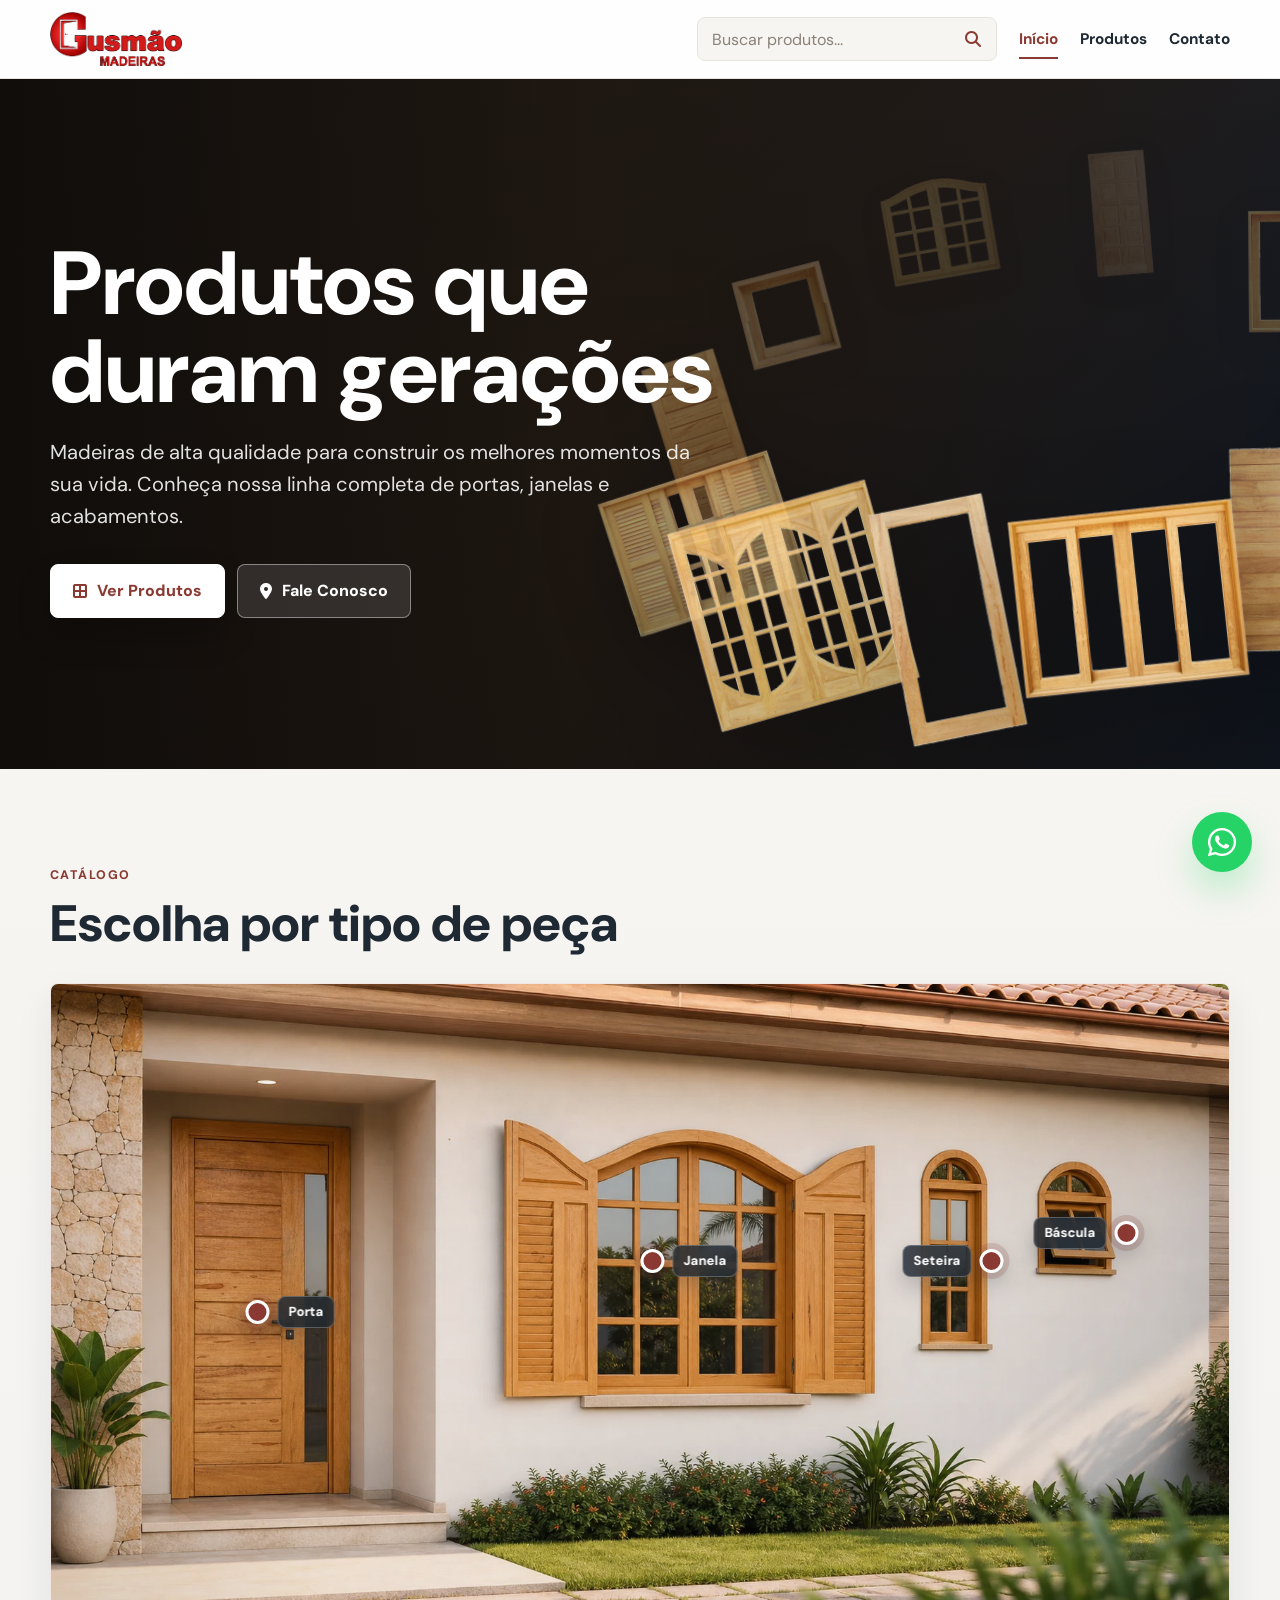
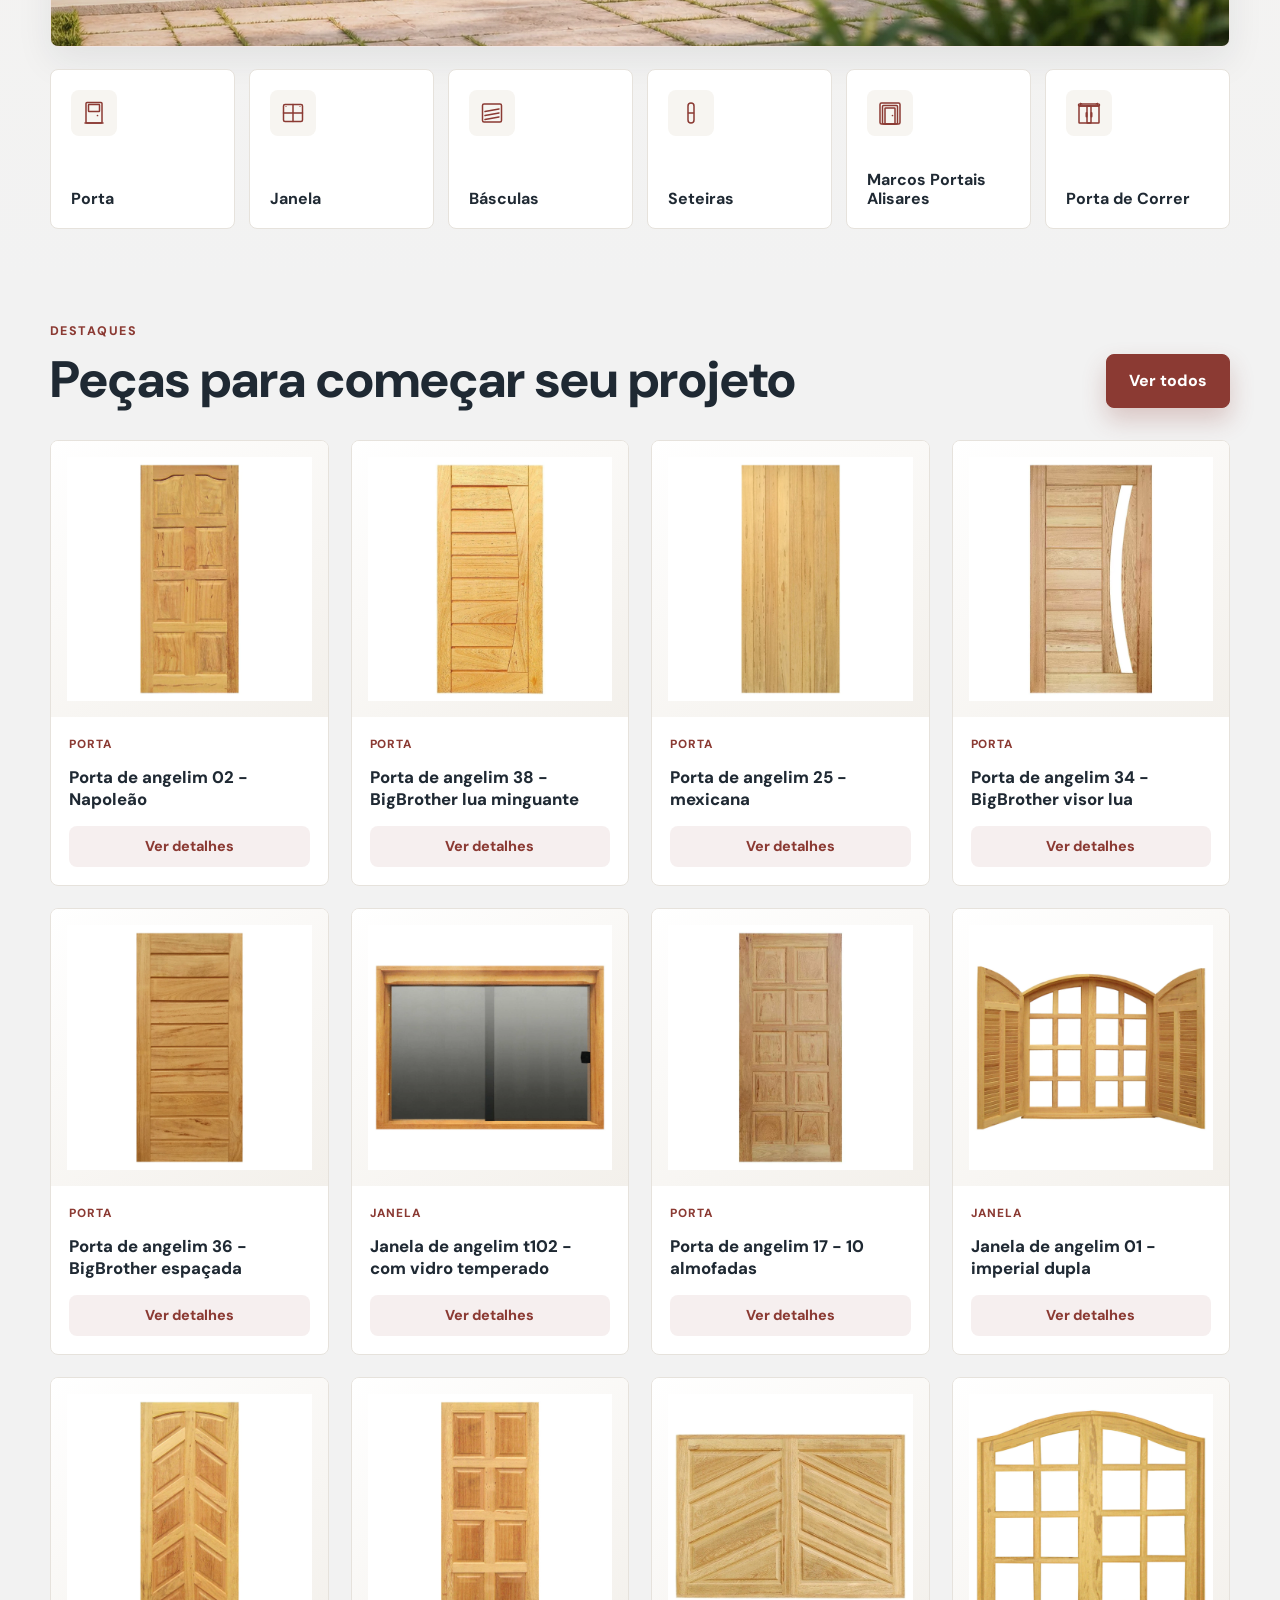
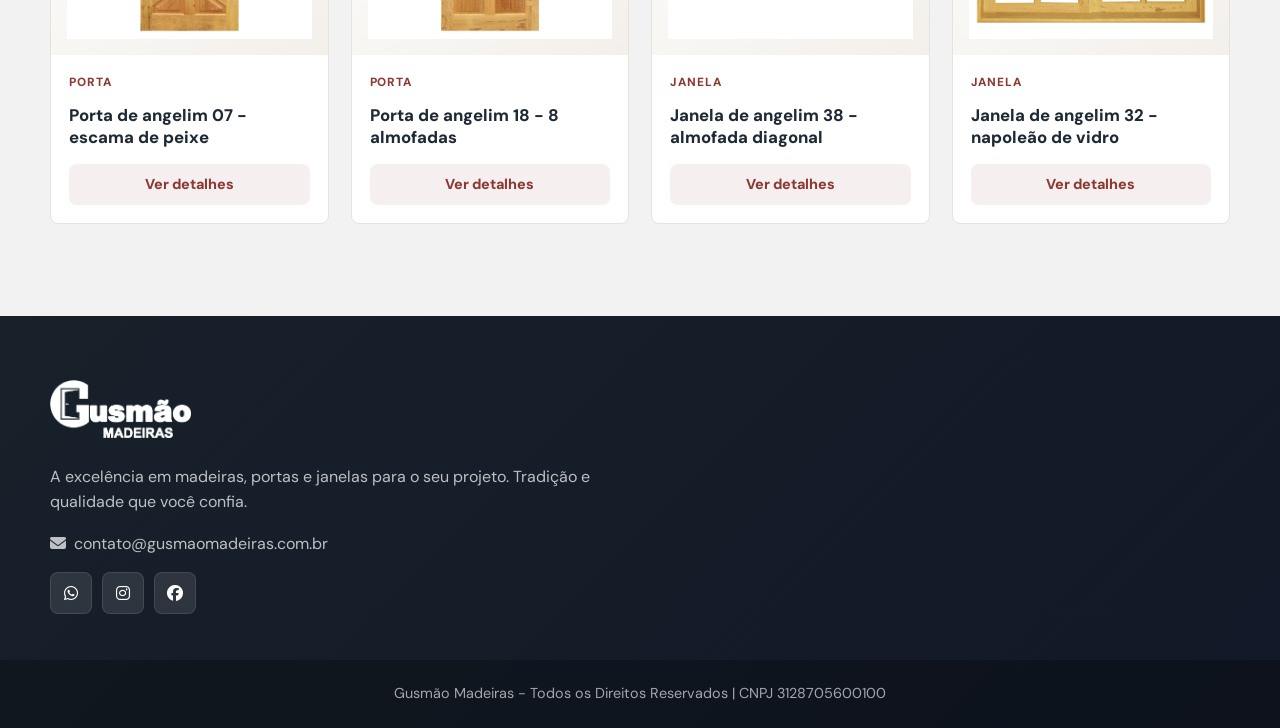
==== commit 23efe349: "ads: adição de tag do google" ====
--- a/index.html
+++ b/index.html
@@ -4,6 +4,15 @@
 <head>
     <meta charset="UTF-8">
     <meta name="viewport" content="width=device-width, initial-scale=1.0">
+    <!-- Google tag (gtag.js) -->
+    <script async src="https://www.googletagmanager.com/gtag/js?id=G-YFQVWHL5W3"></script>
+    <script>
+      window.dataLayer = window.dataLayer || [];
+      function gtag(){dataLayer.push(arguments);}
+      gtag('js', new Date());
+
+      gtag('config', 'G-YFQVWHL5W3');
+    </script>
     <title>Gusmão Madeiras - Portfólio de Produtos</title>
     <meta name="description" content="Gusmão Madeiras em Contagem: portas, janelas, marcos, seteiras e peças em Angelim para obras, reformas e projetos sob medida.">
     <meta name="robots" content="index, follow, max-image-preview:large">
--- a/css/style.css
+++ b/css/style.css
@@ -5,6 +5,7 @@
   --ink: #1f2933;
   --muted: #667085;
   --line: #e6e2dc;
+  --page-bg: #f2f2f2;
   --surface: #ffffff;
   --surface-soft: #f7f5f1;
   --surface-green: #edf4ef;
@@ -29,7 +30,7 @@
 body {
   font-family: "DM Sans", sans-serif;
   color: var(--ink);
-  background: var(--surface);
+  background: var(--page-bg);
   line-height: 1.6;
   overflow-x: hidden;
 }
@@ -73,7 +74,7 @@
   display: flex;
   align-items: center;
   justify-content: center;
-  background: var(--surface);
+  background: var(--page-bg);
   transition: opacity 0.4s ease;
 }
 
@@ -495,11 +496,11 @@
 
 .section-wood {
   background:
-    linear-gradient(180deg, #f7f5f1 0%, #fff 100%);
+    linear-gradient(180deg, #f7f5f1 0%, var(--page-bg) 100%);
 }
 
 .section-white {
-  background: var(--surface);
+  background: var(--page-bg);
 }
 
 .catalog-section {
@@ -542,6 +543,151 @@
   margin-top: 12px;
   color: var(--muted);
   font-size: 1.04rem;
+}
+
+.catalog-scene {
+  position: relative;
+  overflow: hidden;
+  aspect-ratio: 1672 / 941;
+  margin-bottom: 22px;
+  background: var(--surface);
+  border: 1px solid rgba(139, 58, 51, 0.12);
+  border-radius: var(--radius);
+  box-shadow: var(--shadow);
+}
+
+.catalog-scene::after {
+  content: "";
+  position: absolute;
+  inset: 0;
+  pointer-events: none;
+  background:
+    linear-gradient(180deg, rgba(31, 41, 51, 0.02), rgba(31, 41, 51, 0.08)),
+    linear-gradient(90deg, rgba(0, 0, 0, 0.08), transparent 24%, transparent 76%, rgba(0, 0, 0, 0.06));
+}
+
+.catalog-scene img {
+  display: block;
+  width: 100%;
+  height: 100%;
+  object-fit: cover;
+}
+
+.catalog-scene-link {
+  position: absolute;
+  z-index: 2;
+  display: block;
+  color: #fff;
+  text-decoration: none;
+  border-radius: var(--radius);
+  outline: 0;
+}
+
+.catalog-scene-link::before {
+  content: "";
+  position: absolute;
+  inset: 0;
+  border: 1px solid transparent;
+  border-radius: inherit;
+  background: rgba(139, 58, 51, 0);
+  transition: background 0.24s ease, border-color 0.24s ease, box-shadow 0.24s ease;
+}
+
+.catalog-scene-link:hover::before,
+.catalog-scene-link:focus-visible::before {
+  background: rgba(139, 58, 51, 0.1);
+  border-color: rgba(255, 255, 255, 0.74);
+  box-shadow: inset 0 0 0 1px rgba(139, 58, 51, 0.42);
+}
+
+.catalog-scene-door {
+  left: 8.8%;
+  top: 18%;
+  width: 23%;
+  height: 63%;
+}
+
+.catalog-scene-window {
+  left: 37.4%;
+  top: 18%;
+  width: 33.5%;
+  height: 47.5%;
+}
+
+.catalog-scene-seteira {
+  left: 72.3%;
+  top: 22%;
+  width: 8.6%;
+  height: 39.5%;
+}
+
+.catalog-scene-bascula {
+  left: 82.5%;
+  top: 23.8%;
+  width: 10.8%;
+  height: 27.5%;
+}
+
+.catalog-scene-pin {
+  position: absolute;
+  left: 50%;
+  top: 50%;
+  display: inline-flex;
+  align-items: center;
+  gap: 8px;
+  min-width: 20px;
+  min-height: 20px;
+  color: #fff;
+  transform: translate(-50%, -50%);
+}
+
+.catalog-scene-pin::before {
+  content: "";
+  display: block;
+  width: 18px;
+  height: 18px;
+  flex: 0 0 auto;
+  background: var(--primary);
+  border: 3px solid #fff;
+  border-radius: 50%;
+  box-shadow: 0 8px 22px rgba(31, 41, 51, 0.34), 0 0 0 6px rgba(139, 58, 51, 0.18);
+  transition: transform 0.24s ease, box-shadow 0.24s ease;
+}
+
+.catalog-scene-link:hover .catalog-scene-pin::before,
+.catalog-scene-link:focus-visible .catalog-scene-pin::before {
+  transform: scale(1.1);
+  box-shadow: 0 10px 26px rgba(31, 41, 51, 0.38), 0 0 0 8px rgba(139, 58, 51, 0.24);
+}
+
+.catalog-scene-label {
+  display: inline-flex;
+  align-items: center;
+  min-height: 32px;
+  padding: 7px 10px;
+  background: rgba(31, 41, 51, 0.82);
+  border: 1px solid rgba(255, 255, 255, 0.24);
+  border-radius: var(--radius);
+  box-shadow: 0 10px 22px rgba(31, 41, 51, 0.22);
+  backdrop-filter: blur(10px);
+  -webkit-backdrop-filter: blur(10px);
+  font-size: 0.82rem;
+  font-weight: 800;
+  line-height: 1;
+  white-space: nowrap;
+  transform: translateY(0);
+  transition: background 0.24s ease, transform 0.24s ease;
+}
+
+.catalog-scene-seteira .catalog-scene-pin,
+.catalog-scene-bascula .catalog-scene-pin {
+  flex-direction: row-reverse;
+}
+
+.catalog-scene-link:hover .catalog-scene-label,
+.catalog-scene-link:focus-visible .catalog-scene-label {
+  background: var(--primary-dark);
+  transform: translateY(-1px);
 }
 
 .categories-grid {
@@ -578,7 +724,7 @@
   transition: transform 0.24s ease;
 }
 
-.category-card i {
+.category-icon {
   display: inline-flex;
   width: 46px;
   height: 46px;
@@ -589,6 +735,12 @@
   border-radius: var(--radius);
   font-size: 1.25rem;
   transition: var(--transition);
+}
+
+.category-icon svg {
+  display: block;
+  width: 24px;
+  height: 24px;
 }
 
 .category-card h3 {
@@ -606,7 +758,7 @@
   transform: scaleX(1);
 }
 
-.category-card:hover i {
+.category-card:hover .category-icon {
   color: #fff;
   background: var(--primary);
 }
@@ -625,6 +777,7 @@
   min-height: 100%;
   overflow: hidden;
   color: var(--ink);
+  text-decoration: none;
   background: var(--surface);
   border: 1px solid var(--line);
   border-radius: var(--radius);
@@ -659,8 +812,8 @@
 }
 
 .product-img-ai {
-  object-fit: cover;
-  padding: 0;
+  object-fit: contain;
+  padding: 10px;
   opacity: 0;
 }
 
@@ -676,6 +829,11 @@
 
 .product-card:hover .product-img {
   transform: scale(1.04);
+}
+
+.product-card.has-ai-preview:hover .product-img-ai,
+.product-card.has-ai-preview:focus-within .product-img-ai {
+  transform: none;
 }
 
 .product-info {
@@ -749,6 +907,7 @@
 
 .page-hero {
   position: relative;
+  isolation: isolate;
   overflow: hidden;
   padding: 56px 0;
   color: #fff;
@@ -761,12 +920,30 @@
   content: "";
   position: absolute;
   inset: 0;
+  z-index: 0;
   background: linear-gradient(90deg, rgba(31, 41, 51, 0.45), rgba(31, 41, 51, 0));
+}
+
+.page-hero-window-art {
+  position: absolute;
+  top: 50%;
+  right: clamp(-240px, -11vw, -96px);
+  z-index: 1;
+  display: block;
+  width: clamp(420px, 52vw, 760px);
+  max-width: none;
+  height: auto;
+  transform: translateY(-48%) scale(1.3);
+  transform-origin: center right;
+  pointer-events: none;
+  user-select: none;
+  opacity: 0.28;
+  filter: drop-shadow(0 34px 48px rgba(0, 0, 0, 0.28)) saturate(1.08) contrast(1.02);
 }
 
 .page-hero .container {
   position: relative;
-  z-index: 1;
+  z-index: 2;
 }
 
 .page-hero h1 {
@@ -914,6 +1091,7 @@
   border: 1px solid var(--line);
   border-radius: var(--radius);
   box-shadow: var(--shadow);
+  cursor: zoom-in;
   touch-action: pan-y;
   user-select: none;
 }
@@ -925,7 +1103,11 @@
   aspect-ratio: 1 / 1;
   object-fit: contain;
   padding: 22px;
-  cursor: zoom-in;
+}
+
+.product-detail-main-image img[data-view-type="ai"] {
+  object-fit: contain;
+  padding: 22px;
 }
 
 .gallery-arrow {
@@ -964,24 +1146,40 @@
 
 .gallery-switcher {
   display: flex;
+  flex-wrap: wrap;
   justify-content: center;
   gap: 10px;
   margin-top: 16px;
 }
 
-.gallery-dot {
-  width: 14px;
-  height: 14px;
+.gallery-choice {
+  display: inline-flex;
+  align-items: center;
+  justify-content: center;
+  width: 10px;
+  height: 10px;
   padding: 0;
-  background: transparent;
-  border: 2px solid var(--primary);
+  color: transparent;
+  background: var(--surface);
+  border: 1px solid rgba(139, 58, 51, 0.42);
   border-radius: 50%;
   cursor: pointer;
+  font-size: 0;
+  line-height: 0;
   transition: var(--transition);
 }
 
-.gallery-dot.active {
+.gallery-choice:hover,
+.gallery-choice.active {
   background: var(--primary);
+  border-color: var(--primary);
+}
+
+.gallery-choice:focus-visible {
+  background: var(--primary);
+  border-color: var(--primary);
+  box-shadow: 0 0 0 4px rgba(139, 58, 51, 0.16);
+  outline: none;
 }
 
 .product-detail-info {
@@ -1226,6 +1424,10 @@
   transform: translateY(-3px) scale(1.03);
 }
 
+body.lightbox-open {
+  overflow: hidden;
+}
+
 #image-lightbox {
   position: fixed;
   inset: 0;
@@ -1233,19 +1435,61 @@
   display: none;
   align-items: center;
   justify-content: center;
-  padding: 24px;
+  padding: 28px;
   background: rgba(0, 0, 0, 0.9);
   cursor: zoom-out;
   opacity: 0;
   transition: opacity 0.28s ease;
 }
 
-#lightbox-img {
-  max-width: 92vw;
-  max-height: 90vh;
-  object-fit: contain;
+#lightbox-frame {
+  position: relative;
+  max-width: min(96vw, 1120px);
+  max-height: 92vh;
+  cursor: default;
   transform: scale(0.96);
   transition: transform 0.28s ease;
+}
+
+#lightbox-img {
+  display: block;
+  max-width: 100%;
+  max-height: 92vh;
+  padding: 14px;
+  object-fit: contain;
+  background: var(--surface);
+  border: 1px solid rgba(255, 255, 255, 0.54);
+  border-radius: var(--radius);
+  box-shadow: 0 28px 70px rgba(0, 0, 0, 0.34);
+}
+
+#lightbox-close {
+  position: absolute;
+  top: 10px;
+  right: 10px;
+  z-index: 1;
+  display: inline-flex;
+  width: 40px;
+  height: 40px;
+  min-height: 40px;
+  align-items: center;
+  justify-content: center;
+  padding: 0;
+  color: #fff;
+  background: rgba(31, 41, 51, 0.84);
+  border: 1px solid rgba(255, 255, 255, 0.34);
+  border-radius: 50%;
+  box-shadow: 0 12px 28px rgba(0, 0, 0, 0.24);
+  cursor: pointer;
+  font-size: 1.8rem;
+  line-height: 1;
+  transition: var(--transition);
+}
+
+#lightbox-close:hover,
+#lightbox-close:focus-visible {
+  background: var(--primary);
+  transform: scale(1.04);
 }
 
 .mobile-only-icon {
@@ -1332,6 +1576,16 @@
     opacity: 0.52;
   }
 
+  .page-hero-window-art {
+    top: 44%;
+    right: auto;
+    left: 58%;
+    width: min(520px, 92vw);
+    min-width: 300px;
+    transform: translate(-50%, -50%) scale(1.18);
+    opacity: 0.16;
+  }
+
   .hero-product-orbit {
     top: 40%;
     right: auto;
@@ -1378,6 +1632,16 @@
     padding-bottom: 42px;
   }
 
+  .catalog-scene {
+    margin-bottom: 18px;
+  }
+
+  .catalog-scene-label {
+    min-height: 30px;
+    padding: 6px 9px;
+    font-size: 0.76rem;
+  }
+
   .highlights-section {
     padding-top: 30px;
   }
@@ -1472,6 +1736,40 @@
   .products-grid {
     grid-template-columns: repeat(2, minmax(0, 1fr));
     gap: 12px;
+  }
+
+  .catalog-scene {
+    border-radius: 6px;
+  }
+
+  .catalog-scene-label {
+    position: absolute;
+    width: 1px;
+    height: 1px;
+    min-height: 0;
+    margin: -1px;
+    padding: 0;
+    overflow: hidden;
+    clip: rect(0, 0, 0, 0);
+    white-space: nowrap;
+    border: 0;
+  }
+
+  .catalog-scene-pin::before {
+    width: 16px;
+    height: 16px;
+    border-width: 2px;
+    box-shadow: 0 6px 18px rgba(31, 41, 51, 0.34), 0 0 0 5px rgba(139, 58, 51, 0.18);
+  }
+
+  .catalog-scene-seteira {
+    left: 70.5%;
+    width: 12.6%;
+  }
+
+  .catalog-scene-bascula {
+    left: 81.5%;
+    width: 13%;
   }
 
   .category-card {
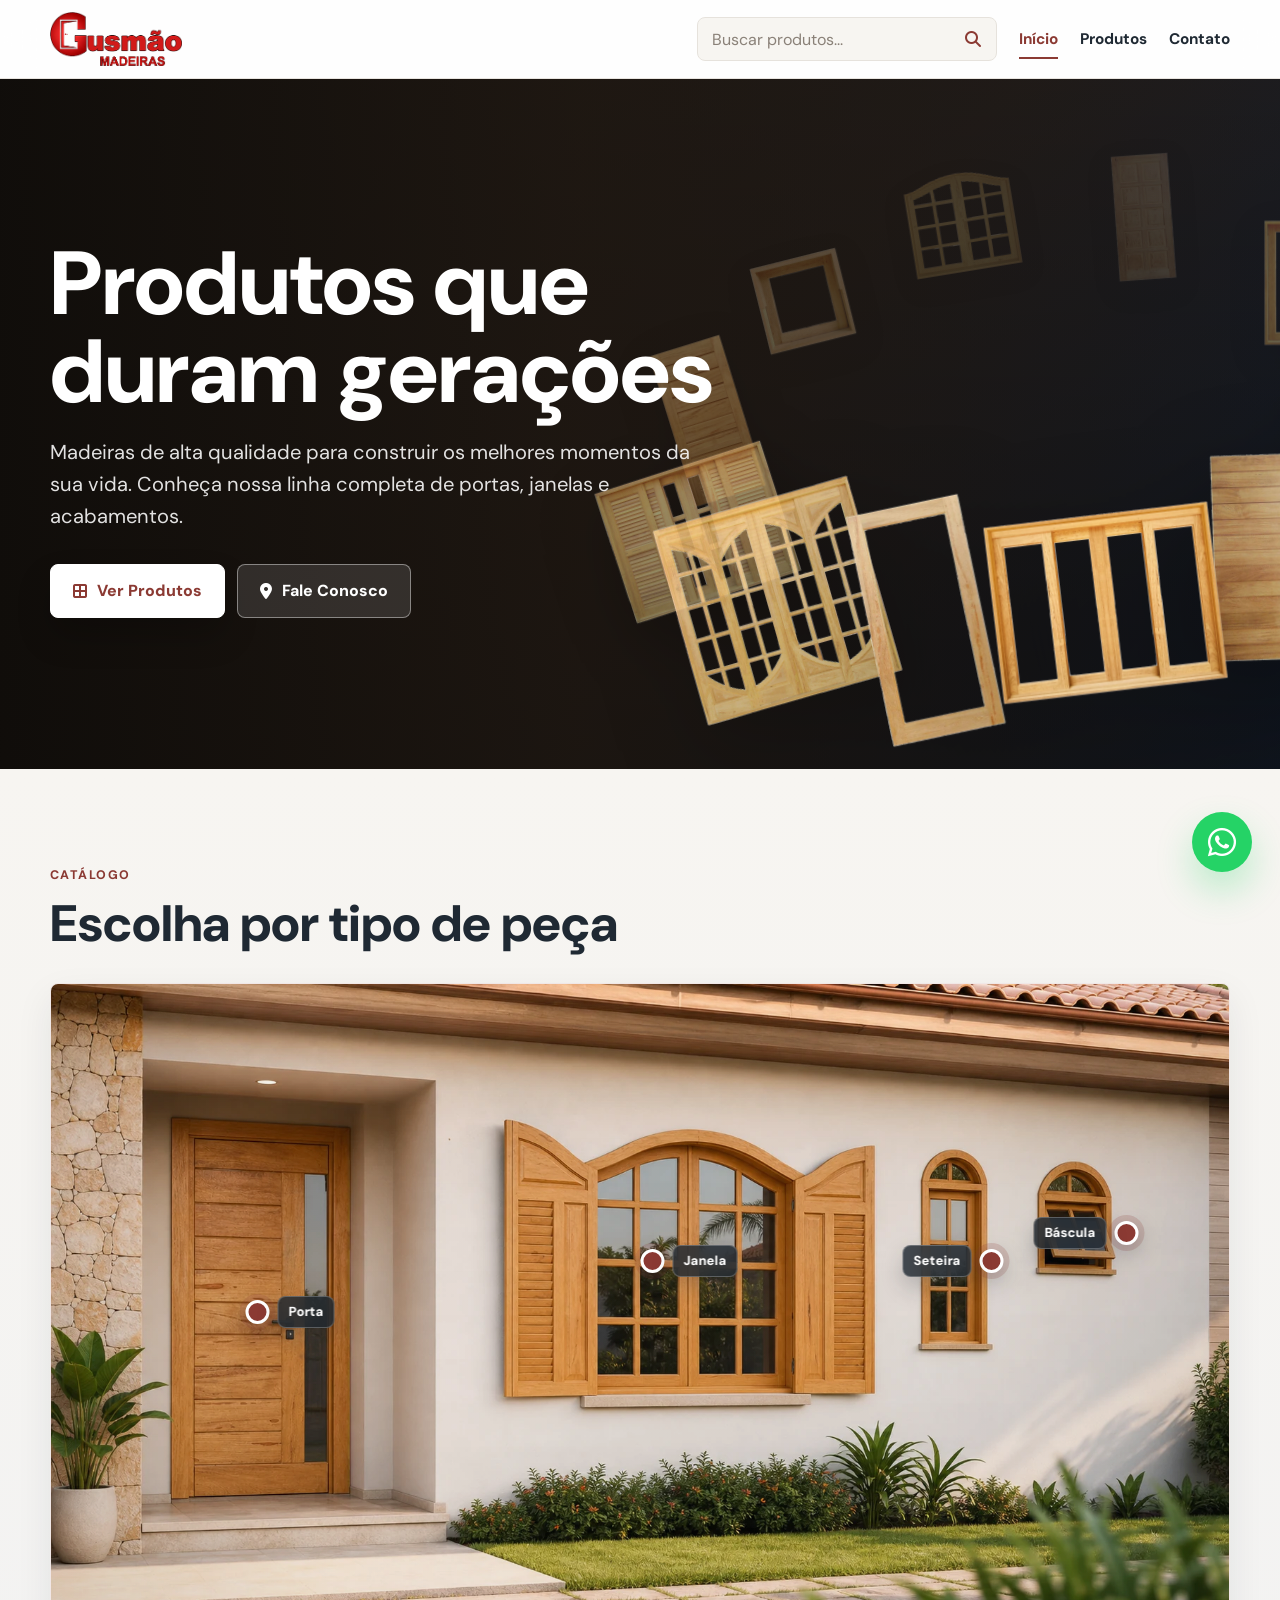
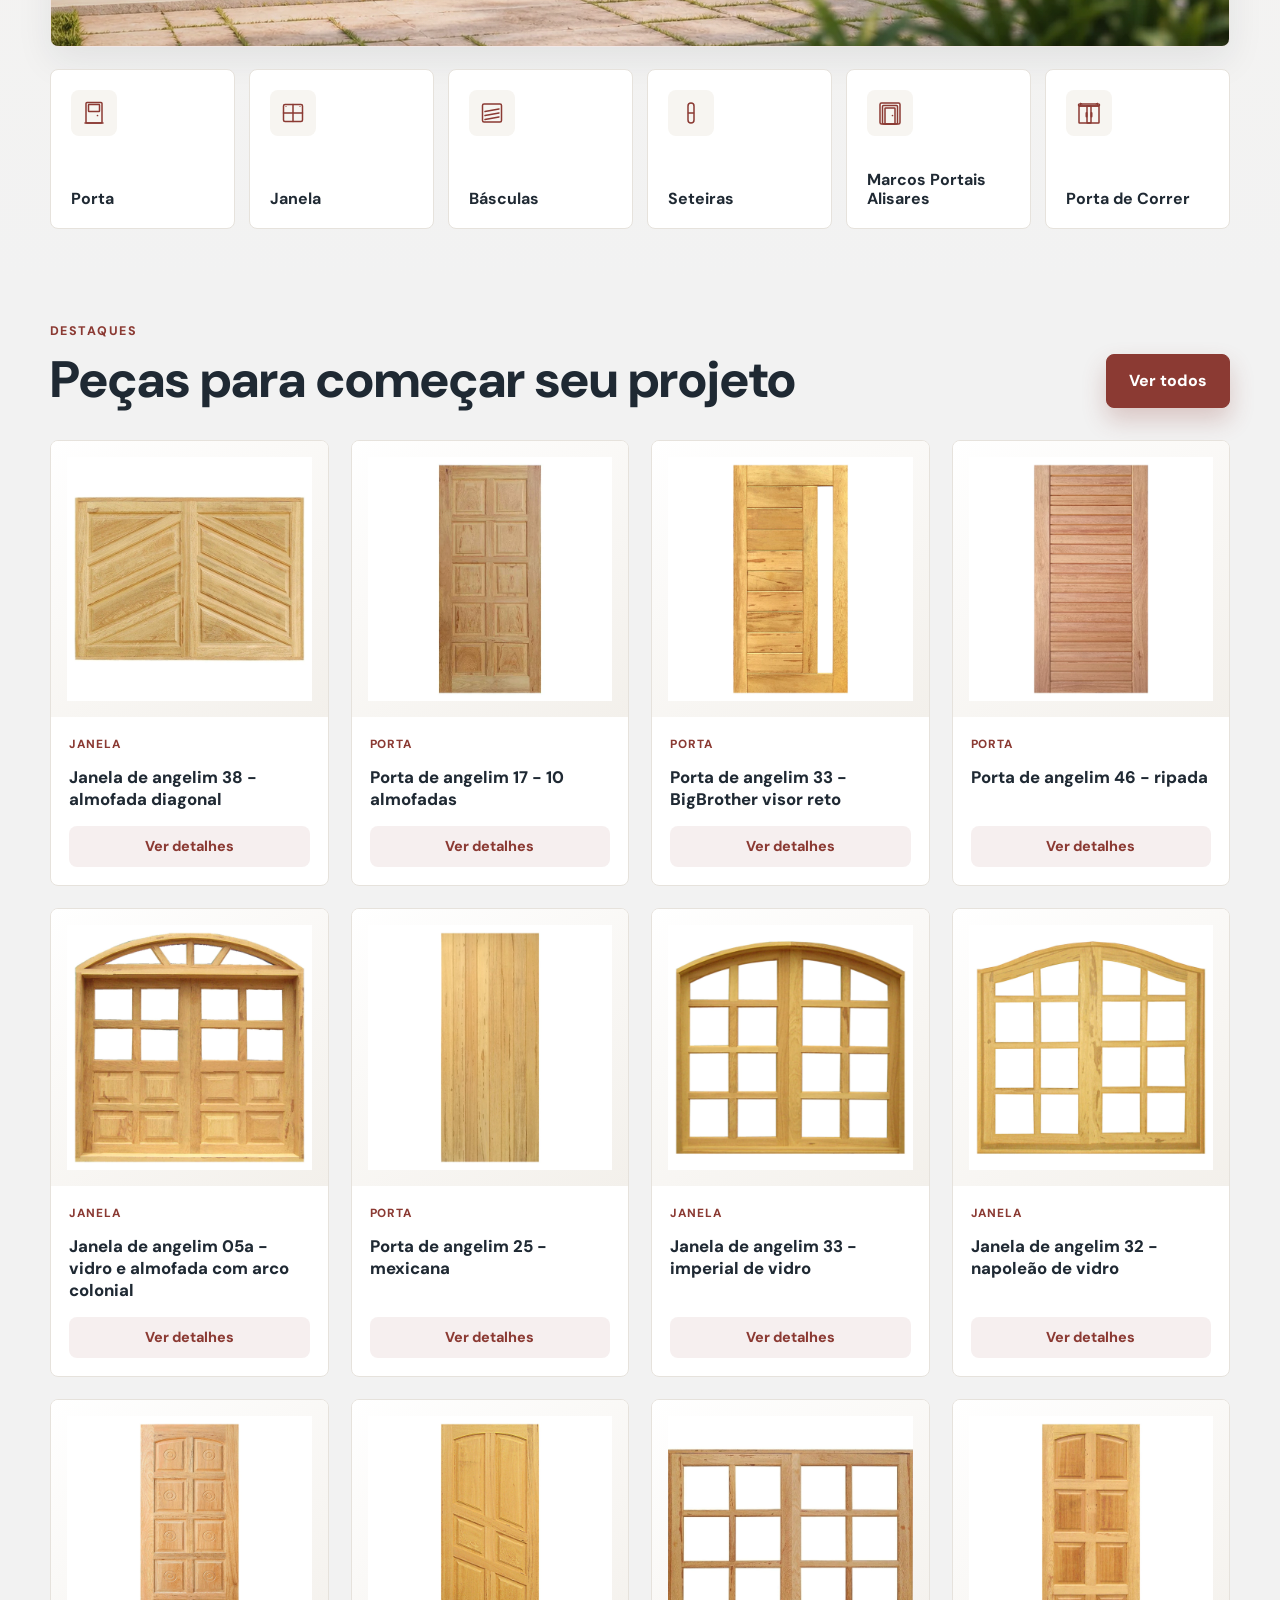
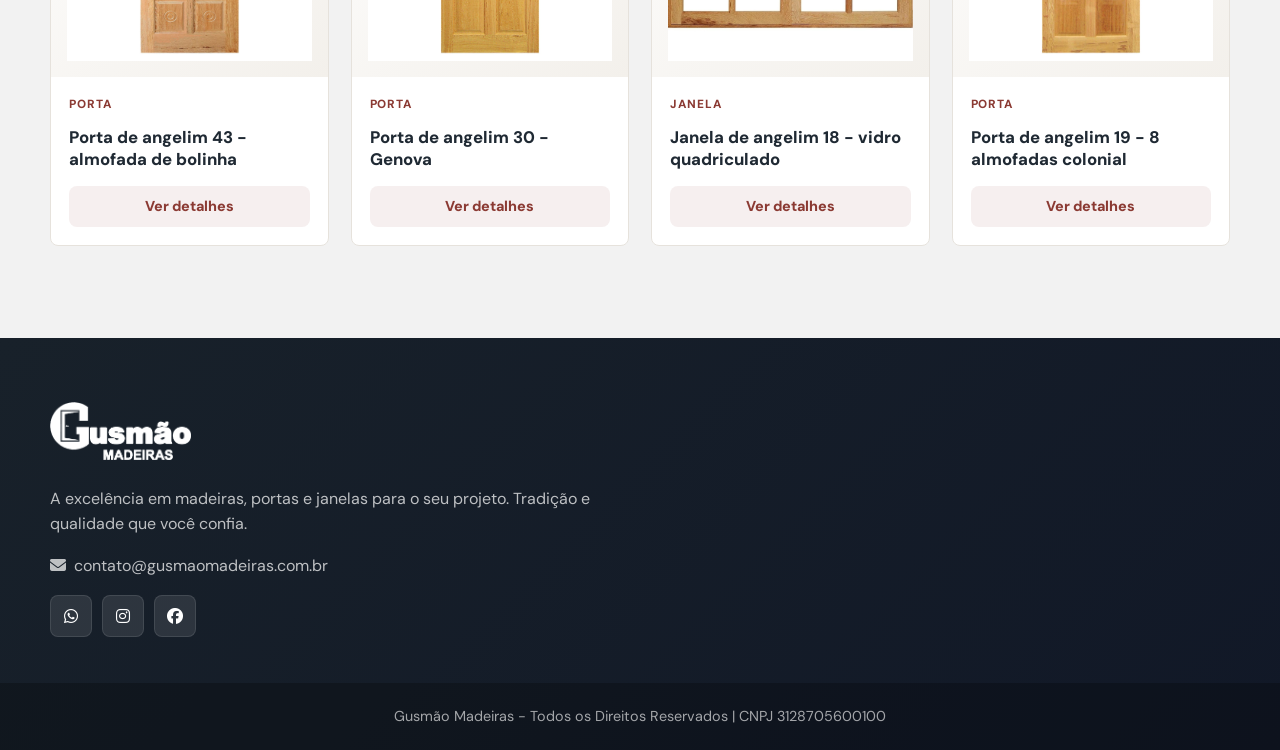
==== commit e046ca39: "ads: modificação sitemap" ====
--- a/index.html
+++ b/index.html
@@ -38,6 +38,7 @@
           "@type": "LocalBusiness",
           "@id": "https://www.gusmaomadeiras.com.br/#business",
           "name": "Gusmão Madeiras",
+          "alternateName": "Gusmao Madeiras",
           "url": "https://www.gusmaomadeiras.com.br/",
           "logo": "https://www.gusmaomadeiras.com.br/logo.png",
           "image": "https://www.gusmaomadeiras.com.br/logo.png",
@@ -80,6 +81,7 @@
           "@id": "https://www.gusmaomadeiras.com.br/#website",
           "url": "https://www.gusmaomadeiras.com.br/",
           "name": "Gusmão Madeiras",
+          "alternateName": "Gusmao Madeiras",
           "inLanguage": "pt-BR",
           "publisher": {
             "@id": "https://www.gusmaomadeiras.com.br/#business"
@@ -89,6 +91,32 @@
             "target": "https://www.gusmaomadeiras.com.br/produtos.html?search={search_term_string}",
             "query-input": "required name=search_term_string"
           }
+        },
+        {
+          "@type": "SiteNavigationElement",
+          "@id": "https://www.gusmaomadeiras.com.br/#site-navigation",
+          "name": [
+            "Início",
+            "Produtos",
+            "Portas",
+            "Janelas",
+            "Básculas",
+            "Seteiras",
+            "Marcos Portais Alisares",
+            "Portas de Correr",
+            "Contato"
+          ],
+          "url": [
+            "https://www.gusmaomadeiras.com.br/",
+            "https://www.gusmaomadeiras.com.br/produtos.html",
+            "https://www.gusmaomadeiras.com.br/produtos.html?categoryId=porta",
+            "https://www.gusmaomadeiras.com.br/produtos.html?categoryId=janela",
+            "https://www.gusmaomadeiras.com.br/produtos.html?categoryId=bascula",
+            "https://www.gusmaomadeiras.com.br/produtos.html?categoryId=seteira",
+            "https://www.gusmaomadeiras.com.br/produtos.html?categoryId=marcos",
+            "https://www.gusmaomadeiras.com.br/produtos.html?categoryId=correr",
+            "https://www.gusmaomadeiras.com.br/contato.html"
+          ]
         }
       ]
     }
